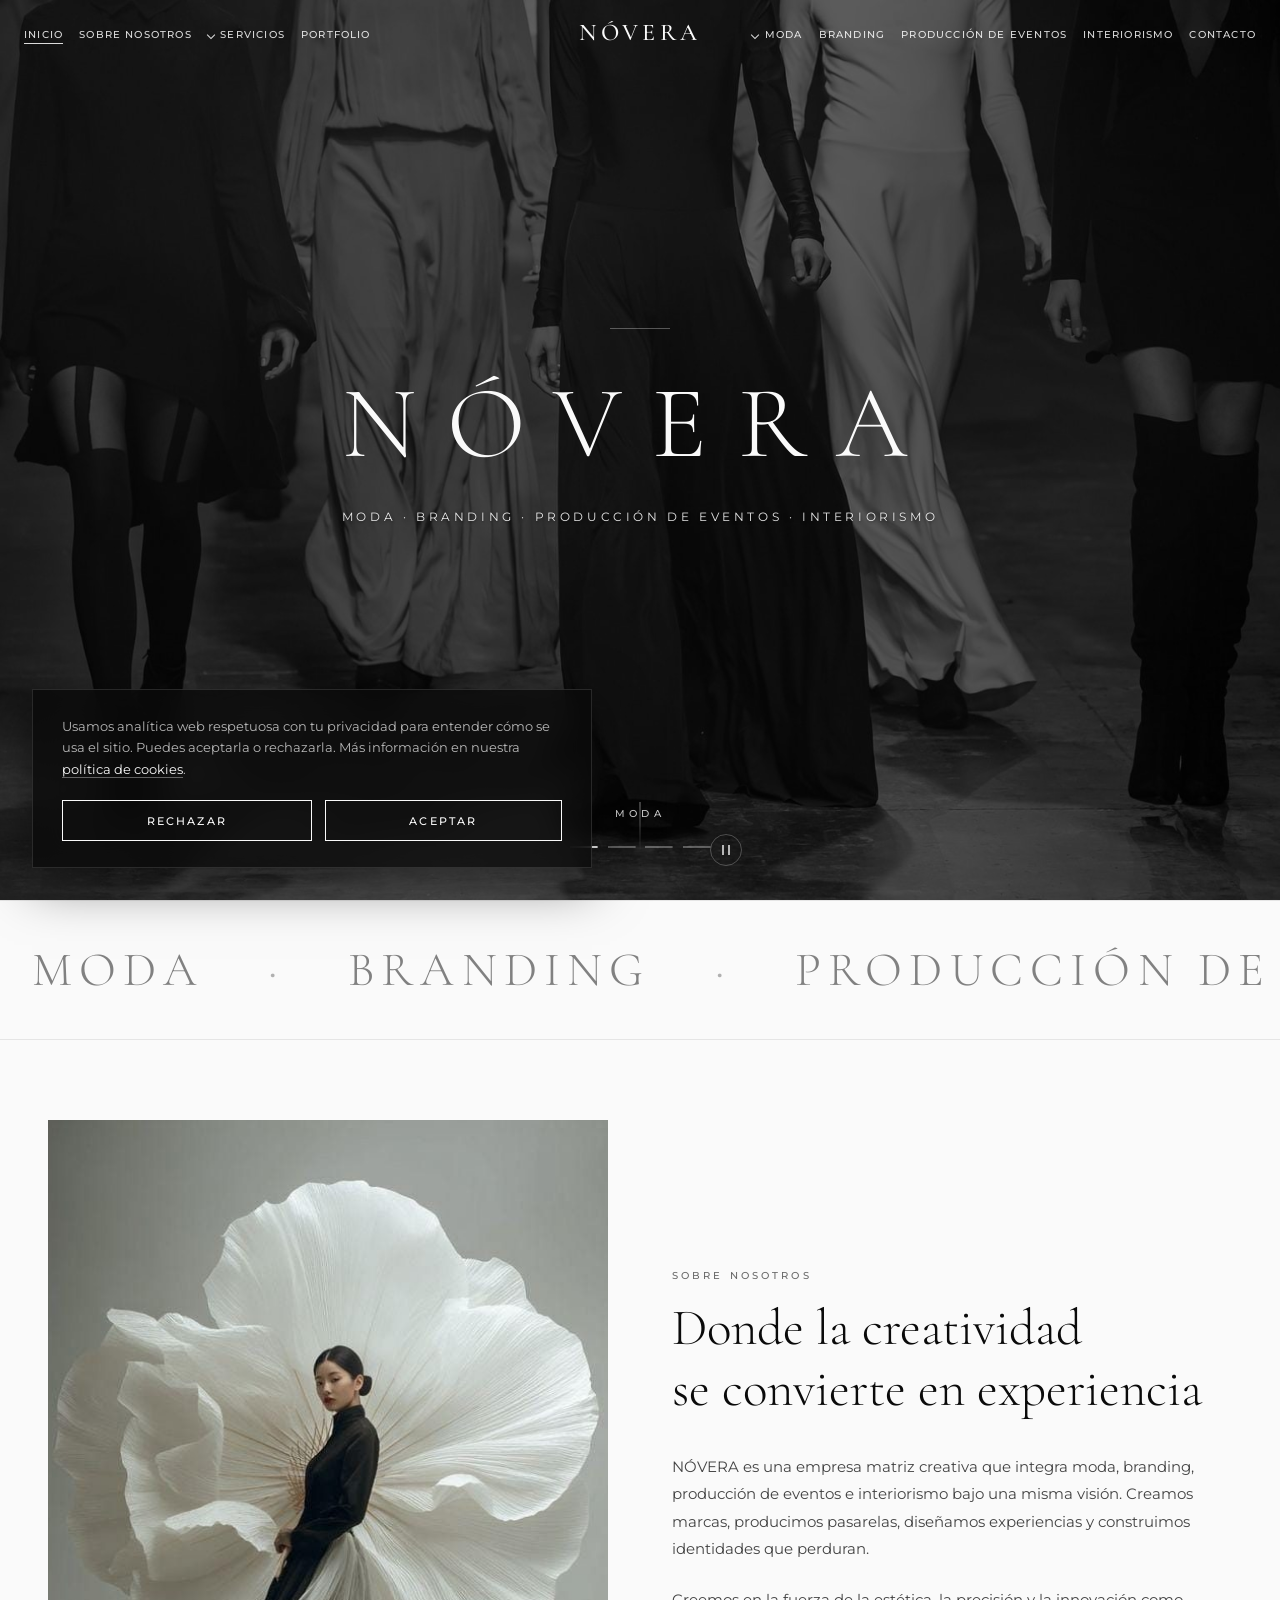
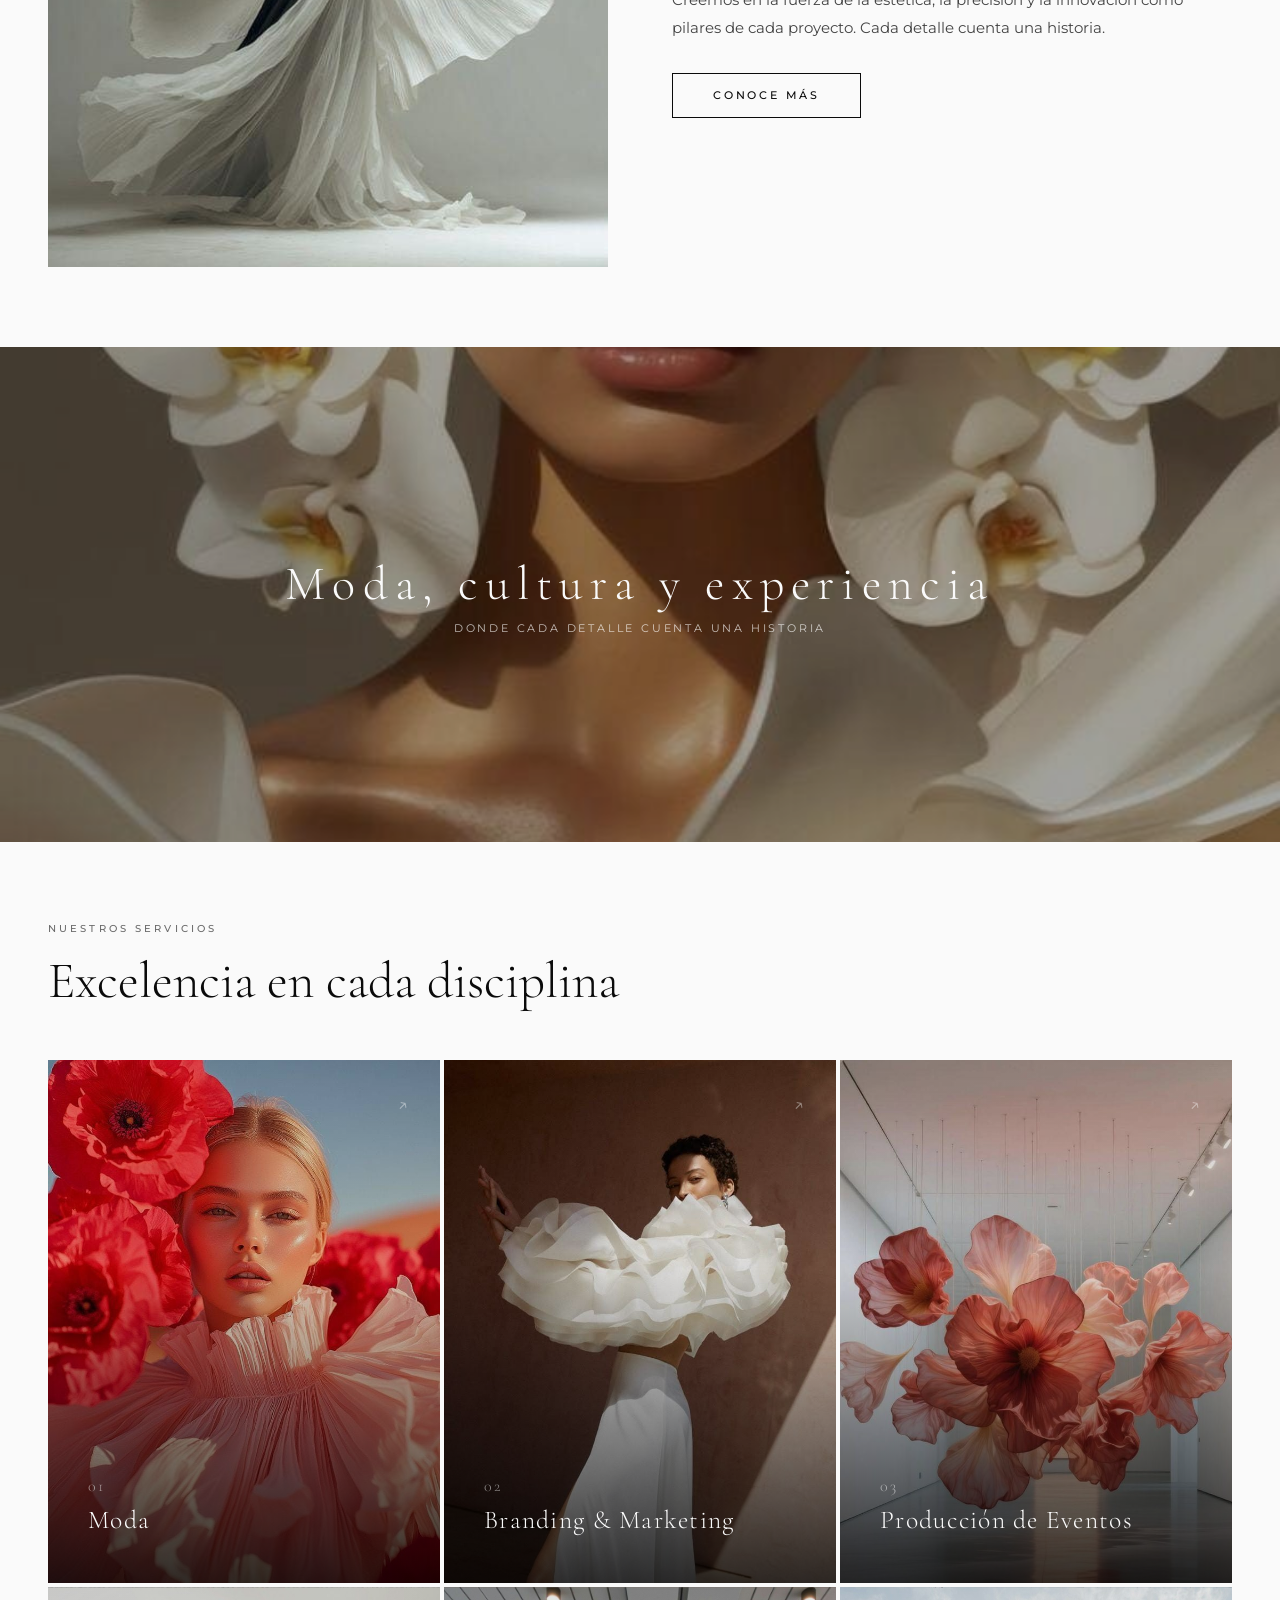
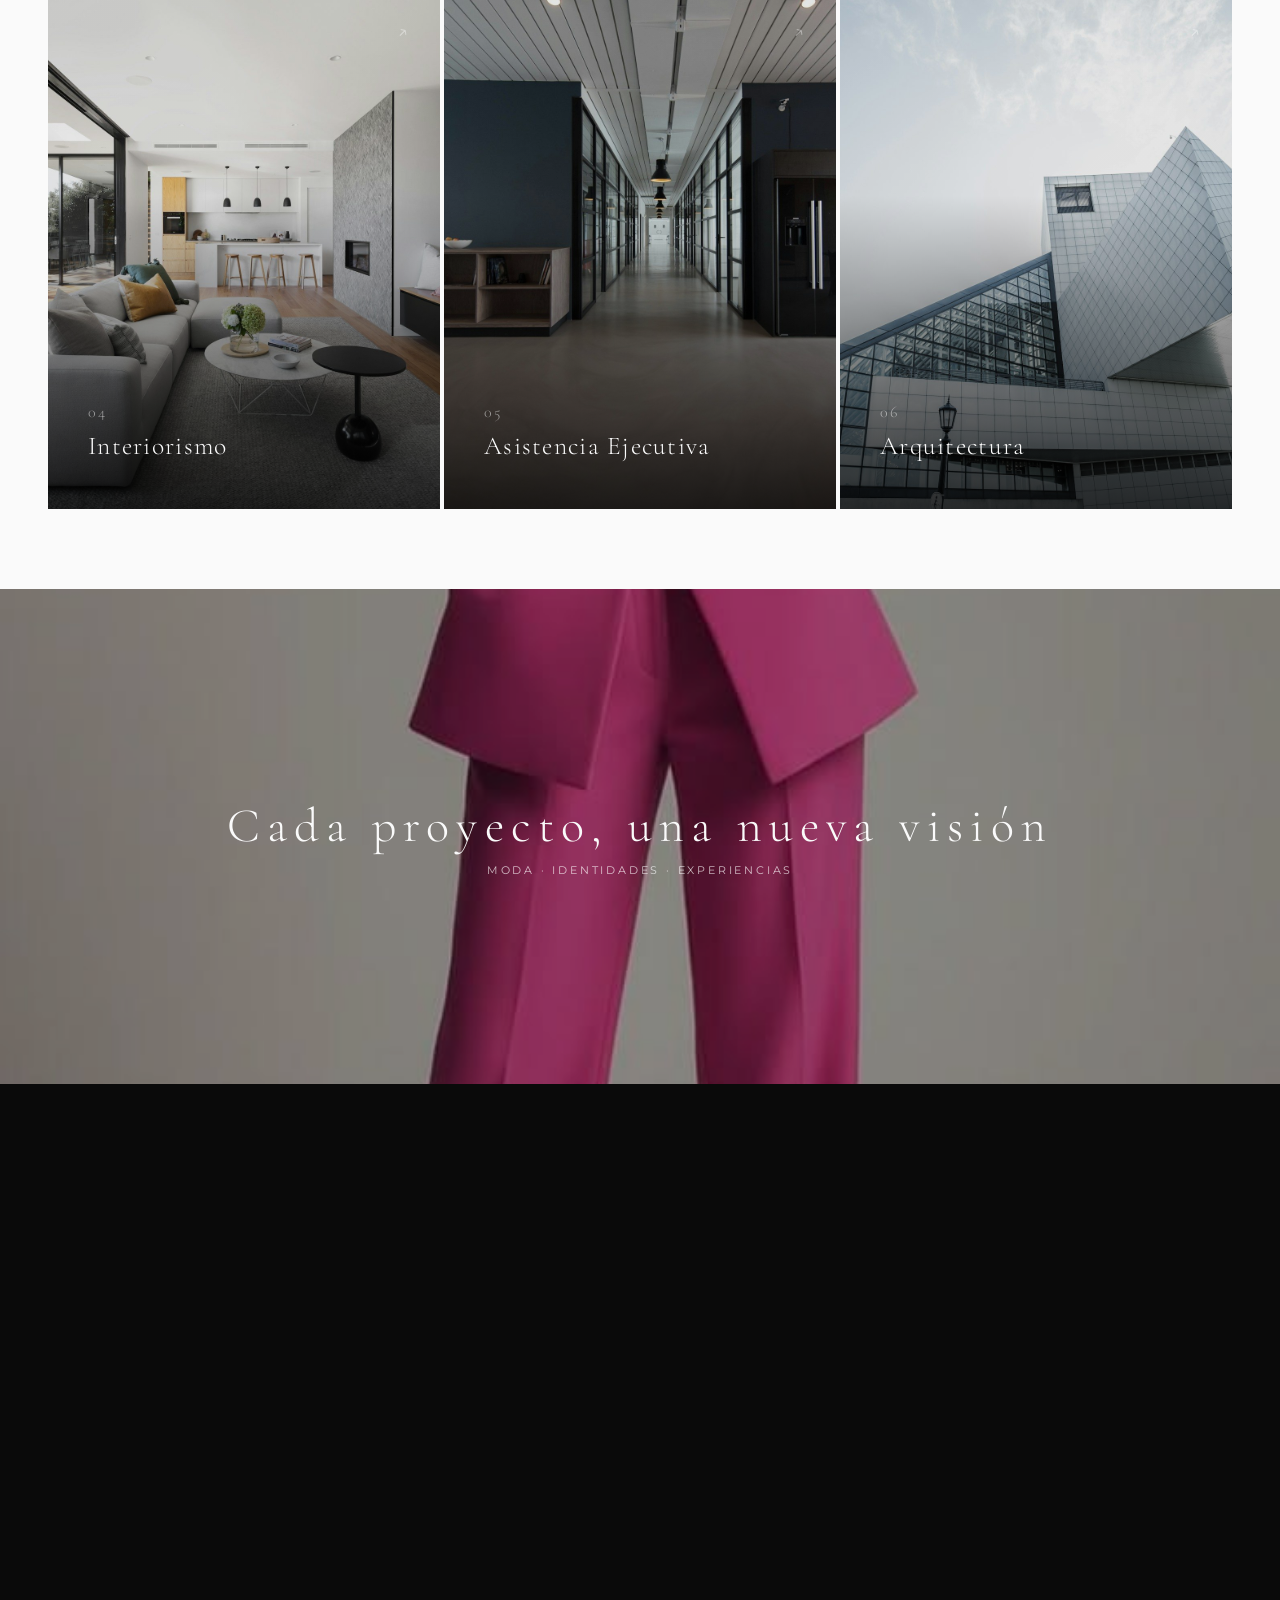
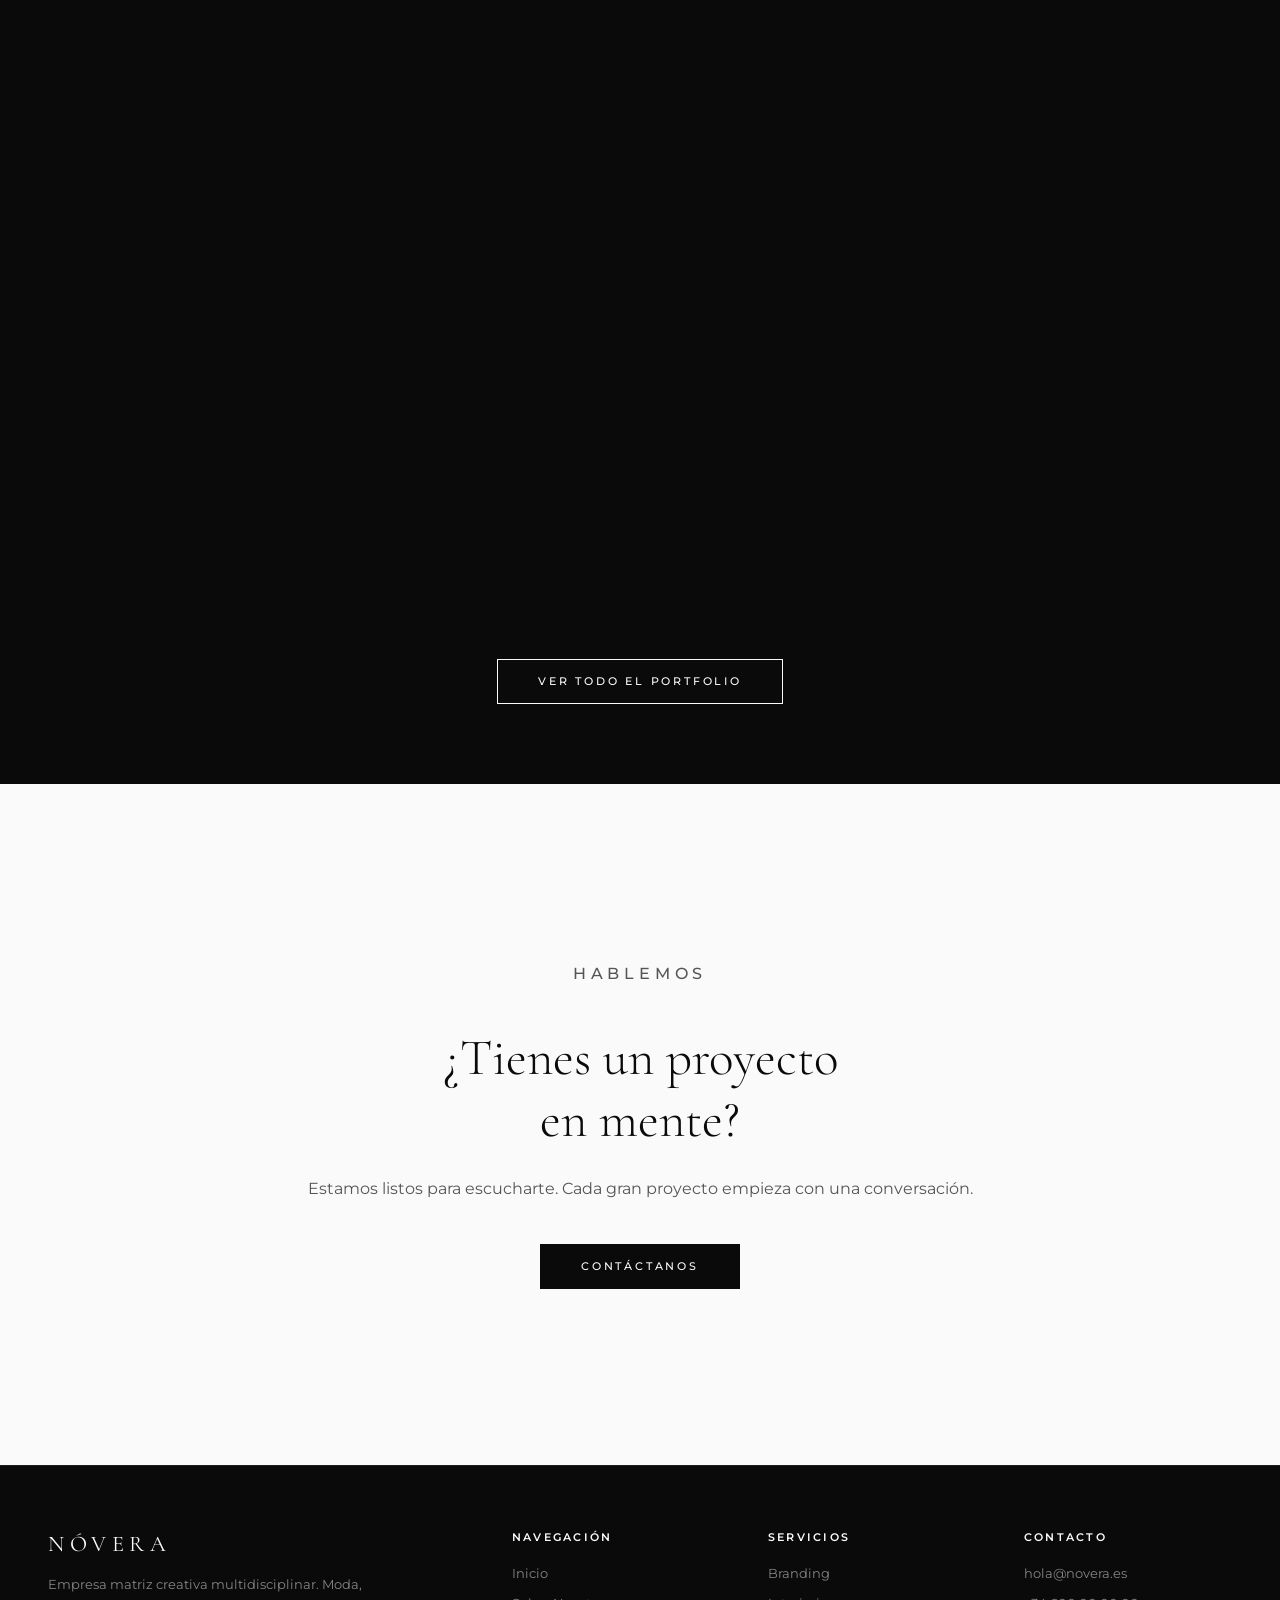
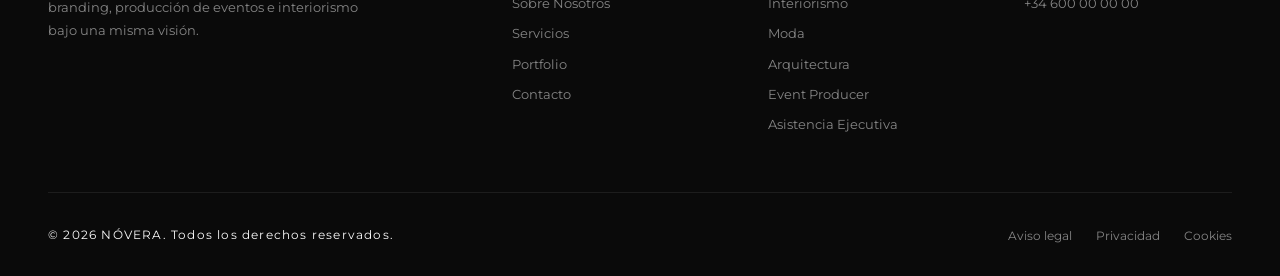
==== index.html @ dea7a931 "Mejoras integrales: legales+cookies (RGPD/AEPD), accesibilidad AA, SEO, imágenes optimizadas y prelo" ====
<!DOCTYPE html>
<html lang="es">
<head>
  <meta charset="UTF-8" />
  <meta name="viewport" content="width=device-width, initial-scale=1.0" />
  <meta name="description" content="NÓVERA — Interiorismo, Branding, Moda, Arquitectura y Asistencia Ejecutiva. Empresa matriz creativa multidisciplinar." />
  <meta property="og:type" content="website" />
  <meta property="og:site_name" content="NÓVERA" />
  <meta property="og:locale" content="es_ES" />
  <meta property="og:title" content="NÓVERA — Creatividad multidisciplinar" />
  <meta property="og:description" content="NÓVERA — Interiorismo, Branding, Moda, Arquitectura y Asistencia Ejecutiva. Empresa matriz creativa multidisciplinar." />
  <meta property="og:url" content="https://ejemplo.danimefle.com/" />
  <meta property="og:image" content="https://ejemplo.danimefle.com/assets/img/og-novera.jpg" />
  <meta property="og:image:width" content="1200" />
  <meta property="og:image:height" content="630" />
  <meta property="og:image:alt" content="NÓVERA — estudio creativo multidisciplinar" />
  <meta name="twitter:card" content="summary_large_image" />
  <meta name="twitter:title" content="NÓVERA — Creatividad multidisciplinar" />
  <meta name="twitter:description" content="NÓVERA — Interiorismo, Branding, Moda, Arquitectura y Asistencia Ejecutiva. Empresa matriz creativa multidisciplinar." />
  <meta name="twitter:image" content="https://ejemplo.danimefle.com/assets/img/og-novera.jpg" />
  <link rel="canonical" href="https://ejemplo.danimefle.com/" />
  <script type="application/ld+json">
  {
    "@context": "https://schema.org",
    "@type": "Organization",
    "name": "NÓVERA",
    "url": "https://ejemplo.danimefle.com",
    "logo": "https://ejemplo.danimefle.com/assets/favicon.svg",
    "description": "Empresa matriz creativa multidisciplinar. Moda, Branding, Producción de Eventos, Interiorismo, Asistencia Ejecutiva y Arquitectura.",
    "email": "hola@novera.es",
    "address": {
      "@type": "PostalAddress",
      "addressLocality": "Madrid",
      "addressCountry": "ES"
    }
  }
  </script>
  <script type="application/ld+json">
  {
    "@context": "https://schema.org",
    "@type": "WebSite",
    "name": "NÓVERA",
    "url": "https://ejemplo.danimefle.com"
  }
  </script>
  <title>NÓVERA — Creatividad multidisciplinar</title>
  <link rel="icon" type="image/svg+xml" href="assets/favicon.svg" />
  <link rel="preconnect" href="https://fonts.googleapis.com" />
  <link rel="preconnect" href="https://fonts.gstatic.com" crossorigin />
  <link href="https://fonts.googleapis.com/css2?family=Cormorant+Garamond:ital,wght@0,300;0,400;0,500;0,600;1,300;1,400&family=Montserrat:wght@300;400;500;600&display=swap" rel="stylesheet" />
  <link rel="stylesheet" href="assets/style.css" />
  <!-- Metadatos SEO adicionales: autor y color de tema del navegador -->
  <meta name="author" content="NÓVERA" />
  <meta name="theme-color" content="#0a0a0a" />
  <meta name="robots" content="index, follow" />
  <link rel="apple-touch-icon" href="assets/apple-touch-icon.png" />
  <link rel="icon" type="image/png" sizes="32x32" href="assets/favicon-32.png" />
  <link rel="manifest" href="site.webmanifest" />
</head>
<body class="is-home">

  <!-- Enlace de salto: permite ir directo al contenido saltando la navegacion (accesibilidad teclado/lector) -->
  <a href="#main" class="skip-link">Saltar al contenido</a>

  <!-- Loader (decorativo: se oculta a lectores de pantalla) -->
  <div id="loader" aria-hidden="true"><span>NÓVERA</span></div>

  <!-- Nav -->
  <header>
            <nav id="mainNav" data-transparent="true" aria-label="Navegación principal">
    <ul class="nav-links nav-links-left">
      <li><a href="index.html">Inicio</a></li>
      <li><a href="sobre-nosotros.html">Sobre Nosotros</a></li>
      <li class="has-dropdown">
        <a href="servicios.html" class="dropdown-toggle">Servicios</a>
        <ul class="dropdown">
          <li><a href="servicios.html">Ver todos</a></li>
          <li><a href="moda.html">Moda</a></li>
          <li><a href="branding.html">Branding</a></li>
          <li><a href="event-producer.html">Producci&oacute;n de Eventos</a></li>
          <li><a href="interiorismo.html">Interiorismo</a></li>
          <li><a href="asistencia-ejecutiva.html">Asistencia Ejecutiva</a></li>
          <li><a href="arquitectura.html">Arquitectura</a></li>
        </ul>
      </li>
      <li><a href="portfolio.html">Portfolio</a></li>
    </ul>
    <a href="index.html" class="logo">NÓVERA</a>
    <ul class="nav-links nav-links-right">
      <li class="has-dropdown">
        <a href="moda.html" class="dropdown-toggle">Moda</a>
        <ul class="dropdown">
          <li><a href="moda.html#marcas-propias">Marcas propias</a></li>
          <li><a href="moda.html#colaboraciones">Colaboraciones</a></li>
          <li><a href="moda.html#talento">Talento</a></li>
          <li><a href="moda.html#identidad">Identidad de marcas</a></li>
        </ul>
      </li>
      <li><a href="branding.html">Branding</a></li>
      <li><a href="event-producer.html">Producci&oacute;n de Eventos</a></li>
      <li><a href="interiorismo.html">Interiorismo</a></li>
      <li><a href="contacto.html">Contacto</a></li>
    </ul>
    <button class="hamburger" id="hamburger" type="button" aria-label="Abrir menú" aria-expanded="false" aria-controls="mobileMenu"><span></span><span></span><span></span></button>
  </nav>
  </header>

  <!-- Mobile Menu -->
        <div class="mobile-menu" id="mobileMenu" aria-label="Menú móvil">
    <a href="index.html">Inicio</a>
    <a href="sobre-nosotros.html">Sobre Nosotros</a>
    <a href="servicios.html">Servicios</a>
    <a href="portfolio.html">Portfolio</a>
    <a href="moda.html">Moda</a>
    <a href="branding.html">Branding</a>
    <a href="event-producer.html">Producci&oacute;n de Eventos</a>
    <a href="interiorismo.html">Interiorismo</a>
    <a href="asistencia-ejecutiva.html">Asistencia Ejecutiva</a>
    <a href="arquitectura.html">Arquitectura</a>
    <a href="contacto.html">Contacto</a>
  </div>

  <!-- Contenido principal (landmark main para accesibilidad) -->
  <main id="main">

  <!-- Hero Slider -->
  <section class="hero">
    <div class="hero-slider">
      <div class="hero-slide active" data-label="Moda" role="img" aria-label="Moda" style="background-image:url('assets/img/moda/moda-06.jpg')"></div>
      <div class="hero-slide" data-label="Producci&oacute;n de Eventos" role="img" aria-label="Producción de Eventos" style="background-image:url('assets/img/extra/extra-21-flores-coral.jpg')"></div>
      <div class="hero-slide" data-label="Branding" role="img" aria-label="Branding" style="background-image:url('assets/img/branding/branding-05.jpg')"></div>
      <div class="hero-slide" data-label="Interiorismo" role="img" aria-label="Interiorismo" style="background-image:url('assets/img/ext/photo-1600607687939-ce8a6c25118c.jpg')"></div>
    </div>
    <div class="hero-content">
      <div class="hero-line" aria-hidden="true"></div>
      <h1>NÓVERA</h1>
      <p>Moda &middot; Branding &middot; Producci&oacute;n de Eventos &middot; Interiorismo</p>
    </div>
    <div class="hero-slide-label">Moda</div>
    <div class="hero-slider-dots">
      <button class="hero-slider-dot active" aria-label="Ver imagen: Moda"></button>
      <button class="hero-slider-dot" aria-label="Ver imagen: Producción de Eventos"></button>
      <button class="hero-slider-dot" aria-label="Ver imagen: Branding"></button>
      <button class="hero-slider-dot" aria-label="Ver imagen: Interiorismo"></button>
    </div>
    <button class="hero-slider-pause" aria-label="Pausar presentación automática" aria-pressed="false"></button>
    <div class="hero-scroll" aria-hidden="true"><span></span></div>
  </section>

  <!-- Marquee (decorativo: texto en movimiento, oculto a lectores de pantalla) -->
  <div class="marquee-container" aria-hidden="true">
    <div class="marquee">
      <span>MODA</span><span class="filled">&middot;</span>
      <span>BRANDING</span><span class="filled">&middot;</span>
      <span>PRODUCCI&Oacute;N DE EVENTOS</span><span class="filled">&middot;</span>
      <span>INTERIORISMO</span><span class="filled">&middot;</span>
      <span>PASARELAS</span><span class="filled">&middot;</span>
      <span>IDENTIDAD DE MARCAS</span><span class="filled">&middot;</span>
      <span>MODA</span><span class="filled">&middot;</span>
      <span>BRANDING</span><span class="filled">&middot;</span>
      <span>PRODUCCI&Oacute;N DE EVENTOS</span><span class="filled">&middot;</span>
      <span>INTERIORISMO</span><span class="filled">&middot;</span>
      <span>PASARELAS</span><span class="filled">&middot;</span>
      <span>IDENTIDAD DE MARCAS</span><span class="filled">&middot;</span>
    </div>
  </div>

  <!-- Intro -->
  <section>
    <div class="two-col">
      <div class="two-col-image reveal" role="img" aria-label="Equipo creativo de NÓVERA en su estudio" style="background-image:url('assets/img/extra/extra-07.jpg')"></div>
      <div class="reveal">
        <p class="section-label">Sobre Nosotros</p>
        <h2 class="section-title">Donde la creatividad<br>se convierte en experiencia</h2>
        <p class="section-text">
          NÓVERA es una empresa matriz creativa que integra moda, branding, producci&oacute;n de eventos e interiorismo bajo una misma visi&oacute;n. Creamos marcas, producimos pasarelas, dise&ntilde;amos experiencias y construimos identidades que perduran.
        </p>
        <p class="section-text">
          Creemos en la fuerza de la est&eacute;tica, la precisi&oacute;n y la innovaci&oacute;n como pilares de cada proyecto. Cada detalle cuenta una historia.
        </p>
        <div style="margin-top: 2rem;">
          <a href="sobre-nosotros.html" class="btn">Conoce m&aacute;s</a>
        </div>
      </div>
    </div>
  </section>

  <!-- Image break 1 -->
  <div class="image-break" role="img" aria-label="Imagen editorial de moda" style="background-image:url('assets/img/extra/extra-13.jpg')">
    <div class="image-break-text">
      <h3>Moda, cultura y experiencia</h3>
      <p>Donde cada detalle cuenta una historia</p>
    </div>
  </div>

  <!-- Services -->
  <section>
    <div class="container">
      <p class="section-label reveal">Nuestros Servicios</p>
      <h2 class="section-title reveal">Excelencia en cada disciplina</h2>
    </div>
    <div class="services-visual-grid reveal">
      <a href="moda.html" class="service-visual-card" aria-label="Ver servicio de Moda" style="background-image:url('assets/img/extra/extra-10.jpg')">
        <span class="card-arrow">&nearr;</span>
        <div class="card-content">
          <div class="card-number">01</div>
          <h3>Moda</h3>
          <p>Marcas propias, colaboraciones, talento e identidad de marcas de moda.</p>
        </div>
      </a>
      <a href="branding.html" class="service-visual-card" aria-label="Ver servicio de Branding y Marketing" style="background-image:url('assets/img/extra/extra-11.jpg')">
        <span class="card-arrow">&nearr;</span>
        <div class="card-content">
          <div class="card-number">02</div>
          <h3>Branding &amp; Marketing</h3>
          <p>Identidad, narrativa y posicionamiento que transforman marcas en s&iacute;mbolos.</p>
        </div>
      </a>
      <a href="event-producer.html" class="service-visual-card" aria-label="Ver servicio de Producción de Eventos" style="background-image:url('assets/img/extra/extra-eventos-flores.jpg')">
        <span class="card-arrow">&nearr;</span>
        <div class="card-content">
          <div class="card-number">03</div>
          <h3>Producci&oacute;n de Eventos</h3>
          <p>Galas, pasarelas, lanzamientos y activaciones que se viven antes de contarse.</p>
        </div>
      </a>
      <a href="interiorismo.html" class="service-visual-card" aria-label="Ver servicio de Interiorismo" style="background-image:url('assets/img/ext/photo-1600607687939-ce8a6c25118c.jpg')">
        <span class="card-arrow">&nearr;</span>
        <div class="card-content">
          <div class="card-number">04</div>
          <h3>Interiorismo</h3>
          <p>Espacios &iacute;ntimos y hoteleros que se habitan como si fueran propios.</p>
        </div>
      </a>
      <a href="asistencia-ejecutiva.html" class="service-visual-card" aria-label="Ver servicio de Asistencia Ejecutiva" style="background-image:url('assets/img/ext/photo-1497366216548-37526070297c.jpg')">
        <span class="card-arrow">&nearr;</span>
        <div class="card-content">
          <div class="card-number">05</div>
          <h3>Asistencia Ejecutiva</h3>
          <p>Concierge silencioso y exigente para quien no tiene tiempo que perder.</p>
        </div>
      </a>
      <a href="arquitectura.html" class="service-visual-card" aria-label="Ver servicio de Arquitectura" style="background-image:url('assets/img/ext/photo-1487958449943-2429e8be8625.jpg')">
        <span class="card-arrow">&nearr;</span>
        <div class="card-content">
          <div class="card-number">06</div>
          <h3>Arquitectura</h3>
          <p>Arquitectura conceptual, neuronal y ef&iacute;mera con vocaci&oacute;n de permanecer.</p>
        </div>
      </a>
    </div>
  </section>

  <!-- Image break 2 -->
  <div class="image-break" role="img" aria-label="Producción de un evento de NÓVERA" style="background-image:url('assets/img/eventos/eventos-09.jpg')">
    <div class="image-break-text">
      <h3>Cada proyecto, una nueva visi&oacute;n</h3>
      <p>Moda &middot; Identidades &middot; Experiencias</p>
    </div>
  </div>

  <!-- Portfolio teaser -->
  <section class="bg-dark">
    <div class="container">
      <p class="section-label reveal">Portfolio</p>
      <h2 class="section-title reveal">Proyectos seleccionados</h2>
    </div>
    <div class="portfolio-grid reveal">
      <a href="portfolio.html" class="portfolio-item tall" aria-label="Proyecto: Pasarela La Florecilla (Moda)" style="background-image:url('assets/img/extra/extra-01.jpg')">
        <div class="portfolio-info"><h4>Pasarela La Florecilla</h4><span>Moda</span></div>
      </a>
      <a href="portfolio.html" class="portfolio-item wide" aria-label="Proyecto: Pasarela Internacional (Producción de Eventos)" style="background-image:url('assets/img/moda/moda-16.jpg')">
        <div class="portfolio-info"><h4>Pasarela Internacional</h4><span>Producci&oacute;n de Eventos</span></div>
      </a>
      <a href="portfolio.html" class="portfolio-item wide" aria-label="Proyecto: Producción de desfiles (Producción de Eventos)" style="background-image:url('assets/img/moda/moda-08.jpg')">
        <div class="portfolio-info"><h4>Producci&oacute;n de desfiles</h4><span>Producci&oacute;n de Eventos</span></div>
      </a>
      <a href="portfolio.html" class="portfolio-item" aria-label="Proyecto: Campaña Editorial (Moda)" style="background-image:url('assets/img/branding/branding-07.jpg')">
        <div class="portfolio-info"><h4>Campa&ntilde;a Editorial</h4><span>Moda</span></div>
      </a>
      <a href="portfolio.html" class="portfolio-item" aria-label="Proyecto: Manual de Marca Solenne (Branding)" style="background-image:url('assets/img/extra/extra-04.jpg')">
        <div class="portfolio-info"><h4>Manual de Marca Solenne</h4><span>Branding</span></div>
      </a>
      <a href="portfolio.html" class="portfolio-item" aria-label="Proyecto: Residencial villas Luxury (Interiorismo)" style="background-image:url('assets/img/ext/photo-1600607687939-ce8a6c25118c.jpg')">
        <div class="portfolio-info"><h4>Residencial villas Luxury</h4><span>Interiorismo</span></div>
      </a>
    </div>
    <div style="text-align:center; margin-top: 3rem;">
      <a href="portfolio.html" class="btn btn-light">Ver todo el portfolio</a>
    </div>
  </section>

  <!-- CTA -->
  <section>
    <div class="cta-block">
      <p class="section-label">Hablemos</p>
      <h2 class="section-title">&iquest;Tienes un proyecto<br>en mente?</h2>
      <p>Estamos listos para escucharte. Cada gran proyecto empieza con una conversaci&oacute;n.</p>
      <a href="contacto.html" class="btn btn-dark">Cont&aacute;ctanos</a>
    </div>
  </section>

  </main>
  <!-- Fin del contenido principal -->

  <!-- Footer -->
  <footer>
    <div class="footer-top">
      <div class="footer-brand">
        <span class="footer-logo">NÓVERA</span>
        <p>Empresa matriz creativa multidisciplinar. Moda, branding, producci&oacute;n de eventos e interiorismo bajo una misma visi&oacute;n.</p>
      </div>
      <div class="footer-col">
        <h5>Navegaci&oacute;n</h5>
        <ul>
          <li><a href="index.html">Inicio</a></li>
          <li><a href="sobre-nosotros.html">Sobre Nosotros</a></li>
          <li><a href="servicios.html">Servicios</a></li>
          <li><a href="portfolio.html">Portfolio</a></li>
          <li><a href="contacto.html">Contacto</a></li>
        </ul>
      </div>
      <div class="footer-col">
        <h5>Servicios</h5>
        <ul>
          <li><a href="branding.html">Branding</a></li>
          <li><a href="interiorismo.html">Interiorismo</a></li>
          <li><a href="moda.html">Moda</a></li>
          <li><a href="arquitectura.html">Arquitectura</a></li>
          <li><a href="event-producer.html">Event Producer</a></li>
          <li><a href="asistencia-ejecutiva.html">Asistencia Ejecutiva</a></li>
        </ul>
      </div>
      <div class="footer-col">
        <h5>Contacto</h5>
        <ul>
          <li><a href="mailto:hola@novera.es">hola@novera.es</a></li>
          <li><a href="tel:+34600000000">+34 600 00 00 00</a></li>
        </ul>
      </div>
    </div>
    <div class="footer-bottom">
      <p>&copy; 2026 NÓVERA. Todos los derechos reservados.</p>
      <ul class="footer-links"><li><a href="aviso-legal.html">Aviso legal</a></li><li><a href="politica-privacidad.html">Privacidad</a></li><li><a href="politica-cookies.html">Cookies</a></li></ul>
    </div>
  </footer>

  <!-- Cookie Banner -->

  <!-- Banner de consentimiento de cookies/analítica (conforme guía AEPD) -->
  <div id="cookieBanner" class="cookie-banner" role="dialog" aria-live="polite" aria-label="Aviso de cookies" hidden>
    <div class="cookie-banner-inner">
      <p class="cookie-text">Usamos analítica web respetuosa con tu privacidad para entender cómo se usa el sitio. Puedes aceptarla o rechazarla. Más información en nuestra <a href="politica-cookies.html">política de cookies</a>.</p>
      <div class="cookie-actions">
        <button type="button" class="btn-cookie btn-cookie-reject" data-cookie-action="rejected">Rechazar</button>
        <button type="button" class="btn-cookie btn-cookie-accept" data-cookie-action="accepted">Aceptar</button>
      </div>
    </div>
  </div>
  <script src="assets/script.js"></script>
</body>
</html>
---- assets/style.css ----
/* ═══════════════════════════════════════════════════════
   NÓVERA — Stylesheet principal
═══════════════════════════════════════════════════════ */

*, *::before, *::after { margin: 0; padding: 0; box-sizing: border-box; }

:root {
  --black: #0a0a0a;
  --white: #fafafa;
  --gray: #6a6a6a; /* contraste AA: 4.5:1 sobre #fafafa (antes #888) */
  --light-gray: #e5e5e5;
  --cream: #f7f5f2;
  --serif: 'Cormorant Garamond', Georgia, serif;
  --sans: 'Montserrat', Helvetica, Arial, sans-serif;
}

html { scroll-behavior: smooth; font-size: 16px; }

body {
  font-family: var(--sans);
  background: var(--white);
  color: var(--black);
  overflow-x: hidden;
  -webkit-font-smoothing: antialiased;
}

img { max-width: 100%; display: block; }
a { color: inherit; }


/* ── LOADER / PRECARGA ── */
/* Precarga elegante: el wordmark NÓVERA aparece con un revelado suave (fade + blur
   que se disipa + ligera subida) y una línea fina dorada se dibuja debajo. Al
   terminar, la lógica de script.js añade .hide para el fundido de salida. */
#loader {
  position: fixed; inset: 0; z-index: 9999;
  background: var(--black);
  display: flex; align-items: center; justify-content: center;
  transition: opacity .9s ease, visibility .9s ease;
}
#loader.hide { opacity: 0; visibility: hidden; pointer-events: none; }
/* Contenedor del wordmark: posiciona la línea inferior (::after). */
#loader span {
  position: relative;
  font-family: var(--serif);
  font-weight: 300;
  font-size: clamp(2rem, 5vw, 4rem);
  color: var(--white);
  letter-spacing: .35em;
  /* Sangría para compensar el letter-spacing y centrar ópticamente el texto. */
  text-indent: .35em;
  padding-bottom: 1.2rem;
  /* Revelado del nombre: de borroso/desplazado a nítido. */
  animation: loaderReveal 1.6s cubic-bezier(.22, 1, .36, 1) both;
}
/* Línea fina dorada que se "dibuja" bajo el nombre tras aparecer este. */
#loader span::after {
  content: '';
  position: absolute; left: 50%; bottom: 0;
  width: 0; height: 1px;
  background: linear-gradient(90deg, transparent, #b8a07a, transparent);
  transform: translateX(-50%);
  animation: loaderLine 1.2s ease .9s forwards; /* arranca cuando el texto ya es visible */
}
/* Revelado del wordmark. */
@keyframes loaderReveal {
  0%   { opacity: 0; filter: blur(12px); transform: translateY(12px); letter-spacing: .6em; }
  100% { opacity: 1; filter: blur(0);    transform: translateY(0);    letter-spacing: .35em; }
}
/* Trazado de la línea inferior (de 0 a su anchura final). */
@keyframes loaderLine {
  0%   { width: 0; opacity: 0; }
  100% { width: 140%; opacity: 1; }
}
/* Accesibilidad: sin animación intensa para quien prefiere menos movimiento.
   Mostramos el nombre y la línea ya en su estado final, sin transiciones bruscas. */
@media (prefers-reduced-motion: reduce) {
  #loader span { animation: none; opacity: 1; filter: none; transform: none; }
  #loader span::after { animation: none; width: 140%; opacity: 1; }
}

/* ── NAV ── */
nav#mainNav {
  position: fixed; top: 0; left: 0; width: 100%; z-index: 100;
  padding: 1.5rem 3rem;
  display: grid;
  grid-template-columns: 1fr auto 1fr;
  align-items: center;
  transition: background .4s, backdrop-filter .4s, padding .4s;
}
nav.scrolled,
nav.solid {
  background: rgba(250,250,250,.85);
  backdrop-filter: blur(12px);
  padding: 1rem 3rem;
  border-bottom: 1px solid var(--light-gray);
}
nav .logo {
  grid-column: 2;
  font-family: var(--serif);
  font-size: 2.4rem;
  font-weight: 500;
  letter-spacing: .25em;
  color: var(--white);
  text-decoration: none;
  transition: color .4s, font-size .4s;
  text-align: center;
  line-height: 1;
  white-space: nowrap;
}
/* En el inicio el logo se mantiene más discreto */
body.is-home nav .logo { font-size: 2rem; letter-spacing: .22em; }
nav.scrolled .logo,
nav.solid .logo { font-size: 1.7rem; letter-spacing: .2em; }
body.is-home nav.scrolled .logo { font-size: 1.6rem; }
@media (max-width: 900px) {
  nav .logo { font-size: 1.8rem; }
  body.is-home nav .logo { font-size: 1.5rem; }
}
nav.scrolled .logo,
nav.solid .logo { color: var(--black); }

.nav-links { display: flex; gap: 1.4rem; list-style: none; flex-wrap: nowrap; }
.nav-links-left { grid-column: 1; justify-self: start; }
.nav-links-right { grid-column: 3; justify-self: end; }
.nav-links a {
  font-size: .68rem;
  white-space: nowrap;
  font-weight: 500;
  letter-spacing: .15em;
  text-transform: uppercase;
  color: rgba(255,255,255,.85);
  text-decoration: none;
  position: relative;
  transition: color .3s;
}
nav.scrolled .nav-links a,
nav.solid .nav-links a { color: var(--black); }
.nav-links a::after {
  content: ''; position: absolute; bottom: -4px; left: 0;
  width: 0; height: 1px; background: currentColor;
  transition: width .3s;
}
.nav-links a:hover::after,
.nav-links a.active::after { width: 100%; }

/* Dropdown */
.nav-links li.has-dropdown { position: relative; }
.nav-links .dropdown {
  position: absolute; top: calc(100% + 1rem); left: 50%; transform: translateX(-50%) translateY(-10px);
  background: rgba(10,10,10,.96); backdrop-filter: blur(14px);
  min-width: 240px; padding: 1.2rem 0;
  list-style: none; opacity: 0; visibility: hidden;
  transition: opacity .25s ease, visibility .25s ease, transform .25s ease;
  border: 1px solid rgba(255,255,255,.08);
  box-shadow: 0 20px 50px rgba(0,0,0,.35);
}
nav.scrolled .nav-links .dropdown,
nav.solid .nav-links .dropdown {
  background: rgba(255,255,255,.97);
  border-color: var(--light-gray);
}
.nav-links .dropdown li { display: block; }
.nav-links .dropdown a {
  display: block; padding: .7rem 1.8rem; font-size: .7rem;
  color: rgba(255,255,255,.85); white-space: nowrap; letter-spacing: .12em;
}
nav.scrolled .nav-links .dropdown a,
nav.solid .nav-links .dropdown a { color: var(--black); }
.nav-links .dropdown a::after { display: none; }
.nav-links .dropdown a:hover { background: rgba(255,255,255,.06); color: var(--white); }
nav.scrolled .nav-links .dropdown a:hover,
nav.solid .nav-links .dropdown a:hover { background: #f1f1f1; color: var(--black); }
.nav-links li.has-dropdown:hover .dropdown,
.nav-links li.has-dropdown:focus-within .dropdown {
  opacity: 1; visibility: visible; transform: translateX(-50%) translateY(0);
}
.nav-links .dropdown-toggle::before {
  content: ''; display: inline-block; width: 6px; height: 6px;
  border-right: 1px solid currentColor; border-bottom: 1px solid currentColor;
  transform: rotate(45deg); margin-right: .4rem;
  transition: transform .25s;
}
.nav-links li.has-dropdown:hover .dropdown-toggle::before,
.nav-links li.has-dropdown:focus-within .dropdown-toggle::before {
  transform: rotate(225deg);
}

/* hamburger */
.hamburger { display: none; flex-direction: column; gap: 5px; cursor: pointer; z-index: 200; grid-column: 3; justify-self: end; }
.hamburger span { width: 24px; height: 1.5px; background: var(--white); transition: all .3s; }
nav.scrolled .hamburger span,
nav.solid .hamburger span { background: var(--black); }
.hamburger.open span:nth-child(1) { transform: rotate(45deg) translate(5px,5px); }
.hamburger.open span:nth-child(2) { opacity: 0; }
.hamburger.open span:nth-child(3) { transform: rotate(-45deg) translate(4px,-4px); }

/* mobile menu */
.mobile-menu {
  position: fixed; inset: 0; z-index: 150;
  background: var(--black);
  display: flex; flex-direction: column; align-items: center; justify-content: center; gap: 1.5rem;
  opacity: 0; visibility: hidden; transition: all .4s;
}
.mobile-menu.open { opacity: 1; visibility: visible; }
.mobile-menu a {
  font-family: var(--serif); font-size: 1.5rem; color: var(--white);
  text-decoration: none; letter-spacing: .1em;
  opacity: 0; transform: translateY(20px); transition: opacity .4s, transform .4s;
}
.mobile-menu.open a { opacity: 1; transform: translateY(0); }
.mobile-menu-close {
  position: absolute; top: 1.5rem; right: 1.5rem;
  background: none; border: none; cursor: pointer;
  color: var(--white); font-size: 1.5rem; line-height: 1;
  padding: .5rem; opacity: .7; transition: opacity .2s;
}
.mobile-menu-close:hover { opacity: 1; }

/* ── HERO SLIDER ── */
.hero-slider { position: absolute; inset: 0; overflow: hidden; }
.hero-slide {
  position: absolute; inset: 0;
  background-size: cover; background-position: center;
  opacity: 0; transition: opacity .5s ease;
}
.hero-slide.active { opacity: 1; }
.hero-slide::before {
  content: ''; position: absolute; inset: 0;
  background: rgba(0,0,0,.6); /* capa más oscura para legibilidad del texto (antes .5) */
}
.hero-slider-dots {
  position: absolute; bottom: 2.5rem; left: 50%; transform: translateX(-50%);
  display: flex; gap: .6rem; z-index: 3;
}
.hero-slider-dot {
  width: 28px; height: 2px; background: rgba(255,255,255,.3);
  cursor: pointer; transition: background .3s;
  border: none;
  /* Área pulsable >=24px alto (12+2+12) manteniendo la línea fina visible:
     el padding crea zona táctil y background-clip pinta solo el content-box. */
  padding: 12px 0;
  background-clip: content-box;
  box-sizing: content-box;
}
.hero-slider-dot.active { background: var(--white); background-clip: content-box; }
.hero-slide-label {
  position: absolute; bottom: 5rem; left: 50%; transform: translateX(-50%);
  font-size: .65rem; font-weight: 500; letter-spacing: .4em;
  text-transform: uppercase; color: rgba(255,255,255,.8);
  z-index: 3; transition: opacity .6s;
}

/* Botón pausa/play del slider: discreto, junto a los dots, target >=24px. */
.hero-slider-pause {
  position: absolute; bottom: 2.1rem; left: calc(50% + 70px);
  z-index: 4;
  width: 32px; height: 32px;
  display: flex; align-items: center; justify-content: center;
  background: transparent; border: 1px solid rgba(255,255,255,.35);
  border-radius: 50%; cursor: pointer; padding: 0;
  transition: background .3s, border-color .3s, opacity .3s;
  opacity: .7;
}
.hero-slider-pause:hover { opacity: 1; background: rgba(255,255,255,.12); border-color: var(--white); }
/* Icono de pausa (dos barras) por defecto. */
.hero-slider-pause::before {
  content: ''; width: 8px; height: 10px;
  border-left: 2px solid var(--white); border-right: 2px solid var(--white);
}
/* Cuando está pausado (aria-pressed="true") mostramos el icono de play (triángulo). */
.hero-slider-pause[aria-pressed="true"]::before {
  width: 0; height: 0;
  border: none;
  border-top: 6px solid transparent;
  border-bottom: 6px solid transparent;
  border-left: 9px solid var(--white);
  margin-left: 2px; /* centrado óptico del triángulo */
}

/* ── LIGHTBOX ── */
#lightbox {
  position: fixed; inset: 0; z-index: 9500;
  background: rgba(0,0,0,.93);
  display: none; align-items: center; justify-content: center;
  opacity: 0; transition: opacity .3s;
}
#lightbox.open { display: flex; opacity: 1; }
#lightbox img {
  max-width: 90vw; max-height: 85vh;
  object-fit: contain;
  box-shadow: 0 20px 60px rgba(0,0,0,.5);
}
.lightbox-close, .lightbox-prev, .lightbox-next {
  position: absolute; z-index: 1;
  background: transparent; border: 1px solid rgba(255,255,255,.3);
  color: var(--white); width: 48px; height: 48px;
  display: flex; align-items: center; justify-content: center;
  cursor: pointer; font-size: 1.1rem; transition: all .3s;
}
.lightbox-close:hover, .lightbox-prev:hover, .lightbox-next:hover {
  background: rgba(255,255,255,.1); border-color: var(--white);
}
.lightbox-close { top: 2rem; right: 2rem; }
.lightbox-prev { left: 2rem; top: 50%; transform: translateY(-50%); }
.lightbox-next { right: 2rem; top: 50%; transform: translateY(-50%); }
.lightbox-caption {
  position: absolute; bottom: 2rem; left: 50%; transform: translateX(-50%);
  color: rgba(255,255,255,.7); font-size: .75rem; letter-spacing: .2em;
  text-transform: uppercase; text-align: center;
}
.masonry-item, .portfolio-item { cursor: zoom-in; }

/* ── HERO (home) ── */
.hero {
  position: relative; height: 100vh; width: 100%;
  display: flex; align-items: center; justify-content: center;
  background: var(--black); overflow: hidden;
}
.hero-bg {
  position: absolute; inset: 0;
  background-size: cover; background-position: center; background-repeat: no-repeat;
}
.hero-bg::before {
  content: ''; position: absolute; inset: 0;
  background: rgba(0,0,0,.6); /* capa más oscura para legibilidad del texto (antes .5) */
}
.hero-content {
  position: relative; z-index: 3; text-align: center;
  animation: heroFadeIn 1.5s ease .5s both;
  padding: 0 1.5rem;
}
@keyframes heroFadeIn { from{opacity:0;transform:translateY(30px)} to{opacity:1;transform:translateY(0)} }
.hero h1 {
  font-family: var(--serif); font-size: clamp(3rem, 8vw, 7rem); font-weight: 300;
  color: var(--white); letter-spacing: .3em; margin-bottom: 1.5rem;
}
.hero p {
  font-size: .75rem; font-weight: 400; letter-spacing: .3em; text-transform: uppercase;
  color: rgba(255,255,255,.9); margin-bottom: 3rem; /* más opaco para legibilidad (antes .6) */
  text-shadow: 0 1px 3px rgba(0,0,0,.5); /* sombra sutil sobre la foto */
}
.hero-line { width: 60px; height: 1px; background: rgba(255,255,255,.3); margin: 0 auto 2rem; }
.hero-scroll { position: absolute; bottom: 3rem; left: 50%; transform: translateX(-50%); z-index: 2; }
.hero-scroll span {
  display: block; width: 1px; height: 50px;
  background: linear-gradient(to bottom, rgba(255,255,255,.5), transparent);
  animation: scrollLine 2s ease-in-out infinite;
}
@keyframes scrollLine { 0%{transform:scaleY(0);transform-origin:top} 50%{transform:scaleY(1);transform-origin:top} 51%{transform-origin:bottom} 100%{transform:scaleY(0);transform-origin:bottom} }

/* ── ABOUT HERO con fondo neutro + logo ── */
.about-hero .about-hero-bg {
  position: absolute; inset: 0;
  background: linear-gradient(135deg, #1a1a1a 0%, #0a0a0a 40%, #141414 100%);
}
.about-hero .about-hero-bg::before {
  content: ''; position: absolute; inset: 0;
  background-image:
    radial-gradient(circle at 20% 20%, rgba(255,255,255,.04) 0, transparent 40%),
    radial-gradient(circle at 80% 80%, rgba(255,255,255,.03) 0, transparent 40%);
}
.about-brand {
  font-family: var(--serif);
  font-size: clamp(3.5rem, 9vw, 7rem);
  font-weight: 300;
  color: var(--white);
  letter-spacing: .25em;
  margin: 1.5rem 0;
  text-align: center;
}

/* ── EQUIPO con emoticonos/iniciales ── */
.team-card .team-photo.avatar-style {
  background: linear-gradient(135deg, #f5f1ea, #e8dfd1);
  display: flex; align-items: center; justify-content: center;
  font-family: var(--serif); font-size: 4.5rem; font-weight: 300;
  color: rgba(0,0,0,.5);
}
.team-card .team-emoji {
  font-size: 4rem; opacity: .6;
}

/* ── PARTNER SECTION ── */
.partner-section {
  background: var(--black);
  padding: 6rem 3rem;
}
.partner-card {
  max-width: 900px; margin: 0 auto; text-align: center;
  padding: 4rem 2rem; border: 1px solid rgba(255,255,255,.1);
}
.partner-desc {
  color: rgba(255,255,255,.7); line-height: 1.85; font-size: .95rem;
  max-width: 620px; margin: 0 auto 2.5rem;
}
.partner-desc strong { color: var(--white); font-weight: 500; }

/* ── LA FLORECILLA MODAL ── */
.cs-btn {
  display: inline-block;
  background: var(--white); color: var(--black);
  border: 1px solid var(--white);
  padding: 1rem 2.5rem;
  font-family: var(--sans); font-size: .72rem; font-weight: 500;
  letter-spacing: .3em; text-transform: uppercase;
  cursor: pointer; margin-top: 1.5rem;
  transition: all .3s;
}
.cs-btn:hover { background: transparent; color: var(--white); }

.fl-modal {
  position: fixed; inset: 0; z-index: 9600;
  display: none; align-items: center; justify-content: center;
  background: rgba(0,0,0,.92); backdrop-filter: blur(8px);
  opacity: 0; transition: opacity .4s ease;
  padding: 0;
}
.fl-modal.open { display: flex; opacity: 1; }
.fl-modal-inner {
  position: relative; width: 100vw; height: 100vh;
  overflow: hidden;
}
.fl-modal-bg {
  position: absolute; inset: 0;
  background-size: cover; background-position: center;
  animation: flZoom 8s ease-out infinite alternate;
}
@keyframes flZoom { from { transform: scale(1); } to { transform: scale(1.08); } }
.fl-modal-bg::after {
  content: ''; position: absolute; inset: 0;
  background: linear-gradient(to bottom, rgba(0,0,0,.2) 0%, rgba(0,0,0,.55) 70%, rgba(0,0,0,.8) 100%);
}
.fl-modal-content {
  position: absolute; inset: 0; z-index: 2;
  display: flex; flex-direction: column; align-items: center; justify-content: center;
  text-align: center; color: var(--white); padding: 2rem;
}
.fl-brand {
  font-family: var(--serif); font-size: clamp(1.4rem, 3vw, 2.2rem);
  font-weight: 300; letter-spacing: .15em;
  margin-bottom: 2rem;
  opacity: .9;
}
.fl-title {
  font-family: var(--serif);
  font-size: clamp(4rem, 12vw, 9rem);
  font-weight: 300; letter-spacing: .2em;
  line-height: .95;
  margin-bottom: 2.5rem;
}
.fl-sub {
  font-size: .95rem; letter-spacing: .1em; line-height: 1.8;
  color: rgba(255,255,255,.8); max-width: 480px;
}
.fl-close {
  position: absolute; top: 2rem; right: 2rem; z-index: 9602;
  background: transparent; border: 1px solid rgba(255,255,255,.3);
  color: var(--white); width: 48px; height: 48px;
  font-size: 1.5rem; cursor: pointer; line-height: 1;
  display: flex; align-items: center; justify-content: center;
  transition: all .3s;
}
.fl-close:hover { background: rgba(255,255,255,.1); border-color: var(--white); }
@media (max-width: 700px) {
  .fl-close { top: 1rem; right: 1rem; }
}

/* ── MODA: Coming Soon cards ── */
.coming-soon-card {
  position: relative; padding: 4rem 2rem;
  background: var(--black); color: var(--white);
  text-align: center; border: 1px solid rgba(255,255,255,.08);
}
.coming-soon-card .cs-logo {
  font-family: var(--serif); font-size: 2.5rem; font-weight: 300;
  letter-spacing: .1em; margin-bottom: 1.5rem;
}
.coming-soon-card .cs-badge {
  display: inline-block; padding: .4rem 1.2rem;
  border: 1px solid rgba(255,255,255,.3);
  font-size: .65rem; letter-spacing: .25em; text-transform: uppercase;
  color: rgba(255,255,255,.6); margin-top: 1rem;
}
.coming-soon-card .cs-desc {
  color: rgba(255,255,255,.6); margin-top: 1rem;
  max-width: 500px; margin-left: auto; margin-right: auto;
  line-height: 1.7; font-size: .9rem;
}

/* ── PAGE HERO (subpáginas) ── */
.page-hero {
  position: relative; min-height: 75vh; width: 100%;
  display: flex; align-items: flex-end; justify-content: center;
  background: var(--black); overflow: hidden;
  padding: 14rem 2rem 5rem;
}
.page-hero .hero-bg::before { background: rgba(0,0,0,.55); }
.page-hero-content { position: relative; z-index: 2; text-align: center; max-width: 800px; }
.page-hero .kicker {
  font-size: .7rem; font-weight: 500; letter-spacing: .3em;
  text-transform: uppercase; color: rgba(255,255,255,.5); margin-bottom: 1rem;
}
.page-hero h1 {
  font-family: var(--serif); font-size: clamp(2.5rem, 6vw, 5rem);
  font-weight: 300; color: var(--white); letter-spacing: .15em;
  margin-bottom: 1.5rem; line-height: 1.1;
}
.page-hero .subtitle {
  font-size: 1rem; font-weight: 300; color: rgba(255,255,255,.9); /* más opaco (antes .7) */
  max-width: 600px; margin: 0 auto; line-height: 1.7;
  text-shadow: 0 1px 3px rgba(0,0,0,.5); /* sombra sutil sobre la foto */
}

/* ── BREADCRUMB ── */
.breadcrumb {
  padding: 2rem 3rem 0;
  font-size: .7rem; letter-spacing: .15em; text-transform: uppercase;
  color: var(--gray);
}
.breadcrumb a { color: var(--gray); text-decoration: none; transition: color .3s; }
.breadcrumb a:hover { color: var(--black); }
.breadcrumb span { margin: 0 .5rem; opacity: .5; }

/* ── SECTIONS BASE ── */
section { padding: 5rem 3rem; }
.container { max-width: 1200px; margin: 0 auto; }
.container-wide { max-width: 1400px; margin: 0 auto; }
.section-label {
  font-size: .65rem; font-weight: 500; letter-spacing: .3em;
  text-transform: uppercase; color: var(--gray); margin-bottom: 1rem;
}
.section-title {
  font-family: var(--serif); font-size: clamp(2rem, 4vw, 3.5rem);
  font-weight: 300; line-height: 1.2; margin-bottom: 2rem;
}
.section-text { font-size: .95rem; line-height: 1.8; color: #444; max-width: 650px; }
.section-text + .section-text { margin-top: 1.5rem; }

/* reveal */
.reveal { opacity: 0; transform: translateY(40px); transition: opacity .8s ease, transform .8s ease; }
.reveal.visible { opacity: 1; transform: translateY(0); }

/* ── BUTTONS ── */
.btn {
  display: inline-block;
  background: transparent;
  border: 1px solid var(--black);
  color: var(--black);
  padding: .9rem 2.5rem;
  font-family: var(--sans);
  font-size: .7rem;
  font-weight: 500;
  letter-spacing: .25em;
  text-transform: uppercase;
  cursor: pointer;
  text-decoration: none;
  transition: all .3s;
}
.btn:hover { background: var(--black); color: var(--white); }
.btn-dark { background: var(--black); color: var(--white); border-color: var(--black); }
.btn-dark:hover { background: transparent; color: var(--black); }
.btn-light {
  border-color: var(--white); color: var(--white);
}
.btn-light:hover { background: var(--white); color: var(--black); }

/* ── MARQUEE ── */
.marquee-container {
  overflow: hidden; padding: 2.5rem 0;
  border-top: 1px solid var(--light-gray); border-bottom: 1px solid var(--light-gray);
}
.marquee { display: flex; width: max-content; animation: marquee 25s linear infinite; }
@keyframes marquee { 0%{transform:translateX(0)} 100%{transform:translateX(-50%)} }
.marquee span {
  font-family: var(--serif); font-size: clamp(1.5rem, 4vw, 3rem); font-weight: 300;
  letter-spacing: .15em; white-space: nowrap; padding: 0 2rem; color: var(--black); opacity: .5;
}
.marquee span.filled { opacity: .3; }

/* ── TWO-COL ── */
.two-col {
  display: grid; grid-template-columns: 1fr 1fr; gap: 4rem;
  align-items: center; max-width: 1200px; margin: 0 auto;
}
.two-col.reverse > :first-child { order: 2; }
.two-col-image {
  aspect-ratio: 3/4;
  background-size: cover; background-position: center;
  position: relative; overflow: hidden;
}
.two-col-image.wide { aspect-ratio: 4/3; }
.two-col-image.tall { aspect-ratio: 3/5; }

/* ── IMAGE BREAK ── */
.image-break {
  width: 100%; height: 55vh; min-height: 400px;
  background-size: cover; background-position: center;
  position: relative;
  will-change: transform;
}
.image-break::after {
  content: ''; position: absolute; inset: 0;
  background: rgba(0,0,0,.35);
}
.image-break-text {
  position: absolute; inset: 0; z-index: 2;
  display: flex; flex-direction: column; align-items: center; justify-content: center;
  color: var(--white); text-align: center; padding: 0 2rem;
}
.image-break-text h3 {
  font-family: var(--serif); font-size: clamp(1.8rem, 4vw, 3rem);
  font-weight: 300; letter-spacing: .15em; margin-bottom: .5rem;
}
.image-break-text p {
  font-size: .7rem; letter-spacing: .25em; text-transform: uppercase;
  color: rgba(255,255,255,.7);
}

/* ── SERVICES VISUAL GRID ── */
.services-visual-grid {
  display: grid; grid-template-columns: repeat(3, 1fr);
  max-width: 1400px; margin: 3rem auto 0; gap: 4px;
}
.service-visual-card {
  position: relative; aspect-ratio: 3/4; overflow: hidden; cursor: pointer;
  background-size: cover; background-position: center;
  text-decoration: none;
  transition: transform .6s ease;
}
.service-visual-card:hover { transform: scale(1.01); }
.service-visual-card::before {
  content: ''; position: absolute; inset: 0;
  background: linear-gradient(to top, rgba(0,0,0,.8) 0%, rgba(0,0,0,.1) 60%);
  transition: background .4s;
}
.service-visual-card:hover::before {
  background: linear-gradient(to top, rgba(0,0,0,.9) 0%, rgba(0,0,0,.3) 60%);
}
.service-visual-card .card-content {
  position: absolute; bottom: 0; left: 0; right: 0;
  padding: 2.5rem; color: var(--white); z-index: 2;
}
.service-visual-card .card-number {
  font-family: var(--serif); font-size: 1rem; font-weight: 300;
  color: rgba(255,255,255,.5); margin-bottom: .5rem; letter-spacing: .1em;
}
.service-visual-card h3 {
  font-family: var(--serif); font-size: 1.6rem; font-weight: 300;
  letter-spacing: .05em; margin-bottom: .5rem;
}
.service-visual-card p {
  font-size: .72rem; line-height: 1.6; color: rgba(255,255,255,.7);
  max-height: 0; overflow: hidden; transition: max-height .4s ease, margin .4s;
}
.service-visual-card:hover p { max-height: 100px; margin-top: .5rem; }
.service-visual-card .card-arrow {
  position: absolute; top: 2rem; right: 2rem;
  font-size: 1.2rem; color: rgba(255,255,255,.4);
  transition: color .3s, transform .3s;
  z-index: 2;
}
.service-visual-card:hover .card-arrow { color: var(--white); transform: translate(3px,-3px); }

/* ── PORTFOLIO ── */
.portfolio-grid {
  display: grid; grid-template-columns: repeat(4, 1fr); grid-template-rows: auto auto;
  gap: 4px; max-width: 100%; margin: 3rem -3rem 0;
}
.portfolio-item {
  position: relative; overflow: hidden; cursor: pointer;
  background-size: cover; background-position: center;
  min-height: 300px;
  text-decoration: none;
}
.portfolio-item.tall { grid-row: span 2; min-height: 604px; }
.portfolio-item.wide { grid-column: span 2; }
.portfolio-item::before {
  content: ''; position: absolute; inset: 0;
  background: rgba(0,0,0,0); transition: background .4s;
}
.portfolio-item:hover::before { background: rgba(0,0,0,.55); }
.portfolio-item .portfolio-info {
  position: absolute; bottom: 0; left: 0; right: 0;
  padding: 2rem; color: var(--white); z-index: 2;
  transform: translateY(20px); opacity: 0; transition: all .4s;
}
.portfolio-item:hover .portfolio-info { transform: translateY(0); opacity: 1; }
.portfolio-info h4 {
  font-family: var(--serif); font-size: 1.3rem; font-weight: 300;
  letter-spacing: .05em; margin-bottom: .3rem;
}
.portfolio-info span {
  font-size: .65rem; letter-spacing: .15em; text-transform: uppercase;
  color: rgba(255,255,255,.7);
}

/* ── GALLERY (service pages) ── */
.gallery {
  display: grid; grid-template-columns: repeat(3, 1fr); gap: 1rem;
  max-width: 1400px; margin: 0 auto;
}
.gallery-item {
  aspect-ratio: 4/5;
  background-size: cover; background-position: center;
  overflow: hidden; position: relative;
}

/* ── TAGS ── */
.tag-list { display: flex; flex-wrap: wrap; gap: .5rem; margin-top: 1.5rem; }
.tag {
  font-size: .65rem; letter-spacing: .1em; text-transform: uppercase;
  padding: .6rem 1.2rem; border: 1px solid var(--light-gray); transition: all .3s;
  background: transparent;
}
.tag:hover { background: var(--black); color: var(--white); border-color: var(--black); }

/* ── PROCESS STEPS ── */
.process-grid {
  display: grid; grid-template-columns: repeat(4, 1fr); gap: 3rem;
  max-width: 1200px; margin: 3rem auto 0;
}
.process-step {
  padding: 2rem 0; border-top: 1px solid var(--light-gray);
}
.process-step .step-num {
  font-family: var(--serif); font-size: 2rem; font-weight: 300;
  color: var(--gray); display: block; margin-bottom: 1rem;
}
.process-step h4 {
  font-family: var(--serif); font-size: 1.3rem; font-weight: 400;
  margin-bottom: .8rem;
}
.process-step p {
  font-size: .85rem; line-height: 1.7; color: #555;
}

/* ── FEATURE LIST ── */
.features {
  display: grid; grid-template-columns: repeat(3, 1fr); gap: 2rem;
  max-width: 1200px; margin: 3rem auto 0;
}
.features-row { grid-template-columns: repeat(4, 1fr); gap: 1.5rem; }
.feature {
  padding: 1.8rem 1.5rem; background: var(--cream); border-left: 2px solid var(--black);
}
.features-row .feature { padding: 1.5rem 1.2rem; }
.feature h4 {
  font-family: var(--serif); font-size: 1.25rem; font-weight: 400;
  margin-bottom: .7rem;
}
.feature p {
  font-size: .82rem; line-height: 1.6; color: #444;
}

/* alternating bg */
.bg-light { background: var(--cream); }
.bg-dark { background: var(--black); color: var(--white); }
.bg-dark .section-label { color: rgba(255,255,255,.4); }
.bg-dark .section-title { color: var(--white); }
.bg-dark .section-text { color: rgba(255,255,255,.7); }

/* ── CTA BLOCK ── */
.cta-block {
  text-align: center; padding: 6rem 2rem; max-width: 800px; margin: 0 auto;
}
.cta-block .section-title { margin-bottom: 1.5rem; }
.cta-block p { font-size: 1rem; line-height: 1.8; color: #555; margin-bottom: 2.5rem; }

/* ── CONTACT FORM ── */
.contact-grid {
  display: grid; grid-template-columns: 1fr 1.1fr; gap: 5rem;
  max-width: 1200px; margin: 0 auto;
  align-items: start;
}
.contact-info .section-label { color: rgba(255,255,255,.45); margin-bottom: 1.2rem; }
.contact-info .section-title { color: var(--white); margin-bottom: 1.5rem; }
.contact-info > p { font-size: .95rem; line-height: 1.85; color: rgba(255,255,255,.7); margin-bottom: 2.5rem; max-width: 480px; }
.contact-info ul { list-style: none; display: flex; flex-direction: column; gap: 1.5rem; padding: 0; }
.contact-info li {
  display: grid; grid-template-columns: 110px 1fr; gap: 1.5rem;
  align-items: baseline; padding-bottom: 1.3rem;
  border-bottom: 1px solid rgba(255,255,255,.08);
}
.contact-info li:last-child { border-bottom: none; }
.contact-info li strong {
  font-size: .65rem; font-weight: 600; letter-spacing: .25em;
  text-transform: uppercase; color: rgba(255,255,255,.45);
}
.contact-info li a,
.contact-info li span { font-size: .92rem; color: var(--white); text-decoration: none; line-height: 1.5; border: none; }
.contact-info li a:hover { color: rgba(255,255,255,.7); }

.contact-form { display: flex; flex-direction: column; gap: 1.8rem; }
.contact-form label {
  display: flex; flex-direction: column; gap: .5rem;
}
.contact-form label > span {
  font-size: .65rem; font-weight: 600; letter-spacing: .25em;
  text-transform: uppercase; color: rgba(255,255,255,.5);
}
.contact-form input,
.contact-form textarea {
  background: transparent; border: none; border-bottom: 1px solid rgba(255,255,255,.2);
  padding: .8rem 0; color: var(--white); font-family: var(--sans); font-size: .95rem;
  outline: none; transition: border-color .3s;
}
.contact-form input:focus, .contact-form textarea:focus { border-color: var(--white); }
.contact-form input::placeholder, .contact-form textarea::placeholder { color: rgba(255,255,255,.25); }
.contact-form textarea { resize: vertical; min-height: 110px; }
.contact-form button {
  align-self: flex-start; margin-top: 1rem;
  background: transparent; border: 1px solid var(--white);
  color: var(--white); padding: 1rem 3rem; font-family: var(--sans); font-size: .7rem;
  font-weight: 500; letter-spacing: .25em; text-transform: uppercase; cursor: pointer; transition: all .3s;
}
.contact-form button:hover { background: var(--white); color: var(--black); }

/* ── LEGAL PAGES ── */
.legal {
  max-width: 850px; margin: 0 auto; padding: 10rem 2rem 6rem;
  font-size: .95rem; line-height: 1.8; color: #333;
}
.legal h1 {
  font-family: var(--serif); font-size: clamp(2rem, 4vw, 3rem);
  font-weight: 300; margin-bottom: .5rem;
}
.legal .legal-meta {
  font-size: .7rem; letter-spacing: .15em; text-transform: uppercase;
  color: var(--gray); margin-bottom: 3rem;
}
.legal h2 {
  font-family: var(--serif); font-size: 1.6rem; font-weight: 400;
  margin: 2.5rem 0 1rem;
}
.legal p { margin-bottom: 1rem; }
.legal ul { margin: 1rem 0 1rem 1.5rem; }
.legal li { margin-bottom: .5rem; }

/* ── FOOTER ── */
footer {
  background: var(--black); border-top: 1px solid rgba(255,255,255,.08);
  padding: 4rem 3rem 2rem;
}
.footer-top {
  display: grid; grid-template-columns: 2fr 1fr 1fr 1fr; gap: 3rem;
  max-width: 1400px; margin: 0 auto 3rem;
}
.footer-brand .footer-logo {
  font-family: var(--serif); font-size: 1.4rem; font-weight: 400;
  letter-spacing: .25em; color: var(--white); margin-bottom: 1rem;
  display: block;
}
.footer-brand p {
  font-size: .8rem; line-height: 1.8; color: rgba(255,255,255,.5);
  max-width: 320px;
}
.footer-col h5 {
  font-size: .7rem; font-weight: 600; letter-spacing: .2em;
  text-transform: uppercase; color: var(--white); margin-bottom: 1.2rem;
}
.footer-col ul { list-style: none; }
.footer-col li { margin-bottom: .7rem; }
.footer-col a {
  font-size: .8rem; color: rgba(255,255,255,.5); text-decoration: none;
  transition: color .3s;
}
.footer-col a:hover { color: var(--white); }
.footer-bottom {
  padding-top: 2rem; border-top: 1px solid rgba(255,255,255,.08);
  display: flex; justify-content: space-between; align-items: center;
  max-width: 1400px; margin: 0 auto; flex-wrap: wrap; gap: 1rem;
}
.footer-bottom p {
  font-size: .75rem; color: var(--white); letter-spacing: .1em;
}
.footer-bottom .footer-links {
  display: flex; gap: 1.5rem; list-style: none;
}
.footer-bottom .footer-links a {
  font-size: .75rem; color: rgba(255,255,255,.5); text-decoration: none;
  transition: color .3s;
}
.footer-bottom .footer-links a:hover { color: var(--white); }

/* ── COOKIE BANNER ── */
/* Banner fijo abajo, fondo oscuro translúcido con blur, acorde a la estética.
   Oculto con [hidden]; visible con .show (entrada suave deslizante). */
.cookie-banner {
  position: fixed; bottom: 2rem; left: 2rem; right: 2rem;
  max-width: 560px; z-index: 9000;
  background: rgba(10,10,10,.82);
  -webkit-backdrop-filter: blur(14px);
  backdrop-filter: blur(14px);
  color: var(--white);
  padding: 1.6rem 1.8rem;
  border: 1px solid rgba(255,255,255,.12);
  box-shadow: 0 16px 50px rgba(0,0,0,.5);
  /* Estado de partida (oculto a la vista pero presente para la transición). */
  transform: translateY(160%); opacity: 0;
  transition: transform .6s cubic-bezier(.22,1,.36,1), opacity .6s ease;
}
/* [hidden] lo retira por completo del flujo (no animable: es el estado inicial real). */
.cookie-banner[hidden] { display: none; }
/* Estado visible tras quitar [hidden] y añadir .show. */
.cookie-banner.show { transform: translateY(0); opacity: 1; }

.cookie-banner-inner { display: flex; flex-direction: column; gap: 1.2rem; }
.cookie-text {
  font-size: .82rem; line-height: 1.65; color: rgba(255,255,255,.7);
  margin: 0;
}
.cookie-text a {
  color: var(--white); text-decoration: none;
  border-bottom: 1px solid rgba(255,255,255,.35);
  transition: border-color .3s;
}
.cookie-text a:hover { border-color: var(--white); }

/* Acciones: ambos botones con IGUAL peso visual (requisito AEPD). */
.cookie-actions { display: flex; gap: .8rem; flex-wrap: wrap; }
.btn-cookie {
  flex: 1 1 auto; min-width: 130px;
  font-family: var(--sans); font-size: .68rem; font-weight: 500;
  letter-spacing: .2em; text-transform: uppercase;
  padding: .8rem 1.5rem; cursor: pointer;
  border: 1px solid var(--white);
  background: transparent; color: var(--white);
  transition: background .3s, color .3s;
}
/* Mismo tratamiento para Aceptar y Rechazar: misma prominencia, sin botón "estrella". */
.btn-cookie-accept,
.btn-cookie-reject { background: transparent; color: var(--white); }
.btn-cookie:hover { background: var(--white); color: var(--black); }

/* ── RESPONSIVE ── */
@media (max-width: 1440px) {
  /* Nav ajustado para que todos los enlaces sean visibles en laptops comunes */
  nav#mainNav { padding: 1.3rem 1.5rem; }
  nav .logo { font-size: 1.8rem; letter-spacing: .2em; }
  body.is-home nav .logo { font-size: 1.5rem; letter-spacing: .18em; }
  .nav-links { gap: 1rem; }
  .nav-links a { font-size: .62rem; letter-spacing: .12em; }
}

@media (max-width: 1200px) {
  .services-visual-grid { grid-template-columns: repeat(2, 1fr); }
  .portfolio-grid { grid-template-columns: repeat(3, 1fr); }
  .process-grid, .features { grid-template-columns: repeat(2, 1fr); }
  .gallery { grid-template-columns: repeat(2, 1fr); }
  .footer-top { grid-template-columns: 1fr 1fr; }
  /* Nav más compacto */
  nav#mainNav { padding: 1rem 1rem; }
  nav .logo { font-size: 1.5rem; letter-spacing: .15em; }
  body.is-home nav .logo { font-size: 1.3rem; }
  .nav-links { gap: .75rem; }
  .nav-links a { font-size: .55rem; letter-spacing: .1em; }
}

@media (max-width: 900px) {
  .nav-links { display: none !important; }
  .hamburger { display: flex; }
  nav { padding: 1.2rem 1.5rem; grid-template-columns: 1fr auto 1fr; }
  nav .logo { grid-column: 2; }
  section { padding: 3.5rem 1.5rem; }
  .breadcrumb { padding: 1.5rem 1.5rem 0; }
  .features-row { grid-template-columns: 1fr 1fr; gap: 1rem; }
  .two-col, .contact-grid { grid-template-columns: 1fr; gap: 2rem; }
  .two-col.reverse > :first-child { order: 0; }
  .services-visual-grid { grid-template-columns: 1fr; }
  .service-visual-card { aspect-ratio: 16/10; }
  .portfolio-grid { grid-template-columns: 1fr 1fr; margin: 3rem -1.5rem 0; }
  .portfolio-item.tall { grid-row: span 1; min-height: 300px; }
  .portfolio-item.wide { grid-column: span 1; }
  .gallery { grid-template-columns: 1fr; }
  .image-break { background-attachment: scroll; }
  .process-grid, .features { grid-template-columns: 1fr; gap: 1.5rem; }
  .footer-top { grid-template-columns: 1fr; gap: 2rem; }
  .footer-bottom { flex-direction: column; text-align: center; }
  .cookie-banner { left: 1rem; right: 1rem; bottom: 1rem; padding: 1.3rem; max-width: none; }
}

/* ── NUEVAS MAQUETACIONES ── */

/* sobre-nosotros: narrativo */
.pull-quote {
  max-width: 900px;
  margin: 0 auto;
  text-align: center;
  font-family: 'Cormorant Garamond', serif;
  font-style: italic;
  font-weight: 300;
  font-size: clamp(1.8rem, 3.5vw, 3rem);
  line-height: 1.3;
  color: #1a1a1a;
  padding: 2rem 1rem;
}
.pull-quote::before,
.pull-quote::after {
  content: '';
  display: block;
  width: 60px;
  height: 1px;
  background: #b8a07a;
  margin: 2rem auto;
}
.full-image {
  width: 100%;
  aspect-ratio: 21/9;
  background-size: cover;
  background-position: center;
  background-repeat: no-repeat;
}
.stat-block {
  display: grid;
  grid-template-columns: 1fr 1fr;
  gap: 4rem;
  align-items: center;
  max-width: 1200px;
  margin: 0 auto;
}
.stat-block .stat-num {
  font-family: 'Cormorant Garamond', serif;
  font-size: clamp(5rem, 12vw, 10rem);
  font-weight: 300;
  line-height: 1;
  color: #b8a07a;
  letter-spacing: -0.02em;
}
.stat-block .stat-text h3 {
  font-family: 'Cormorant Garamond', serif;
  font-size: 2rem;
  margin-bottom: 1rem;
  font-weight: 400;
}
.stat-block .stat-text p {
  font-size: 1rem;
  line-height: 1.8;
  color: #555;
}
.timeline {
  display: flex;
  justify-content: space-between;
  align-items: flex-start;
  gap: 2rem;
  max-width: 1200px;
  margin: 3rem auto 0;
  position: relative;
}
.timeline::before {
  content: '';
  position: absolute;
  top: 14px;
  left: 5%;
  right: 5%;
  height: 1px;
  background: #d9cdb8;
  z-index: 0;
}
.timeline-item {
  flex: 1;
  text-align: center;
  position: relative;
  z-index: 1;
}
.timeline-dot {
  width: 12px;
  height: 12px;
  background: #b8a07a;
  border: 3px solid #faf7f2;
  border-radius: 50%;
  margin: 0 auto 1.5rem;
  box-shadow: 0 0 0 4px rgba(184,160,122,0.2);
}
.timeline-year {
  font-family: 'Cormorant Garamond', serif;
  font-size: 2rem;
  font-weight: 500;
  color: #1a1a1a;
  margin-bottom: 0.5rem;
}
.timeline-item p {
  font-size: 0.9rem;
  color: #666;
  line-height: 1.6;
}
.team-grid {
  display: grid;
  grid-template-columns: repeat(3, 1fr);
  gap: 3rem;
  max-width: 1200px;
  margin: 3rem auto 0;
}
.team-card { text-align: center; }
.team-photo {
  width: 100%;
  aspect-ratio: 3/4;
  background-size: cover;
  background-position: center;
  margin-bottom: 1.5rem;
  filter: grayscale(30%);
  transition: filter 0.4s ease;
}
.team-card:hover .team-photo { filter: grayscale(0%); }
.team-card h4 {
  font-family: 'Cormorant Garamond', serif;
  font-size: 1.5rem;
  font-weight: 500;
  margin-bottom: 0.3rem;
}
.team-card .role {
  font-size: 0.75rem;
  letter-spacing: 0.2em;
  text-transform: uppercase;
  color: #b8a07a;
}

/* servicios: catálogo vertical */
.service-row {
  display: grid;
  grid-template-columns: 1fr 1fr;
  gap: 4rem;
  align-items: center;
  padding: 5rem 0;
  border-bottom: 1px solid #ece5d7;
  position: relative;
  overflow: hidden;
}
.service-row:last-child { border-bottom: none; }
.service-row.reverse > :first-child { order: 2; }
.service-row-image {
  width: 100%;
  aspect-ratio: 4/3;
  background-size: cover;
  background-position: center;
}
.service-row-content {
  display: flex;
  flex-direction: column;
  gap: 1.5rem;
  position: relative;
}
.service-row-content .big-num {
  font-family: 'Cormorant Garamond', serif;
  font-size: clamp(4rem, 8vw, 6rem);
  font-weight: 300;
  color: #e8ddc7;
  line-height: 1;
  letter-spacing: -0.02em;
}
.service-row-content h3 {
  font-family: 'Cormorant Garamond', serif;
  font-size: clamp(2rem, 4vw, 2.5rem);
  font-weight: 400;
  line-height: 1.1;
  color: #1a1a1a;
  margin: 0;
}
.service-row-content > p {
  font-size: 1rem;
  line-height: 1.8;
  color: #555;
}
.service-row-content ul {
  list-style: disc;
  padding-left: 1.3rem;
  color: #777;
  font-size: 0.95rem;
  line-height: 1.8;
}
.service-row-content ul li { margin-bottom: 0.4rem; }
.service-row-content .btn { align-self: flex-start; }

/* portfolio: masonry */
.portfolio-filters {
  display: flex;
  justify-content: center;
  gap: 0.5rem;
  flex-wrap: wrap;
  margin: 4rem auto 1rem;
  max-width: 1200px;
}
.portfolio-filter {
  background: none;
  border: none;
  border-bottom: 1px solid transparent;
  padding: 0.6rem 1.2rem;
  font-family: 'Montserrat', sans-serif;
  font-size: 0.75rem;
  letter-spacing: 0.2em;
  text-transform: uppercase;
  color: #666;
  cursor: pointer;
  transition: all 0.3s ease;
}
.portfolio-filter:hover,
.portfolio-filter.active {
  color: #1a1a1a;
  border-bottom-color: #b8a07a;
}
.masonry {
  columns: 3;
  column-gap: 4px;
  max-width: 1400px;
  margin: 0 auto;
  padding: 0 0.5rem;
}
.masonry-item {
  break-inside: avoid;
  margin-bottom: 4px;
  position: relative;
  display: block;
  background: #fff;
  overflow: hidden;
  cursor: pointer;
}
.masonry-item .img {
  width: 100%;
  display: block;
  background-size: cover;
  background-position: center;
  transition: transform 0.6s ease;
}
.masonry-item:hover .img { transform: scale(1.04); }
.masonry-item .info {
  padding: 1.2rem 1.4rem;
  background: #faf7f2;
}
.masonry-item .info h4 {
  font-family: 'Cormorant Garamond', serif;
  font-size: 1.3rem;
  font-weight: 500;
  color: #1a1a1a;
  margin: 0 0 0.3rem;
}
.masonry-item .info span {
  font-size: 0.7rem;
  letter-spacing: 0.18em;
  text-transform: uppercase;
  color: #b8a07a;
}

/* contacto: imagen + formulario en dos bloques */
.contact-duo {
  display: grid;
  grid-template-columns: 1fr 1fr;
  gap: 4rem;
  max-width: 1200px;
  margin: 0 auto;
  align-items: stretch;
}
.contact-duo-image {
  background-size: cover;
  background-position: center;
  background-repeat: no-repeat;
  min-height: 520px;
  aspect-ratio: auto;
}
.contact-duo-form {
  display: flex;
  flex-direction: column;
}
.contact-duo-lead {
  font-size: .95rem; line-height: 1.7; color: #555;
  margin-bottom: 2rem; max-width: 460px;
}
.contact-duo .contact-simple-info {
  margin-top: 2rem;
  padding-top: 2rem;
  border-top: 1px solid rgba(0,0,0,.08);
}
@media (max-width: 900px) {
  .contact-duo { grid-template-columns: 1fr; gap: 2rem; }
  .contact-duo-image { min-height: 300px; }
}

/* contacto: simple split imagen + formulario (legacy) */
.contact-simple {
  display: grid;
  grid-template-columns: 1fr 1fr;
  min-height: 100vh;
  padding: 0 !important;
}
.contact-simple-image {
  background-size: cover;
  background-position: center;
  background-repeat: no-repeat;
}
.contact-simple-form {
  padding: 8rem 4rem 4rem;
  background: var(--cream);
  display: flex;
  flex-direction: column;
  justify-content: center;
  max-width: 640px;
}
.contact-simple-form .kicker-dark {
  font-size: .7rem; font-weight: 500; letter-spacing: .3em;
  text-transform: uppercase; color: var(--gray); margin-bottom: 1rem;
}
.contact-simple-form h1 {
  font-family: var(--serif); font-size: clamp(2.2rem, 4vw, 3.2rem);
  font-weight: 300; letter-spacing: .05em; margin-bottom: 1rem; color: var(--black);
}
.contact-simple-form .lead {
  font-size: .95rem; line-height: 1.7; color: #555; margin-bottom: 2.5rem;
  max-width: 440px;
}
.contact-form-simple {
  display: flex; flex-direction: column; gap: 1rem; margin-bottom: 2.5rem;
}
.contact-form-simple input,
.contact-form-simple textarea {
  background: transparent;
  border: none;
  border-bottom: 1px solid rgba(0,0,0,.15);
  padding: .9rem 0;
  font-family: var(--sans); font-size: .9rem;
  color: var(--black); outline: none;
  transition: border-color .3s;
}
.contact-form-simple input:focus,
.contact-form-simple textarea:focus { border-color: var(--black); }
.contact-form-simple input::placeholder,
.contact-form-simple textarea::placeholder { color: rgba(0,0,0,.35); }
.contact-form-simple textarea { resize: vertical; min-height: 90px; }
.contact-form-simple button {
  align-self: flex-start; margin-top: .8rem;
  background: var(--black); border: 1px solid var(--black);
  color: var(--white); padding: .9rem 2.8rem;
  font-family: var(--sans); font-size: .7rem; font-weight: 500;
  letter-spacing: .25em; text-transform: uppercase;
  cursor: pointer; transition: all .3s;
}
.contact-form-simple button:hover { background: transparent; color: var(--black); }
.contact-simple-info {
  display: flex; flex-direction: column; gap: .7rem;
  padding-top: 2rem; border-top: 1px solid rgba(0,0,0,.1);
  font-size: .85rem; color: #555;
}
.contact-simple-info a {
  color: var(--black); text-decoration: none;
  border-bottom: 1px solid rgba(0,0,0,.15);
  padding-bottom: 2px; width: fit-content;
  transition: border-color .3s;
}
.contact-simple-info a:hover { border-color: var(--black); }
@media (max-width: 900px) {
  .contact-simple { grid-template-columns: 1fr; min-height: auto; }
  .contact-simple-image { min-height: 45vh; }
  .contact-simple-form { padding: 4rem 1.5rem; }
}

/* contacto: split asimétrico */
.page-hero.short { min-height: 45vh; height: 45vh; }
.contact-split {
  display: grid;
  grid-template-columns: 1fr 1fr;
  gap: 0;
  min-height: 80vh;
}
.contact-side-image {
  background-size: cover;
  background-position: center;
  min-height: 100%;
}
.contact-side-form {
  padding: 5rem 4rem;
  background: #faf7f2;
  display: flex;
  flex-direction: column;
  justify-content: center;
}
.contact-side-form h2 {
  font-family: 'Cormorant Garamond', serif;
  font-size: 2.2rem;
  font-weight: 400;
  margin-bottom: 0.6rem;
  color: #1a1a1a;
}
.contact-side-form > p {
  color: #666;
  margin-bottom: 2rem;
  font-size: 0.95rem;
}
.contact-quick-info {
  display: grid;
  grid-template-columns: repeat(4, 1fr);
  gap: 0;
  max-width: 1200px;
  margin: 0 auto;
}
.contact-quick-info .item {
  text-align: center;
  padding: 2rem 1.5rem;
  border-left: 1px solid #ece5d7;
}
.contact-quick-info .item:first-child { border-left: none; }
.contact-quick-info .icon-line {
  width: 30px;
  height: 1px;
  background: #b8a07a;
  margin: 0 auto 1.2rem;
}
.contact-quick-info h5 {
  font-size: 0.7rem;
  letter-spacing: 0.25em;
  text-transform: uppercase;
  color: #b8a07a;
  margin-bottom: 0.8rem;
  font-weight: 500;
}
.contact-quick-info p,
.contact-quick-info a {
  font-family: 'Cormorant Garamond', serif;
  font-size: 1.15rem;
  color: #1a1a1a;
  text-decoration: none;
  line-height: 1.4;
}
.contact-quick-info a:hover { color: #b8a07a; }
.faq {
  max-width: 800px;
  margin: 3rem auto 0;
}
.faq details {
  border-top: 1px solid #ece5d7;
  padding: 1.5rem 0;
  cursor: pointer;
}
.faq details:last-of-type { border-bottom: 1px solid #ece5d7; }
.faq summary {
  font-family: 'Cormorant Garamond', serif;
  font-size: 1.3rem;
  font-weight: 500;
  color: #1a1a1a;
  list-style: none;
  display: flex;
  justify-content: space-between;
  align-items: center;
  cursor: pointer;
}
.faq summary::-webkit-details-marker { display: none; }
.faq summary::after {
  content: '+';
  font-family: 'Cormorant Garamond', serif;
  font-size: 1.8rem;
  color: #b8a07a;
  transition: transform 0.3s ease;
  font-weight: 300;
}
.faq details[open] summary::after { content: '\2212'; }
.faq details p {
  margin-top: 1rem;
  color: #666;
  font-size: 0.95rem;
  line-height: 1.8;
}
.contact-map {
  width: 100%;
  aspect-ratio: 16/6;
  background-size: cover;
  background-position: center;
  filter: grayscale(40%) contrast(1.05);
}

/* Responsive new layouts */
@media (max-width: 900px) {
  .stat-block { grid-template-columns: 1fr; gap: 1.5rem; text-align: center; }
  .timeline { flex-direction: column; gap: 2.5rem; }
  .timeline::before {
    top: 5%; bottom: 5%; left: 50%; right: auto;
    width: 1px; height: auto;
  }
  .team-grid { grid-template-columns: 1fr; gap: 2rem; }
  .service-row { grid-template-columns: 1fr; gap: 2rem; padding: 3.5rem 0; }
  .service-row.reverse > :first-child { order: 0; }
  .masonry { columns: 2; }
  .contact-split { grid-template-columns: 1fr; min-height: auto; }
  .contact-side-image { min-height: 300px; }
  .contact-side-form { padding: 3rem 1.5rem; }
  .contact-quick-info { grid-template-columns: 1fr 1fr; }
  .contact-quick-info .item { border-left: none; border-top: 1px solid #ece5d7; }
  .contact-quick-info .item:nth-child(-n+2) { border-top: none; }
  .pull-quote { font-size: 1.6rem; padding: 1.5rem 1rem; }
  .full-image { aspect-ratio: 16/10; }
}
@media (max-width: 600px) {
  .masonry { columns: 1; }
  .contact-quick-info { grid-template-columns: 1fr; }
  .contact-quick-info .item { border-top: 1px solid #ece5d7; }
  .contact-quick-info .item:first-child { border-top: none; }
}


/* ═══════════════════════════════════════════════════════
   ACCESIBILIDAD (a11y) — añadido en la pasada de mejoras
═══════════════════════════════════════════════════════ */

/* Enlace "Saltar al contenido": oculto hasta recibir foco con el teclado */
.skip-link {
  position: absolute; left: 1rem; top: -4rem;
  z-index: 10000;
  background: var(--black); color: var(--white);
  padding: .7rem 1.2rem; border-radius: 4px;
  font-family: var(--sans); font-size: .9rem; letter-spacing: .05em;
  text-decoration: none;
  transition: top .2s ease;
}
.skip-link:focus { top: 1rem; }

/* Foco visible y consistente para navegación por teclado */
:focus-visible {
  outline: 3px solid #4c8bf5;
  outline-offset: 3px;
  border-radius: 2px;
}

/* Texto solo para lectores de pantalla (no visible en pantalla) */
.sr-only {
  position: absolute !important;
  width: 1px; height: 1px;
  padding: 0; margin: -1px;
  overflow: hidden; clip: rect(0,0,0,0);
  white-space: nowrap; border: 0;
}

/* Mensaje de estado de los formularios (envío de demo).
   Aparece solo cuando tiene contenido (.visible lo añade el JS). */
.form-status {
  font-size: .85rem; line-height: 1.6;
  letter-spacing: .02em;
  margin-top: 1rem;
  opacity: 0; max-height: 0; overflow: hidden;
  transition: opacity .4s ease, max-height .4s ease;
}
.form-status.visible {
  opacity: 1; max-height: 6rem;
  color: #2e7d4f; /* verde sobrio para confirmación */
}
/* En bloques de fondo oscuro (contact-form), el verde claro tiene mejor contraste. */
.contact-form .form-status.visible,
.bg-dark .form-status.visible { color: #7fd1a3; }

/* Respetar a quien prefiere menos movimiento/animaciones */
@media (prefers-reduced-motion: reduce) {
  *, *::before, *::after {
    animation-duration: .001ms !important;
    animation-iteration-count: 1 !important;
    transition-duration: .001ms !important;
    scroll-behavior: auto !important;
  }
}

/* La hamburguesa pasó de <div> a <button>: quitamos el aspecto nativo de botón */
.hamburger { background: none; border: 0; padding: 0; -webkit-appearance: none; appearance: none; }
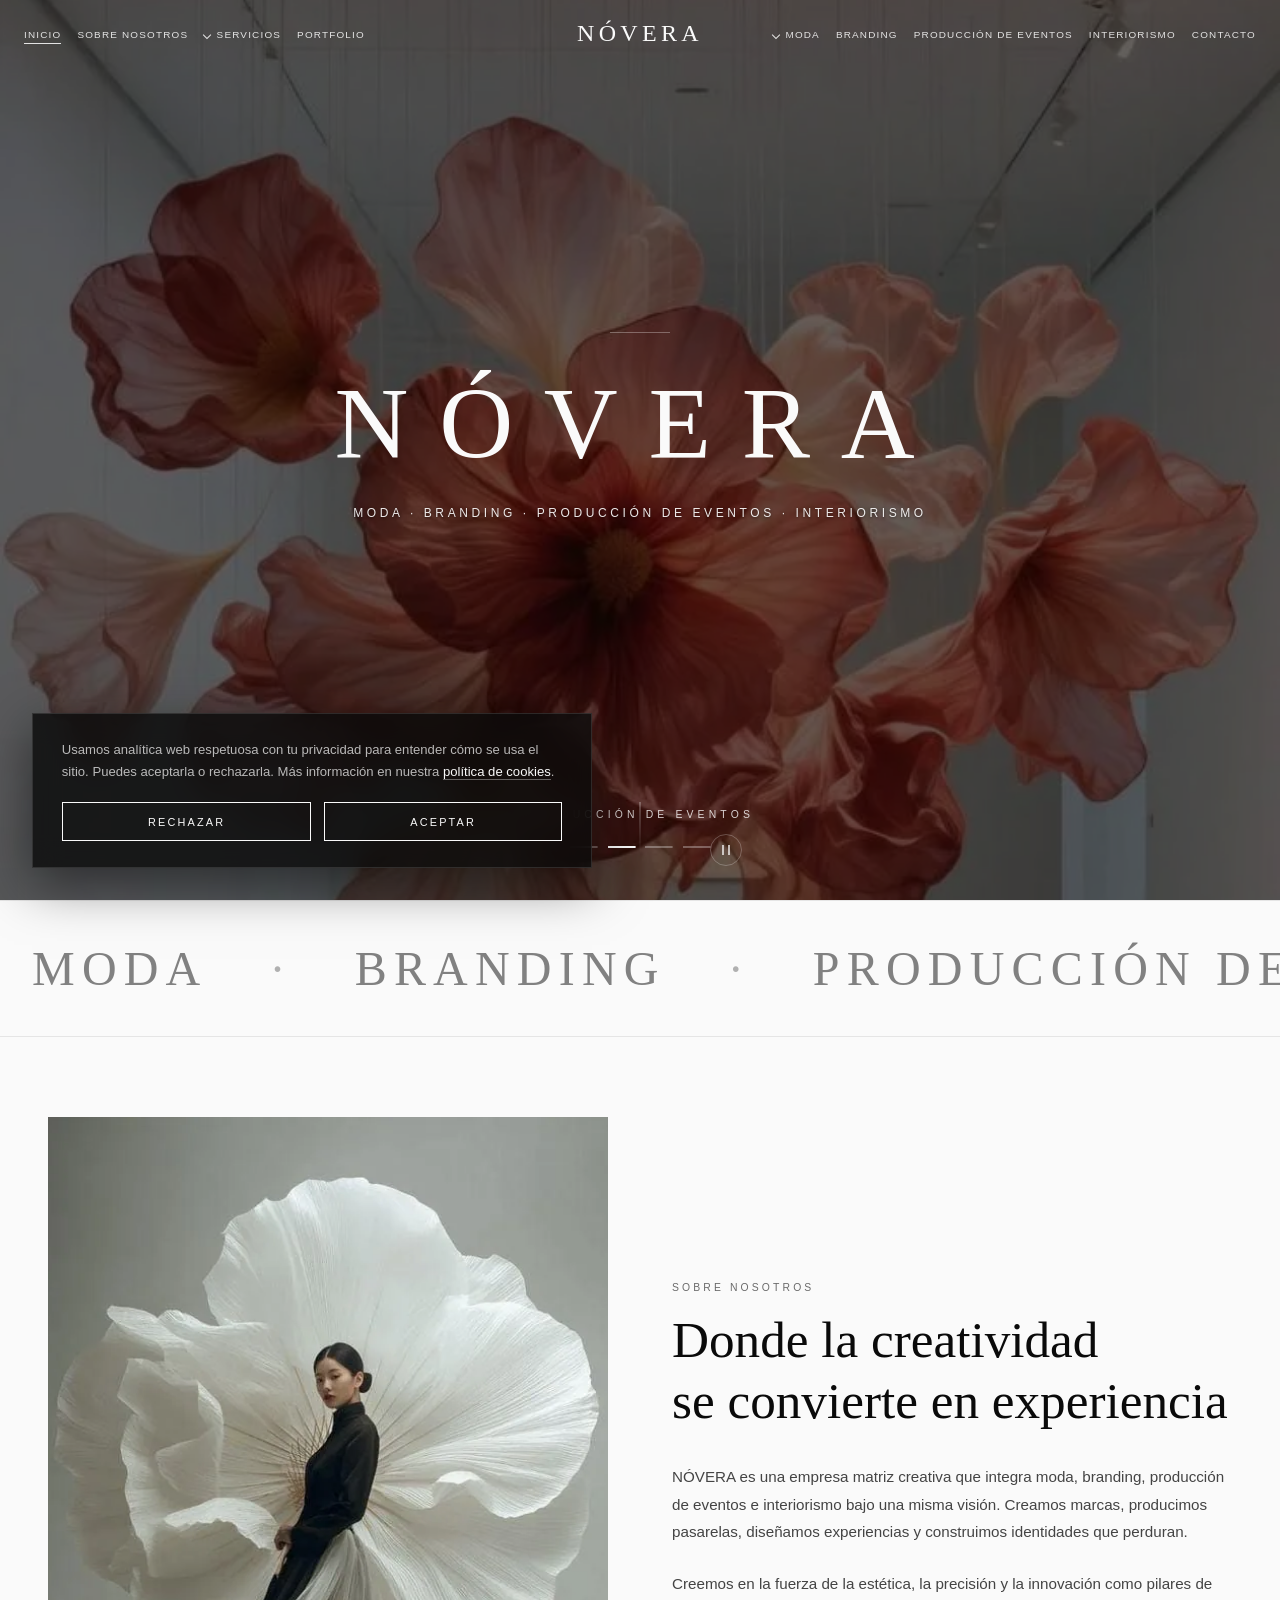
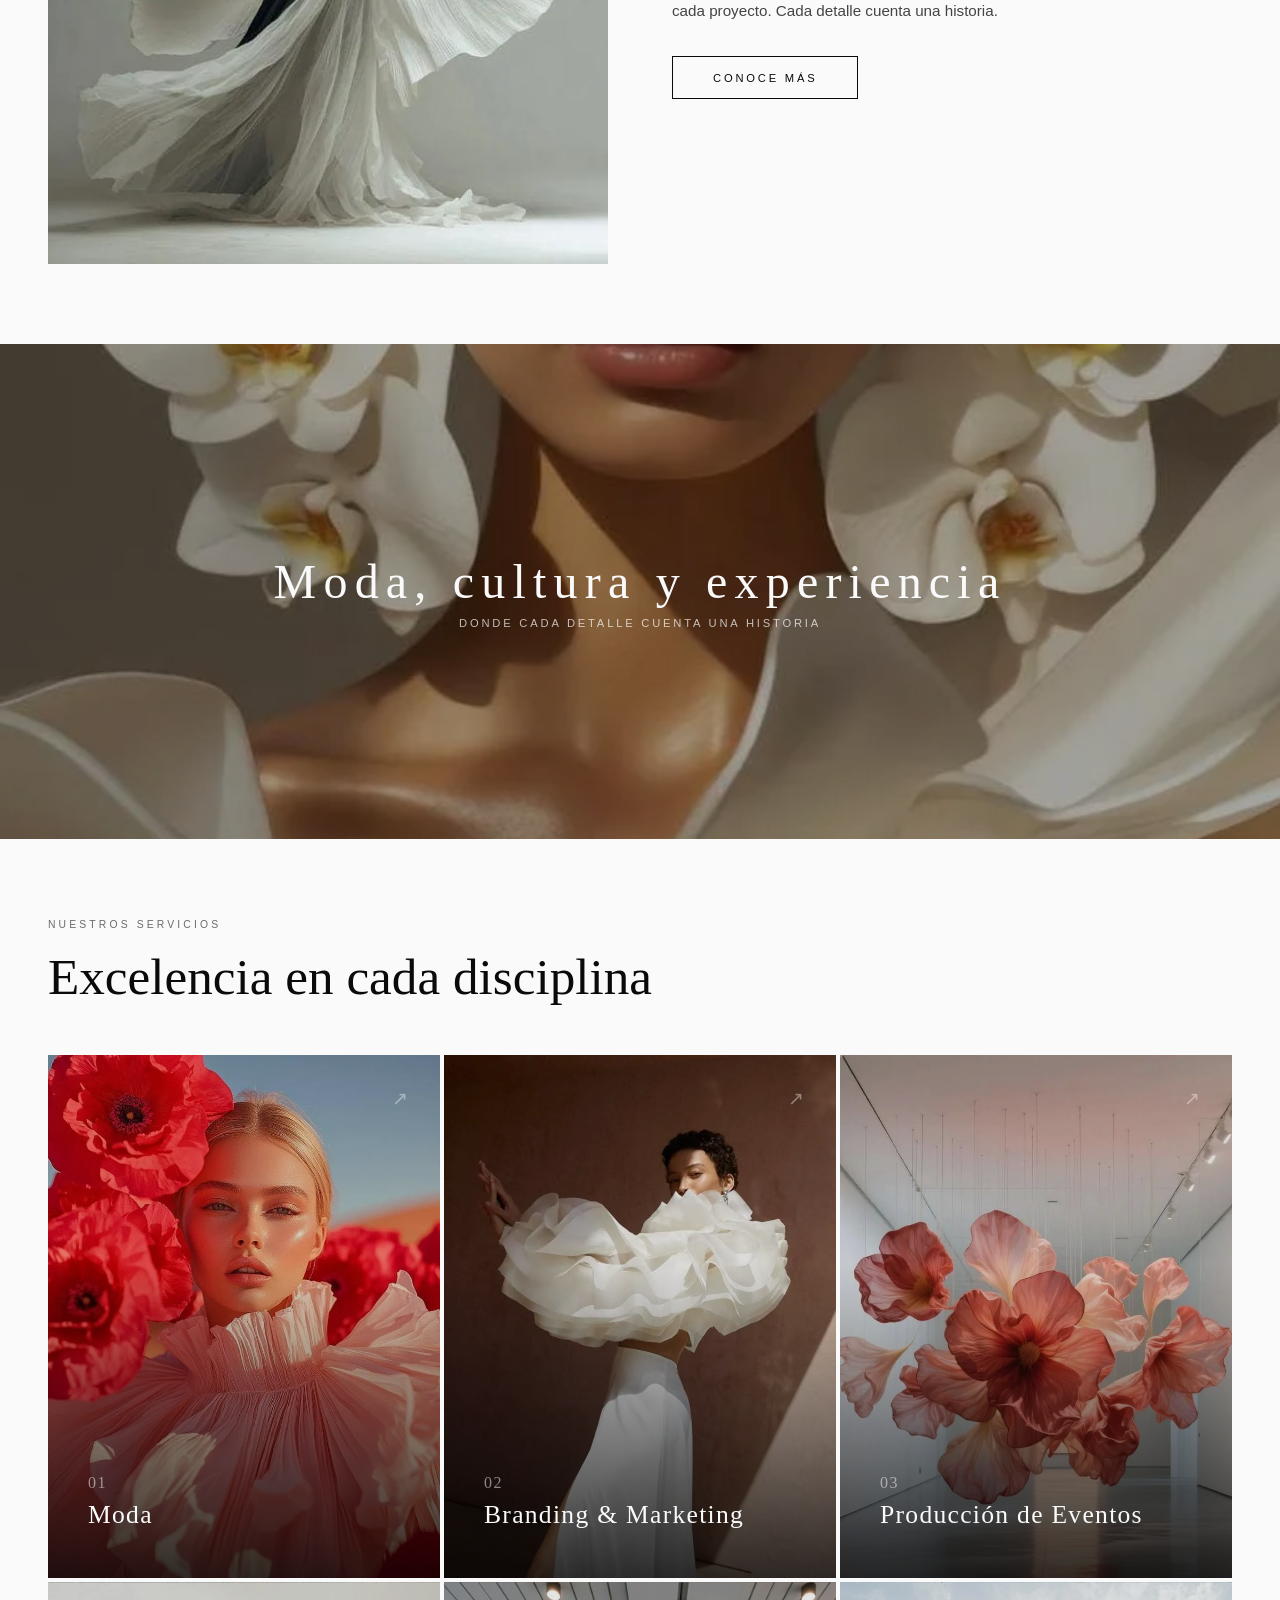
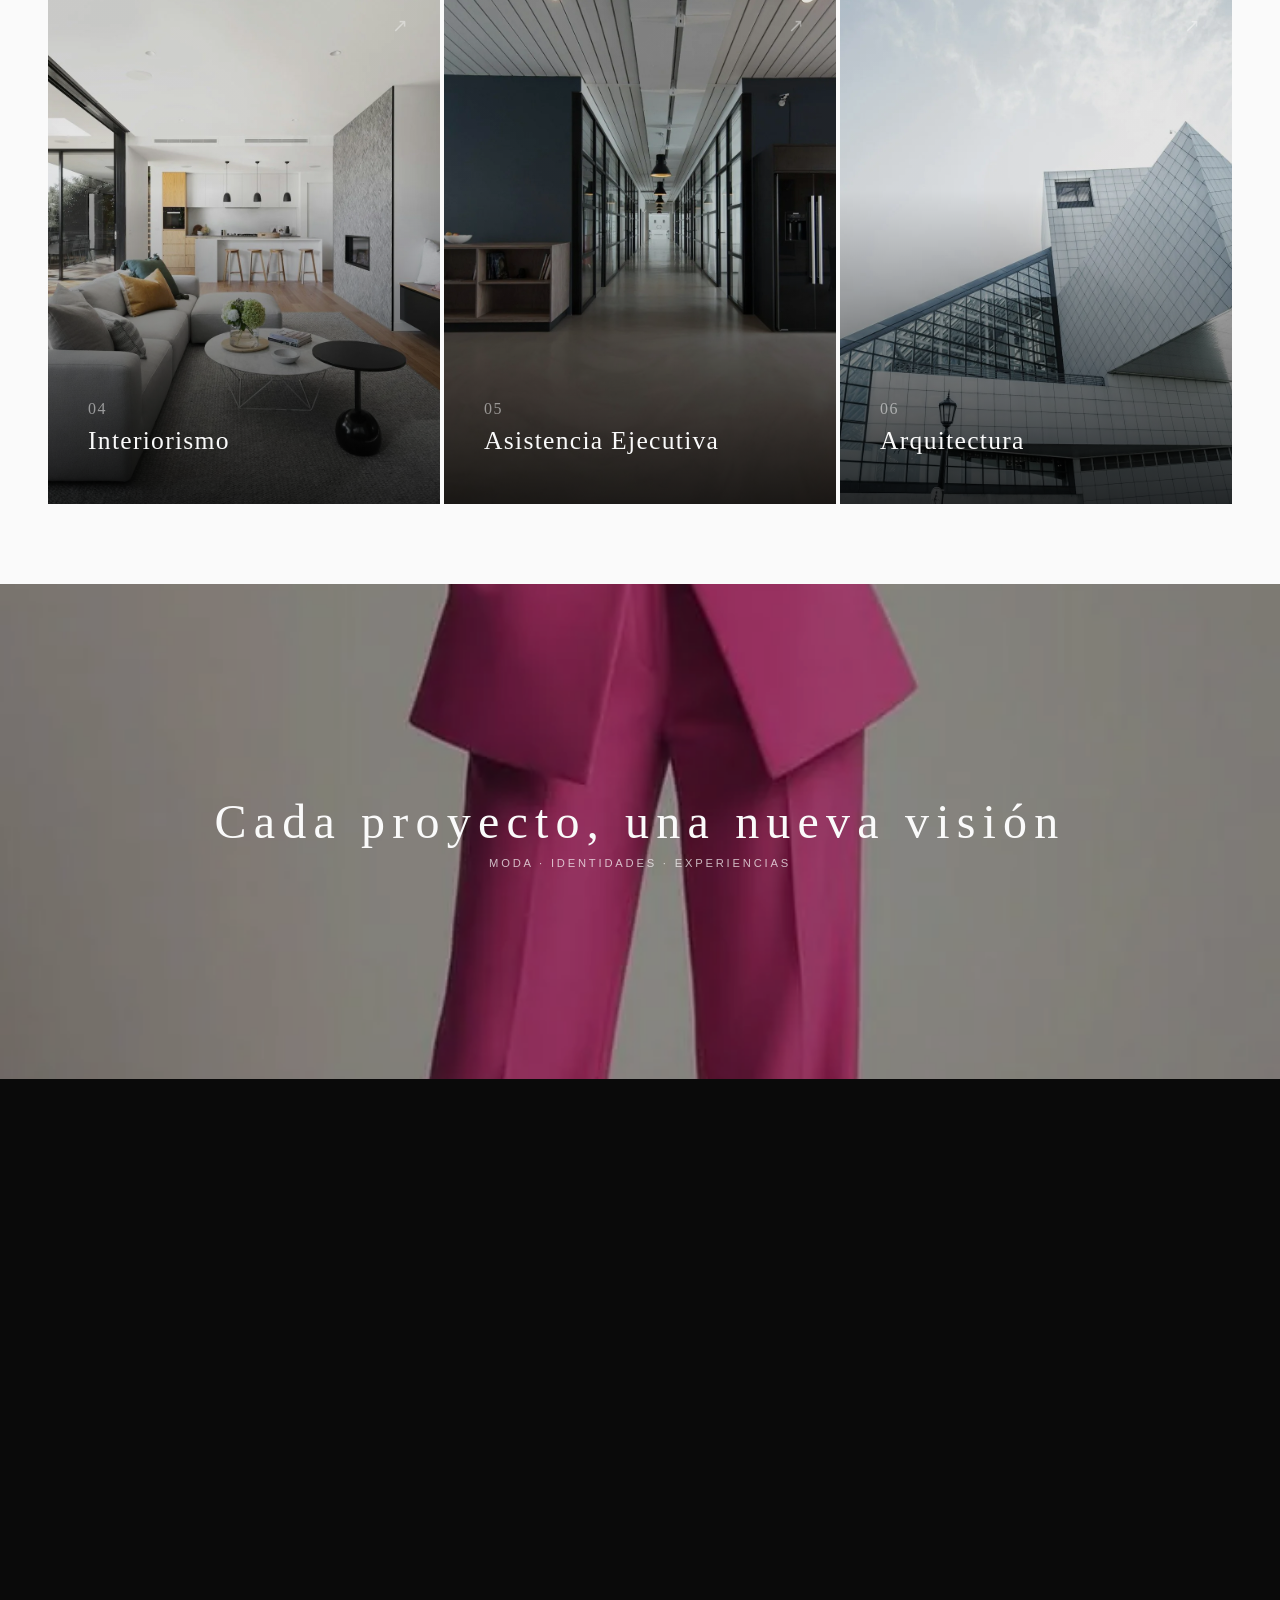
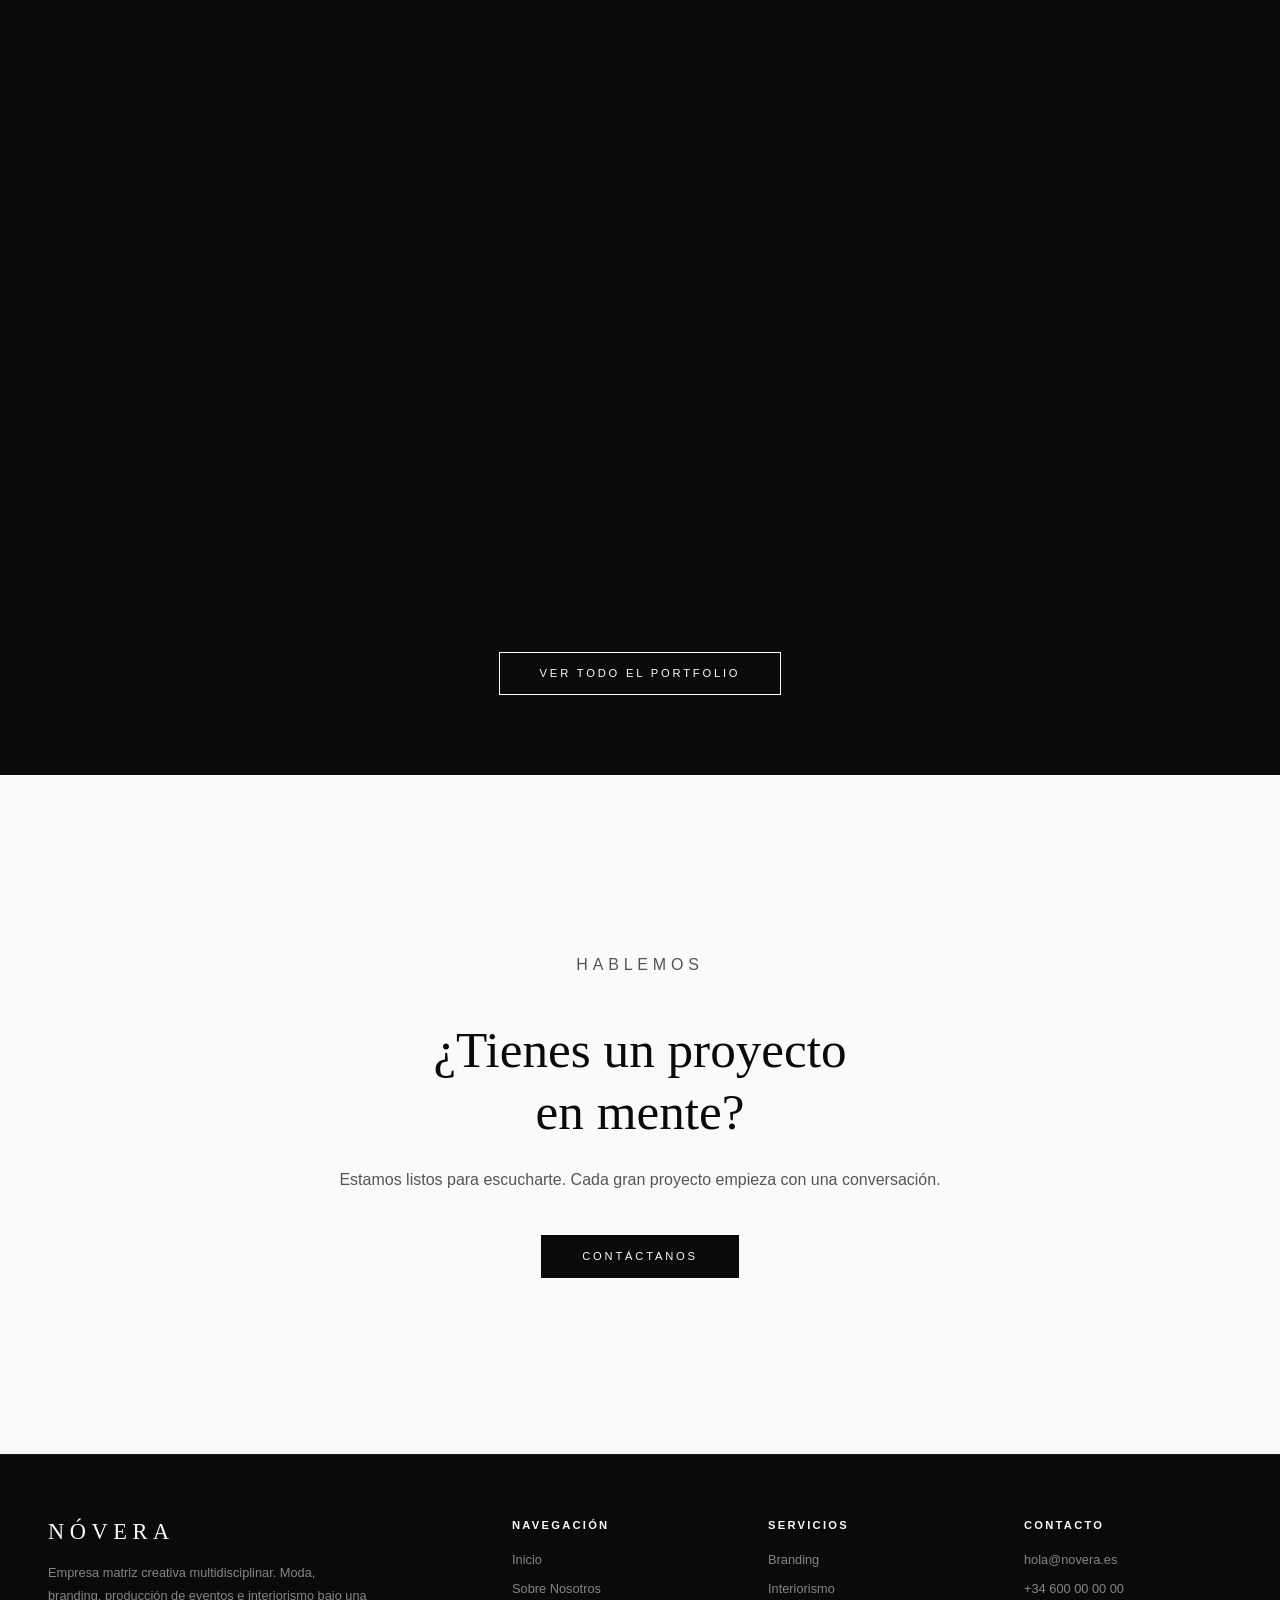
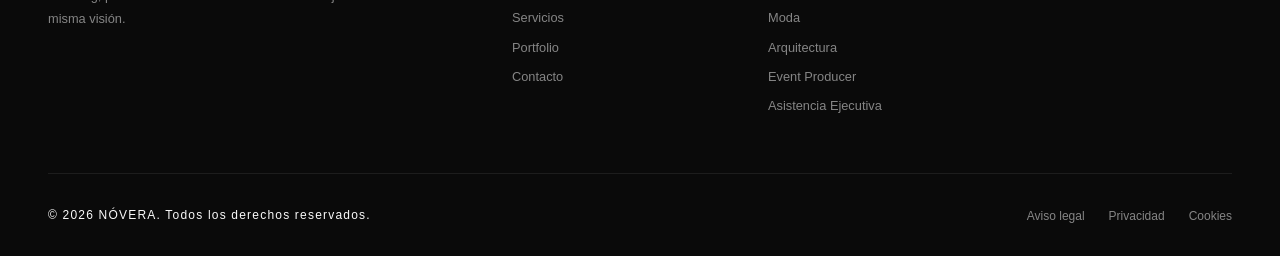
==== commit 7fd5f63d: "Rendimiento y privacidad: imágenes WebP, fuentes autoalojadas (sin Google Fonts), CSP más estricta; " ====
--- a/index.html
+++ b/index.html
@@ -1,24 +1,24 @@
 <!DOCTYPE html>
 <html lang="es">
 <head>
-  <meta charset="UTF-8" />
-  <meta name="viewport" content="width=device-width, initial-scale=1.0" />
-  <meta name="description" content="NÓVERA — Interiorismo, Branding, Moda, Arquitectura y Asistencia Ejecutiva. Empresa matriz creativa multidisciplinar." />
-  <meta property="og:type" content="website" />
-  <meta property="og:site_name" content="NÓVERA" />
-  <meta property="og:locale" content="es_ES" />
-  <meta property="og:title" content="NÓVERA — Creatividad multidisciplinar" />
-  <meta property="og:description" content="NÓVERA — Interiorismo, Branding, Moda, Arquitectura y Asistencia Ejecutiva. Empresa matriz creativa multidisciplinar." />
-  <meta property="og:url" content="https://ejemplo.danimefle.com/" />
-  <meta property="og:image" content="https://ejemplo.danimefle.com/assets/img/og-novera.jpg" />
-  <meta property="og:image:width" content="1200" />
-  <meta property="og:image:height" content="630" />
-  <meta property="og:image:alt" content="NÓVERA — estudio creativo multidisciplinar" />
-  <meta name="twitter:card" content="summary_large_image" />
-  <meta name="twitter:title" content="NÓVERA — Creatividad multidisciplinar" />
-  <meta name="twitter:description" content="NÓVERA — Interiorismo, Branding, Moda, Arquitectura y Asistencia Ejecutiva. Empresa matriz creativa multidisciplinar." />
-  <meta name="twitter:image" content="https://ejemplo.danimefle.com/assets/img/og-novera.jpg" />
-  <link rel="canonical" href="https://ejemplo.danimefle.com/" />
+  <meta charset="UTF-8">
+  <meta name="viewport" content="width=device-width, initial-scale=1.0">
+  <meta name="description" content="NÓVERA — Interiorismo, Branding, Moda, Arquitectura y Asistencia Ejecutiva. Empresa matriz creativa multidisciplinar.">
+  <meta property="og:type" content="website">
+  <meta property="og:site_name" content="NÓVERA">
+  <meta property="og:locale" content="es_ES">
+  <meta property="og:title" content="NÓVERA — Creatividad multidisciplinar">
+  <meta property="og:description" content="NÓVERA — Interiorismo, Branding, Moda, Arquitectura y Asistencia Ejecutiva. Empresa matriz creativa multidisciplinar.">
+  <meta property="og:url" content="https://ejemplo.danimefle.com/">
+  <meta property="og:image" content="https://ejemplo.danimefle.com/assets/img/og-novera.jpg">
+  <meta property="og:image:width" content="1200">
+  <meta property="og:image:height" content="630">
+  <meta property="og:image:alt" content="NÓVERA — estudio creativo multidisciplinar">
+  <meta name="twitter:card" content="summary_large_image">
+  <meta name="twitter:title" content="NÓVERA — Creatividad multidisciplinar">
+  <meta name="twitter:description" content="NÓVERA — Interiorismo, Branding, Moda, Arquitectura y Asistencia Ejecutiva. Empresa matriz creativa multidisciplinar.">
+  <meta name="twitter:image" content="https://ejemplo.danimefle.com/assets/img/og-novera.jpg">
+  <link rel="canonical" href="https://ejemplo.danimefle.com/">
   <script type="application/ld+json">
   {
     "@context": "https://schema.org",
@@ -44,18 +44,15 @@
   }
   </script>
   <title>NÓVERA — Creatividad multidisciplinar</title>
-  <link rel="icon" type="image/svg+xml" href="assets/favicon.svg" />
-  <link rel="preconnect" href="https://fonts.googleapis.com" />
-  <link rel="preconnect" href="https://fonts.gstatic.com" crossorigin />
-  <link href="https://fonts.googleapis.com/css2?family=Cormorant+Garamond:ital,wght@0,300;0,400;0,500;0,600;1,300;1,400&family=Montserrat:wght@300;400;500;600&display=swap" rel="stylesheet" />
-  <link rel="stylesheet" href="assets/style.css" />
+  <link rel="icon" type="image/svg+xml" href="assets/favicon.svg">
+  <link rel="stylesheet" href="assets/style.css">
   <!-- Metadatos SEO adicionales: autor y color de tema del navegador -->
-  <meta name="author" content="NÓVERA" />
-  <meta name="theme-color" content="#0a0a0a" />
-  <meta name="robots" content="index, follow" />
-  <link rel="apple-touch-icon" href="assets/apple-touch-icon.png" />
-  <link rel="icon" type="image/png" sizes="32x32" href="assets/favicon-32.png" />
-  <link rel="manifest" href="site.webmanifest" />
+  <meta name="author" content="NÓVERA">
+  <meta name="theme-color" content="#0a0a0a">
+  <meta name="robots" content="index, follow">
+  <link rel="apple-touch-icon" href="assets/apple-touch-icon.png">
+  <link rel="icon" type="image/png" sizes="32x32" href="assets/favicon-32.png">
+  <link rel="manifest" href="site.webmanifest">
 </head>
 <body class="is-home">
 
@@ -106,7 +103,7 @@
   </header>
 
   <!-- Mobile Menu -->
-        <div class="mobile-menu" id="mobileMenu" aria-label="Menú móvil">
+        <div class="mobile-menu" id="mobileMenu" role="navigation" aria-label="Menú móvil">
     <a href="index.html">Inicio</a>
     <a href="sobre-nosotros.html">Sobre Nosotros</a>
     <a href="servicios.html">Servicios</a>
@@ -126,10 +123,10 @@
   <!-- Hero Slider -->
   <section class="hero">
     <div class="hero-slider">
-      <div class="hero-slide active" data-label="Moda" role="img" aria-label="Moda" style="background-image:url('assets/img/moda/moda-06.jpg')"></div>
-      <div class="hero-slide" data-label="Producci&oacute;n de Eventos" role="img" aria-label="Producción de Eventos" style="background-image:url('assets/img/extra/extra-21-flores-coral.jpg')"></div>
-      <div class="hero-slide" data-label="Branding" role="img" aria-label="Branding" style="background-image:url('assets/img/branding/branding-05.jpg')"></div>
-      <div class="hero-slide" data-label="Interiorismo" role="img" aria-label="Interiorismo" style="background-image:url('assets/img/ext/photo-1600607687939-ce8a6c25118c.jpg')"></div>
+      <div class="hero-slide active" data-label="Moda" role="img" aria-label="Moda" style="background-image:url('assets/img/moda/moda-06.webp')"></div>
+      <div class="hero-slide" data-label="Producci&oacute;n de Eventos" role="img" aria-label="Producción de Eventos" style="background-image:url('assets/img/extra/extra-21-flores-coral.webp')"></div>
+      <div class="hero-slide" data-label="Branding" role="img" aria-label="Branding" style="background-image:url('assets/img/branding/branding-05.webp')"></div>
+      <div class="hero-slide" data-label="Interiorismo" role="img" aria-label="Interiorismo" style="background-image:url('assets/img/ext/photo-1600607687939-ce8a6c25118c.webp')"></div>
     </div>
     <div class="hero-content">
       <div class="hero-line" aria-hidden="true"></div>
@@ -168,7 +165,7 @@
   <!-- Intro -->
   <section>
     <div class="two-col">
-      <div class="two-col-image reveal" role="img" aria-label="Equipo creativo de NÓVERA en su estudio" style="background-image:url('assets/img/extra/extra-07.jpg')"></div>
+      <div class="two-col-image reveal" role="img" aria-label="Equipo creativo de NÓVERA en su estudio" style="background-image:url('assets/img/extra/extra-07.webp')"></div>
       <div class="reveal">
         <p class="section-label">Sobre Nosotros</p>
         <h2 class="section-title">Donde la creatividad<br>se convierte en experiencia</h2>
@@ -186,7 +183,7 @@
   </section>
 
   <!-- Image break 1 -->
-  <div class="image-break" role="img" aria-label="Imagen editorial de moda" style="background-image:url('assets/img/extra/extra-13.jpg')">
+  <div class="image-break" style="background-image:url('assets/img/extra/extra-13.webp')">
     <div class="image-break-text">
       <h3>Moda, cultura y experiencia</h3>
       <p>Donde cada detalle cuenta una historia</p>
@@ -200,7 +197,7 @@
       <h2 class="section-title reveal">Excelencia en cada disciplina</h2>
     </div>
     <div class="services-visual-grid reveal">
-      <a href="moda.html" class="service-visual-card" aria-label="Ver servicio de Moda" style="background-image:url('assets/img/extra/extra-10.jpg')">
+      <a href="moda.html" class="service-visual-card" aria-label="Ver servicio de Moda" style="background-image:url('assets/img/extra/extra-10.webp')">
         <span class="card-arrow">&nearr;</span>
         <div class="card-content">
           <div class="card-number">01</div>
@@ -208,7 +205,7 @@
           <p>Marcas propias, colaboraciones, talento e identidad de marcas de moda.</p>
         </div>
       </a>
-      <a href="branding.html" class="service-visual-card" aria-label="Ver servicio de Branding y Marketing" style="background-image:url('assets/img/extra/extra-11.jpg')">
+      <a href="branding.html" class="service-visual-card" aria-label="Ver servicio de Branding y Marketing" style="background-image:url('assets/img/extra/extra-11.webp')">
         <span class="card-arrow">&nearr;</span>
         <div class="card-content">
           <div class="card-number">02</div>
@@ -216,7 +213,7 @@
           <p>Identidad, narrativa y posicionamiento que transforman marcas en s&iacute;mbolos.</p>
         </div>
       </a>
-      <a href="event-producer.html" class="service-visual-card" aria-label="Ver servicio de Producción de Eventos" style="background-image:url('assets/img/extra/extra-eventos-flores.jpg')">
+      <a href="event-producer.html" class="service-visual-card" aria-label="Ver servicio de Producción de Eventos" style="background-image:url('assets/img/extra/extra-eventos-flores.webp')">
         <span class="card-arrow">&nearr;</span>
         <div class="card-content">
           <div class="card-number">03</div>
@@ -224,7 +221,7 @@
           <p>Galas, pasarelas, lanzamientos y activaciones que se viven antes de contarse.</p>
         </div>
       </a>
-      <a href="interiorismo.html" class="service-visual-card" aria-label="Ver servicio de Interiorismo" style="background-image:url('assets/img/ext/photo-1600607687939-ce8a6c25118c.jpg')">
+      <a href="interiorismo.html" class="service-visual-card" aria-label="Ver servicio de Interiorismo" style="background-image:url('assets/img/ext/photo-1600607687939-ce8a6c25118c.webp')">
         <span class="card-arrow">&nearr;</span>
         <div class="card-content">
           <div class="card-number">04</div>
@@ -232,7 +229,7 @@
           <p>Espacios &iacute;ntimos y hoteleros que se habitan como si fueran propios.</p>
         </div>
       </a>
-      <a href="asistencia-ejecutiva.html" class="service-visual-card" aria-label="Ver servicio de Asistencia Ejecutiva" style="background-image:url('assets/img/ext/photo-1497366216548-37526070297c.jpg')">
+      <a href="asistencia-ejecutiva.html" class="service-visual-card" aria-label="Ver servicio de Asistencia Ejecutiva" style="background-image:url('assets/img/ext/photo-1497366216548-37526070297c.webp')">
         <span class="card-arrow">&nearr;</span>
         <div class="card-content">
           <div class="card-number">05</div>
@@ -240,7 +237,7 @@
           <p>Concierge silencioso y exigente para quien no tiene tiempo que perder.</p>
         </div>
       </a>
-      <a href="arquitectura.html" class="service-visual-card" aria-label="Ver servicio de Arquitectura" style="background-image:url('assets/img/ext/photo-1487958449943-2429e8be8625.jpg')">
+      <a href="arquitectura.html" class="service-visual-card" aria-label="Ver servicio de Arquitectura" style="background-image:url('assets/img/ext/photo-1487958449943-2429e8be8625.webp')">
         <span class="card-arrow">&nearr;</span>
         <div class="card-content">
           <div class="card-number">06</div>
@@ -252,7 +249,7 @@
   </section>
 
   <!-- Image break 2 -->
-  <div class="image-break" role="img" aria-label="Producción de un evento de NÓVERA" style="background-image:url('assets/img/eventos/eventos-09.jpg')">
+  <div class="image-break" style="background-image:url('assets/img/eventos/eventos-09.webp')">
     <div class="image-break-text">
       <h3>Cada proyecto, una nueva visi&oacute;n</h3>
       <p>Moda &middot; Identidades &middot; Experiencias</p>
@@ -266,23 +263,23 @@
       <h2 class="section-title reveal">Proyectos seleccionados</h2>
     </div>
     <div class="portfolio-grid reveal">
-      <a href="portfolio.html" class="portfolio-item tall" aria-label="Proyecto: Pasarela La Florecilla (Moda)" style="background-image:url('assets/img/extra/extra-01.jpg')">
-        <div class="portfolio-info"><h4>Pasarela La Florecilla</h4><span>Moda</span></div>
-      </a>
-      <a href="portfolio.html" class="portfolio-item wide" aria-label="Proyecto: Pasarela Internacional (Producción de Eventos)" style="background-image:url('assets/img/moda/moda-16.jpg')">
-        <div class="portfolio-info"><h4>Pasarela Internacional</h4><span>Producci&oacute;n de Eventos</span></div>
-      </a>
-      <a href="portfolio.html" class="portfolio-item wide" aria-label="Proyecto: Producción de desfiles (Producción de Eventos)" style="background-image:url('assets/img/moda/moda-08.jpg')">
-        <div class="portfolio-info"><h4>Producci&oacute;n de desfiles</h4><span>Producci&oacute;n de Eventos</span></div>
-      </a>
-      <a href="portfolio.html" class="portfolio-item" aria-label="Proyecto: Campaña Editorial (Moda)" style="background-image:url('assets/img/branding/branding-07.jpg')">
-        <div class="portfolio-info"><h4>Campa&ntilde;a Editorial</h4><span>Moda</span></div>
-      </a>
-      <a href="portfolio.html" class="portfolio-item" aria-label="Proyecto: Manual de Marca Solenne (Branding)" style="background-image:url('assets/img/extra/extra-04.jpg')">
-        <div class="portfolio-info"><h4>Manual de Marca Solenne</h4><span>Branding</span></div>
-      </a>
-      <a href="portfolio.html" class="portfolio-item" aria-label="Proyecto: Residencial villas Luxury (Interiorismo)" style="background-image:url('assets/img/ext/photo-1600607687939-ce8a6c25118c.jpg')">
-        <div class="portfolio-info"><h4>Residencial villas Luxury</h4><span>Interiorismo</span></div>
+      <a href="portfolio.html" class="portfolio-item tall" aria-label="Proyecto: Pasarela La Florecilla (Moda)" style="background-image:url('assets/img/extra/extra-01.webp')">
+        <div class="portfolio-info"><h3>Pasarela La Florecilla</h3><span>Moda</span></div>
+      </a>
+      <a href="portfolio.html" class="portfolio-item wide" aria-label="Proyecto: Pasarela Internacional (Producción de Eventos)" style="background-image:url('assets/img/moda/moda-16.webp')">
+        <div class="portfolio-info"><h3>Pasarela Internacional</h3><span>Producci&oacute;n de Eventos</span></div>
+      </a>
+      <a href="portfolio.html" class="portfolio-item wide" aria-label="Proyecto: Producción de desfiles (Producción de Eventos)" style="background-image:url('assets/img/moda/moda-08.webp')">
+        <div class="portfolio-info"><h3>Producci&oacute;n de desfiles</h3><span>Producci&oacute;n de Eventos</span></div>
+      </a>
+      <a href="portfolio.html" class="portfolio-item" aria-label="Proyecto: Campaña Editorial (Moda)" style="background-image:url('assets/img/branding/branding-07.webp')">
+        <div class="portfolio-info"><h3>Campa&ntilde;a Editorial</h3><span>Moda</span></div>
+      </a>
+      <a href="portfolio.html" class="portfolio-item" aria-label="Proyecto: Manual de Marca Solenne (Branding)" style="background-image:url('assets/img/extra/extra-04.webp')">
+        <div class="portfolio-info"><h3>Manual de Marca Solenne</h3><span>Branding</span></div>
+      </a>
+      <a href="portfolio.html" class="portfolio-item" aria-label="Proyecto: Residencial villas Luxury (Interiorismo)" style="background-image:url('assets/img/ext/photo-1600607687939-ce8a6c25118c.webp')">
+        <div class="portfolio-info"><h3>Residencial villas Luxury</h3><span>Interiorismo</span></div>
       </a>
     </div>
     <div style="text-align:center; margin-top: 3rem;">
@@ -311,7 +308,7 @@
         <p>Empresa matriz creativa multidisciplinar. Moda, branding, producci&oacute;n de eventos e interiorismo bajo una misma visi&oacute;n.</p>
       </div>
       <div class="footer-col">
-        <h5>Navegaci&oacute;n</h5>
+        <h2>Navegaci&oacute;n</h2>
         <ul>
           <li><a href="index.html">Inicio</a></li>
           <li><a href="sobre-nosotros.html">Sobre Nosotros</a></li>
@@ -321,7 +318,7 @@
         </ul>
       </div>
       <div class="footer-col">
-        <h5>Servicios</h5>
+        <h2>Servicios</h2>
         <ul>
           <li><a href="branding.html">Branding</a></li>
           <li><a href="interiorismo.html">Interiorismo</a></li>
@@ -332,7 +329,7 @@
         </ul>
       </div>
       <div class="footer-col">
-        <h5>Contacto</h5>
+        <h2>Contacto</h2>
         <ul>
           <li><a href="mailto:hola@novera.es">hola@novera.es</a></li>
           <li><a href="tel:+34600000000">+34 600 00 00 00</a></li>
--- a/assets/style.css
+++ b/assets/style.css
@@ -1,3 +1,165 @@
+/* Fuentes autoalojadas (Cormorant Garamond + Montserrat) — sin depender de Google, mejor RGPD y velocidad */
+@font-face {
+  font-family: 'Cormorant Garamond';
+  font-style: italic;
+  font-weight: 300;
+  font-display: swap;
+  src: url(assets/fonts/co3ZmX5slCNuHLi8bLeY9MK7whWMhyjYrEtGmSq17w.woff2) format('woff2');
+  unicode-range: U+0100-02BA, U+02BD-02C5, U+02C7-02CC, U+02CE-02D7, U+02DD-02FF, U+0304, U+0308, U+0329, U+1D00-1DBF, U+1E00-1E9F, U+1EF2-1EFF, U+2020, U+20A0-20AB, U+20AD-20C0, U+2113, U+2C60-2C7F, U+A720-A7FF;
+}
+@font-face {
+  font-family: 'Cormorant Garamond';
+  font-style: italic;
+  font-weight: 300;
+  font-display: swap;
+  src: url(assets/fonts/co3ZmX5slCNuHLi8bLeY9MK7whWMhyjYrEtImSo.woff2) format('woff2');
+  unicode-range: U+0000-00FF, U+0131, U+0152-0153, U+02BB-02BC, U+02C6, U+02DA, U+02DC, U+0304, U+0308, U+0329, U+2000-206F, U+20AC, U+2122, U+2191, U+2193, U+2212, U+2215, U+FEFF, U+FFFD;
+}
+@font-face {
+  font-family: 'Cormorant Garamond';
+  font-style: italic;
+  font-weight: 400;
+  font-display: swap;
+  src: url(assets/fonts/co3ZmX5slCNuHLi8bLeY9MK7whWMhyjYrEtGmSq17w.woff2) format('woff2');
+  unicode-range: U+0100-02BA, U+02BD-02C5, U+02C7-02CC, U+02CE-02D7, U+02DD-02FF, U+0304, U+0308, U+0329, U+1D00-1DBF, U+1E00-1E9F, U+1EF2-1EFF, U+2020, U+20A0-20AB, U+20AD-20C0, U+2113, U+2C60-2C7F, U+A720-A7FF;
+}
+@font-face {
+  font-family: 'Cormorant Garamond';
+  font-style: italic;
+  font-weight: 400;
+  font-display: swap;
+  src: url(assets/fonts/co3ZmX5slCNuHLi8bLeY9MK7whWMhyjYrEtImSo.woff2) format('woff2');
+  unicode-range: U+0000-00FF, U+0131, U+0152-0153, U+02BB-02BC, U+02C6, U+02DA, U+02DC, U+0304, U+0308, U+0329, U+2000-206F, U+20AC, U+2122, U+2191, U+2193, U+2212, U+2215, U+FEFF, U+FFFD;
+}
+@font-face {
+  font-family: 'Cormorant Garamond';
+  font-style: normal;
+  font-weight: 300;
+  font-display: swap;
+  src: url(assets/fonts/co3bmX5slCNuHLi8bLeY9MK7whWMhyjYp3tKgS4.woff2) format('woff2');
+  unicode-range: U+0100-02BA, U+02BD-02C5, U+02C7-02CC, U+02CE-02D7, U+02DD-02FF, U+0304, U+0308, U+0329, U+1D00-1DBF, U+1E00-1E9F, U+1EF2-1EFF, U+2020, U+20A0-20AB, U+20AD-20C0, U+2113, U+2C60-2C7F, U+A720-A7FF;
+}
+@font-face {
+  font-family: 'Cormorant Garamond';
+  font-style: normal;
+  font-weight: 300;
+  font-display: swap;
+  src: url(assets/fonts/co3bmX5slCNuHLi8bLeY9MK7whWMhyjYqXtK.woff2) format('woff2');
+  unicode-range: U+0000-00FF, U+0131, U+0152-0153, U+02BB-02BC, U+02C6, U+02DA, U+02DC, U+0304, U+0308, U+0329, U+2000-206F, U+20AC, U+2122, U+2191, U+2193, U+2212, U+2215, U+FEFF, U+FFFD;
+}
+@font-face {
+  font-family: 'Cormorant Garamond';
+  font-style: normal;
+  font-weight: 400;
+  font-display: swap;
+  src: url(assets/fonts/co3bmX5slCNuHLi8bLeY9MK7whWMhyjYp3tKgS4.woff2) format('woff2');
+  unicode-range: U+0100-02BA, U+02BD-02C5, U+02C7-02CC, U+02CE-02D7, U+02DD-02FF, U+0304, U+0308, U+0329, U+1D00-1DBF, U+1E00-1E9F, U+1EF2-1EFF, U+2020, U+20A0-20AB, U+20AD-20C0, U+2113, U+2C60-2C7F, U+A720-A7FF;
+}
+@font-face {
+  font-family: 'Cormorant Garamond';
+  font-style: normal;
+  font-weight: 400;
+  font-display: swap;
+  src: url(assets/fonts/co3bmX5slCNuHLi8bLeY9MK7whWMhyjYqXtK.woff2) format('woff2');
+  unicode-range: U+0000-00FF, U+0131, U+0152-0153, U+02BB-02BC, U+02C6, U+02DA, U+02DC, U+0304, U+0308, U+0329, U+2000-206F, U+20AC, U+2122, U+2191, U+2193, U+2212, U+2215, U+FEFF, U+FFFD;
+}
+@font-face {
+  font-family: 'Cormorant Garamond';
+  font-style: normal;
+  font-weight: 500;
+  font-display: swap;
+  src: url(assets/fonts/co3bmX5slCNuHLi8bLeY9MK7whWMhyjYp3tKgS4.woff2) format('woff2');
+  unicode-range: U+0100-02BA, U+02BD-02C5, U+02C7-02CC, U+02CE-02D7, U+02DD-02FF, U+0304, U+0308, U+0329, U+1D00-1DBF, U+1E00-1E9F, U+1EF2-1EFF, U+2020, U+20A0-20AB, U+20AD-20C0, U+2113, U+2C60-2C7F, U+A720-A7FF;
+}
+@font-face {
+  font-family: 'Cormorant Garamond';
+  font-style: normal;
+  font-weight: 500;
+  font-display: swap;
+  src: url(assets/fonts/co3bmX5slCNuHLi8bLeY9MK7whWMhyjYqXtK.woff2) format('woff2');
+  unicode-range: U+0000-00FF, U+0131, U+0152-0153, U+02BB-02BC, U+02C6, U+02DA, U+02DC, U+0304, U+0308, U+0329, U+2000-206F, U+20AC, U+2122, U+2191, U+2193, U+2212, U+2215, U+FEFF, U+FFFD;
+}
+@font-face {
+  font-family: 'Cormorant Garamond';
+  font-style: normal;
+  font-weight: 600;
+  font-display: swap;
+  src: url(assets/fonts/co3bmX5slCNuHLi8bLeY9MK7whWMhyjYp3tKgS4.woff2) format('woff2');
+  unicode-range: U+0100-02BA, U+02BD-02C5, U+02C7-02CC, U+02CE-02D7, U+02DD-02FF, U+0304, U+0308, U+0329, U+1D00-1DBF, U+1E00-1E9F, U+1EF2-1EFF, U+2020, U+20A0-20AB, U+20AD-20C0, U+2113, U+2C60-2C7F, U+A720-A7FF;
+}
+@font-face {
+  font-family: 'Cormorant Garamond';
+  font-style: normal;
+  font-weight: 600;
+  font-display: swap;
+  src: url(assets/fonts/co3bmX5slCNuHLi8bLeY9MK7whWMhyjYqXtK.woff2) format('woff2');
+  unicode-range: U+0000-00FF, U+0131, U+0152-0153, U+02BB-02BC, U+02C6, U+02DA, U+02DC, U+0304, U+0308, U+0329, U+2000-206F, U+20AC, U+2122, U+2191, U+2193, U+2212, U+2215, U+FEFF, U+FFFD;
+}
+@font-face {
+  font-family: 'Montserrat';
+  font-style: normal;
+  font-weight: 300;
+  font-display: swap;
+  src: url(assets/fonts/JTUSjIg1_i6t8kCHKm459Wdhyzbi.woff2) format('woff2');
+  unicode-range: U+0100-02BA, U+02BD-02C5, U+02C7-02CC, U+02CE-02D7, U+02DD-02FF, U+0304, U+0308, U+0329, U+1D00-1DBF, U+1E00-1E9F, U+1EF2-1EFF, U+2020, U+20A0-20AB, U+20AD-20C0, U+2113, U+2C60-2C7F, U+A720-A7FF;
+}
+@font-face {
+  font-family: 'Montserrat';
+  font-style: normal;
+  font-weight: 300;
+  font-display: swap;
+  src: url(assets/fonts/JTUSjIg1_i6t8kCHKm459Wlhyw.woff2) format('woff2');
+  unicode-range: U+0000-00FF, U+0131, U+0152-0153, U+02BB-02BC, U+02C6, U+02DA, U+02DC, U+0304, U+0308, U+0329, U+2000-206F, U+20AC, U+2122, U+2191, U+2193, U+2212, U+2215, U+FEFF, U+FFFD;
+}
+@font-face {
+  font-family: 'Montserrat';
+  font-style: normal;
+  font-weight: 400;
+  font-display: swap;
+  src: url(assets/fonts/JTUSjIg1_i6t8kCHKm459Wdhyzbi.woff2) format('woff2');
+  unicode-range: U+0100-02BA, U+02BD-02C5, U+02C7-02CC, U+02CE-02D7, U+02DD-02FF, U+0304, U+0308, U+0329, U+1D00-1DBF, U+1E00-1E9F, U+1EF2-1EFF, U+2020, U+20A0-20AB, U+20AD-20C0, U+2113, U+2C60-2C7F, U+A720-A7FF;
+}
+@font-face {
+  font-family: 'Montserrat';
+  font-style: normal;
+  font-weight: 400;
+  font-display: swap;
+  src: url(assets/fonts/JTUSjIg1_i6t8kCHKm459Wlhyw.woff2) format('woff2');
+  unicode-range: U+0000-00FF, U+0131, U+0152-0153, U+02BB-02BC, U+02C6, U+02DA, U+02DC, U+0304, U+0308, U+0329, U+2000-206F, U+20AC, U+2122, U+2191, U+2193, U+2212, U+2215, U+FEFF, U+FFFD;
+}
+@font-face {
+  font-family: 'Montserrat';
+  font-style: normal;
+  font-weight: 500;
+  font-display: swap;
+  src: url(assets/fonts/JTUSjIg1_i6t8kCHKm459Wdhyzbi.woff2) format('woff2');
+  unicode-range: U+0100-02BA, U+02BD-02C5, U+02C7-02CC, U+02CE-02D7, U+02DD-02FF, U+0304, U+0308, U+0329, U+1D00-1DBF, U+1E00-1E9F, U+1EF2-1EFF, U+2020, U+20A0-20AB, U+20AD-20C0, U+2113, U+2C60-2C7F, U+A720-A7FF;
+}
+@font-face {
+  font-family: 'Montserrat';
+  font-style: normal;
+  font-weight: 500;
+  font-display: swap;
+  src: url(assets/fonts/JTUSjIg1_i6t8kCHKm459Wlhyw.woff2) format('woff2');
+  unicode-range: U+0000-00FF, U+0131, U+0152-0153, U+02BB-02BC, U+02C6, U+02DA, U+02DC, U+0304, U+0308, U+0329, U+2000-206F, U+20AC, U+2122, U+2191, U+2193, U+2212, U+2215, U+FEFF, U+FFFD;
+}
+@font-face {
+  font-family: 'Montserrat';
+  font-style: normal;
+  font-weight: 600;
+  font-display: swap;
+  src: url(assets/fonts/JTUSjIg1_i6t8kCHKm459Wdhyzbi.woff2) format('woff2');
+  unicode-range: U+0100-02BA, U+02BD-02C5, U+02C7-02CC, U+02CE-02D7, U+02DD-02FF, U+0304, U+0308, U+0329, U+1D00-1DBF, U+1E00-1E9F, U+1EF2-1EFF, U+2020, U+20A0-20AB, U+20AD-20C0, U+2113, U+2C60-2C7F, U+A720-A7FF;
+}
+@font-face {
+  font-family: 'Montserrat';
+  font-style: normal;
+  font-weight: 600;
+  font-display: swap;
+  src: url(assets/fonts/JTUSjIg1_i6t8kCHKm459Wlhyw.woff2) format('woff2');
+  unicode-range: U+0000-00FF, U+0131, U+0152-0153, U+02BB-02BC, U+02C6, U+02DA, U+02DC, U+0304, U+0308, U+0329, U+2000-206F, U+20AC, U+2122, U+2191, U+2193, U+2212, U+2215, U+FEFF, U+FFFD;
+}
+
 /* ═══════════════════════════════════════════════════════
    NÓVERA — Stylesheet principal
 ═══════════════════════════════════════════════════════ */
@@ -686,7 +848,7 @@
   transform: translateY(20px); opacity: 0; transition: all .4s;
 }
 .portfolio-item:hover .portfolio-info { transform: translateY(0); opacity: 1; }
-.portfolio-info h4 {
+.portfolio-info h4, .portfolio-info h3 {
   font-family: var(--serif); font-size: 1.3rem; font-weight: 300;
   letter-spacing: .05em; margin-bottom: .3rem;
 }
@@ -727,7 +889,7 @@
   font-family: var(--serif); font-size: 2rem; font-weight: 300;
   color: var(--gray); display: block; margin-bottom: 1rem;
 }
-.process-step h4 {
+.process-step h4, .process-step h3 {
   font-family: var(--serif); font-size: 1.3rem; font-weight: 400;
   margin-bottom: .8rem;
 }
@@ -745,7 +907,10 @@
   padding: 1.8rem 1.5rem; background: var(--cream); border-left: 2px solid var(--black);
 }
 .features-row .feature { padding: 1.5rem 1.2rem; }
-.feature h4 {
+/* Incluye h3 ademas de h4: en sobre-nosotros (Valores) los encabezados pasaron a h3
+   para respetar la jerarquia (h2 -> h3); el resto de paginas siguen usando h4.
+   Ambos comparten el mismo estilo para mantener identico el aspecto visual. */
+.feature h4, .feature h3 {
   font-family: var(--serif); font-size: 1.25rem; font-weight: 400;
   margin-bottom: .7rem;
 }
@@ -855,7 +1020,7 @@
   font-size: .8rem; line-height: 1.8; color: rgba(255,255,255,.5);
   max-width: 320px;
 }
-.footer-col h5 {
+.footer-col h5, .footer-col h2 {
   font-size: .7rem; font-weight: 600; letter-spacing: .2em;
   text-transform: uppercase; color: var(--white); margin-bottom: 1.2rem;
 }
@@ -1102,7 +1267,9 @@
   transition: filter 0.4s ease;
 }
 .team-card:hover .team-photo { filter: grayscale(0%); }
-.team-card h4 {
+/* Incluye h3 ademas de h4: en sobre-nosotros (Equipo) los nombres pasaron a h3
+   para respetar la jerarquia (h2 -> h3). Mismo estilo para no alterar el aspecto. */
+.team-card h4, .team-card h3 {
   font-family: 'Cormorant Garamond', serif;
   font-size: 1.5rem;
   font-weight: 500;
@@ -1226,7 +1393,7 @@
   padding: 1.2rem 1.4rem;
   background: #faf7f2;
 }
-.masonry-item .info h4 {
+.masonry-item .info h4, .masonry-item .info h3 {
   font-family: 'Cormorant Garamond', serif;
   font-size: 1.3rem;
   font-weight: 500;
@@ -1402,7 +1569,7 @@
   background: #b8a07a;
   margin: 0 auto 1.2rem;
 }
-.contact-quick-info h5 {
+.contact-quick-info h5, .contact-quick-info h2 {
   font-size: 0.7rem;
   letter-spacing: 0.25em;
   text-transform: uppercase;
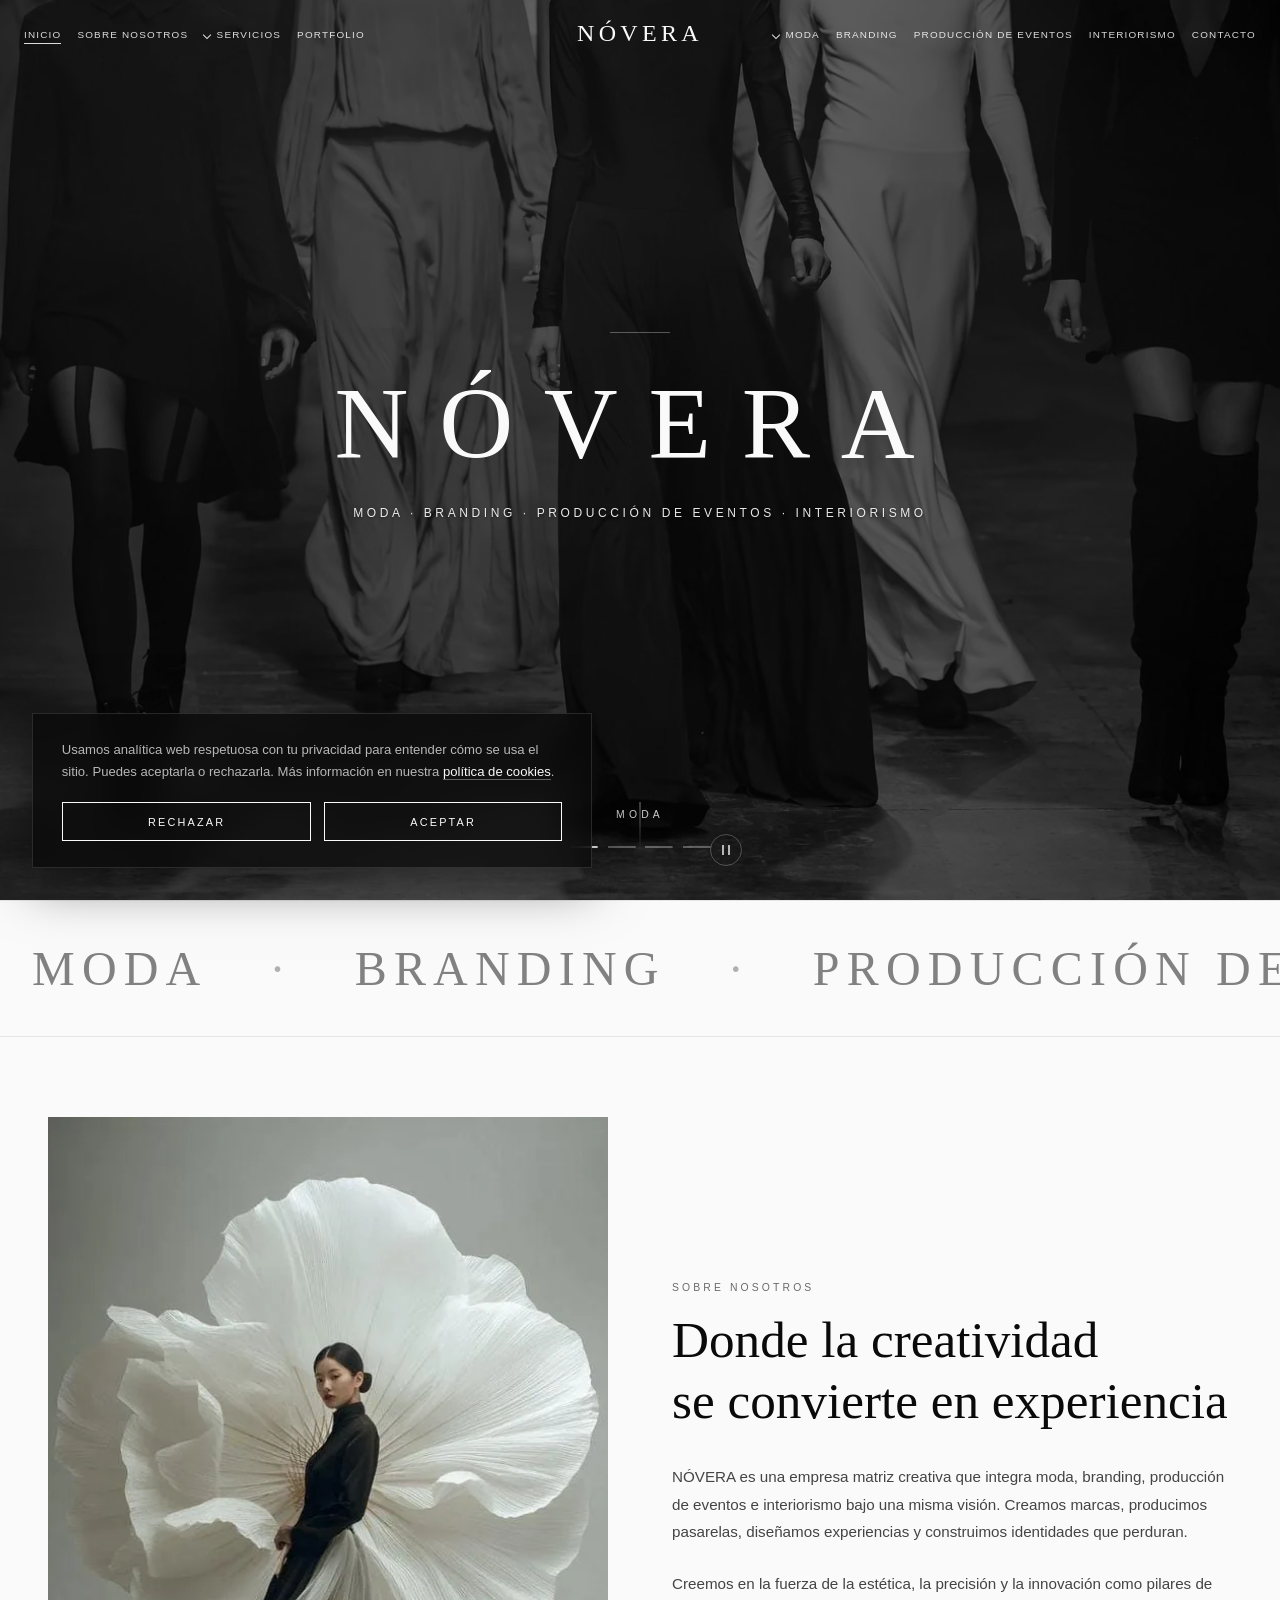
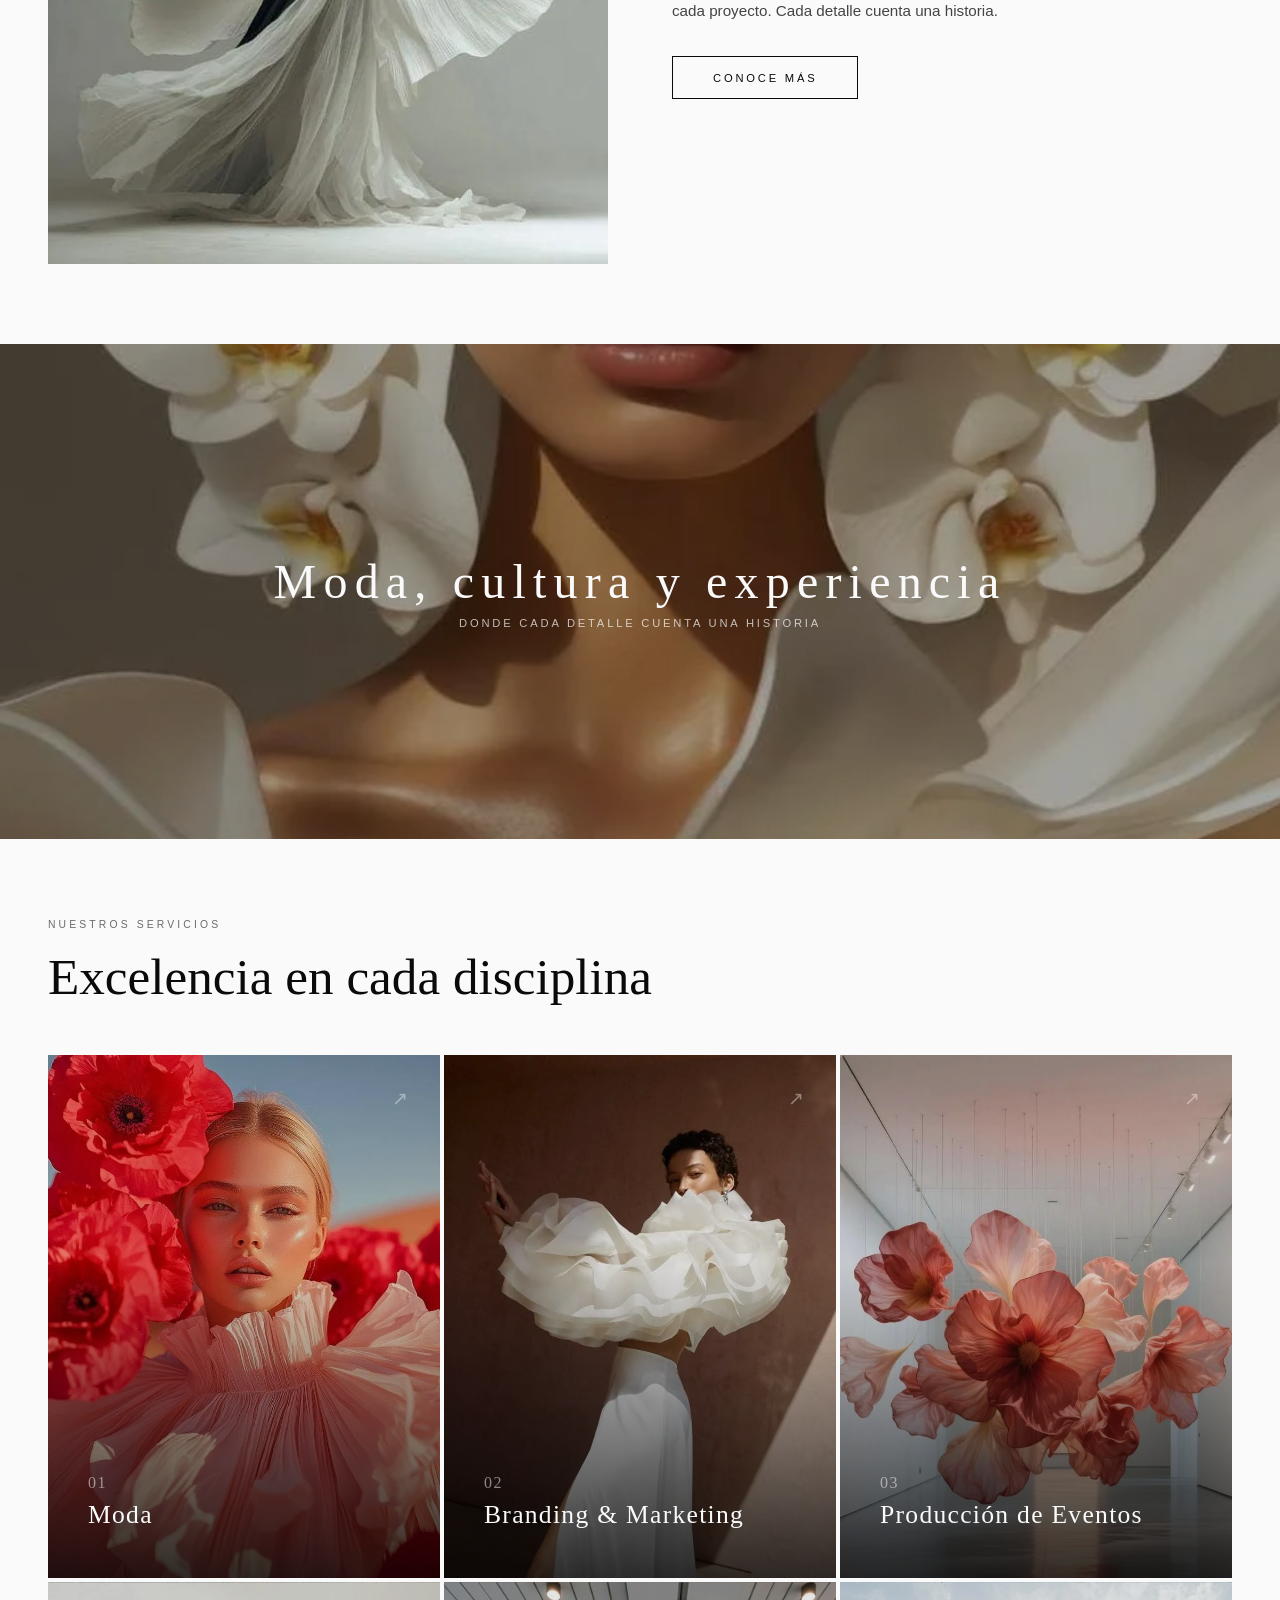
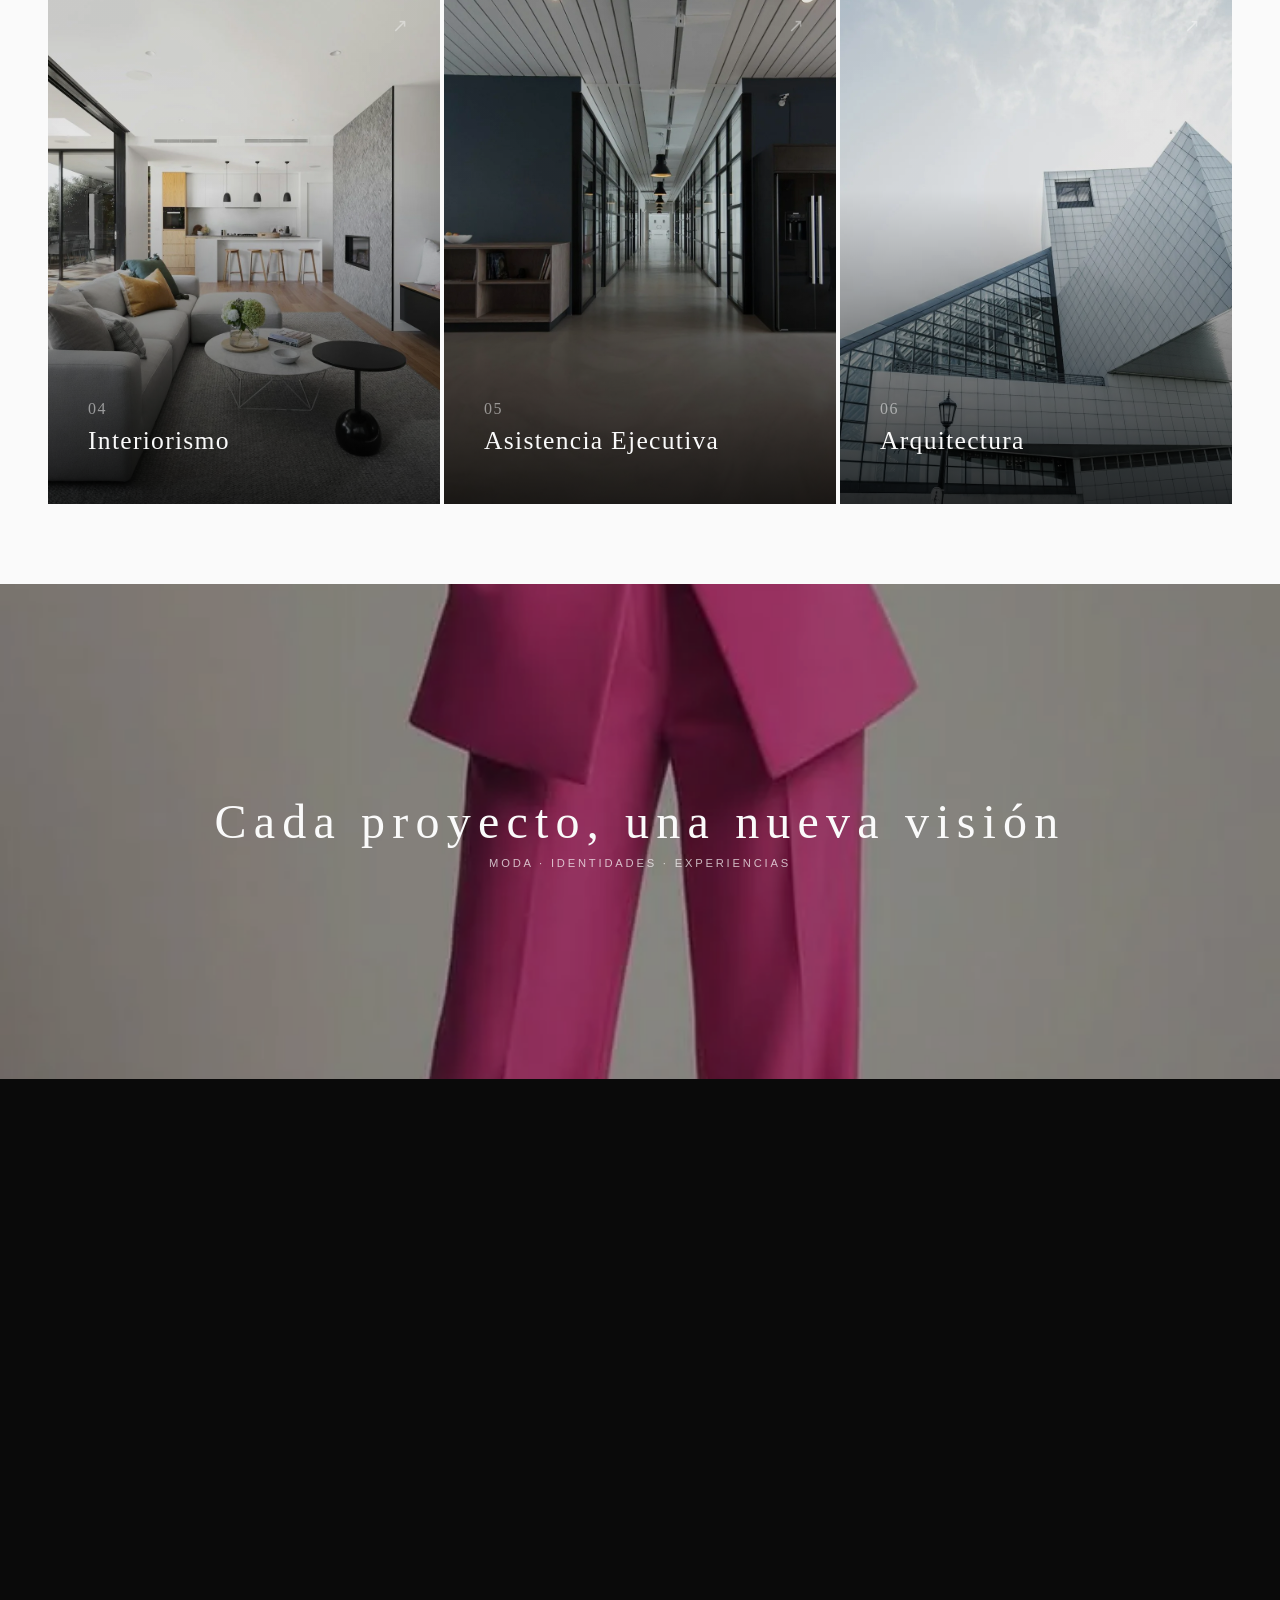
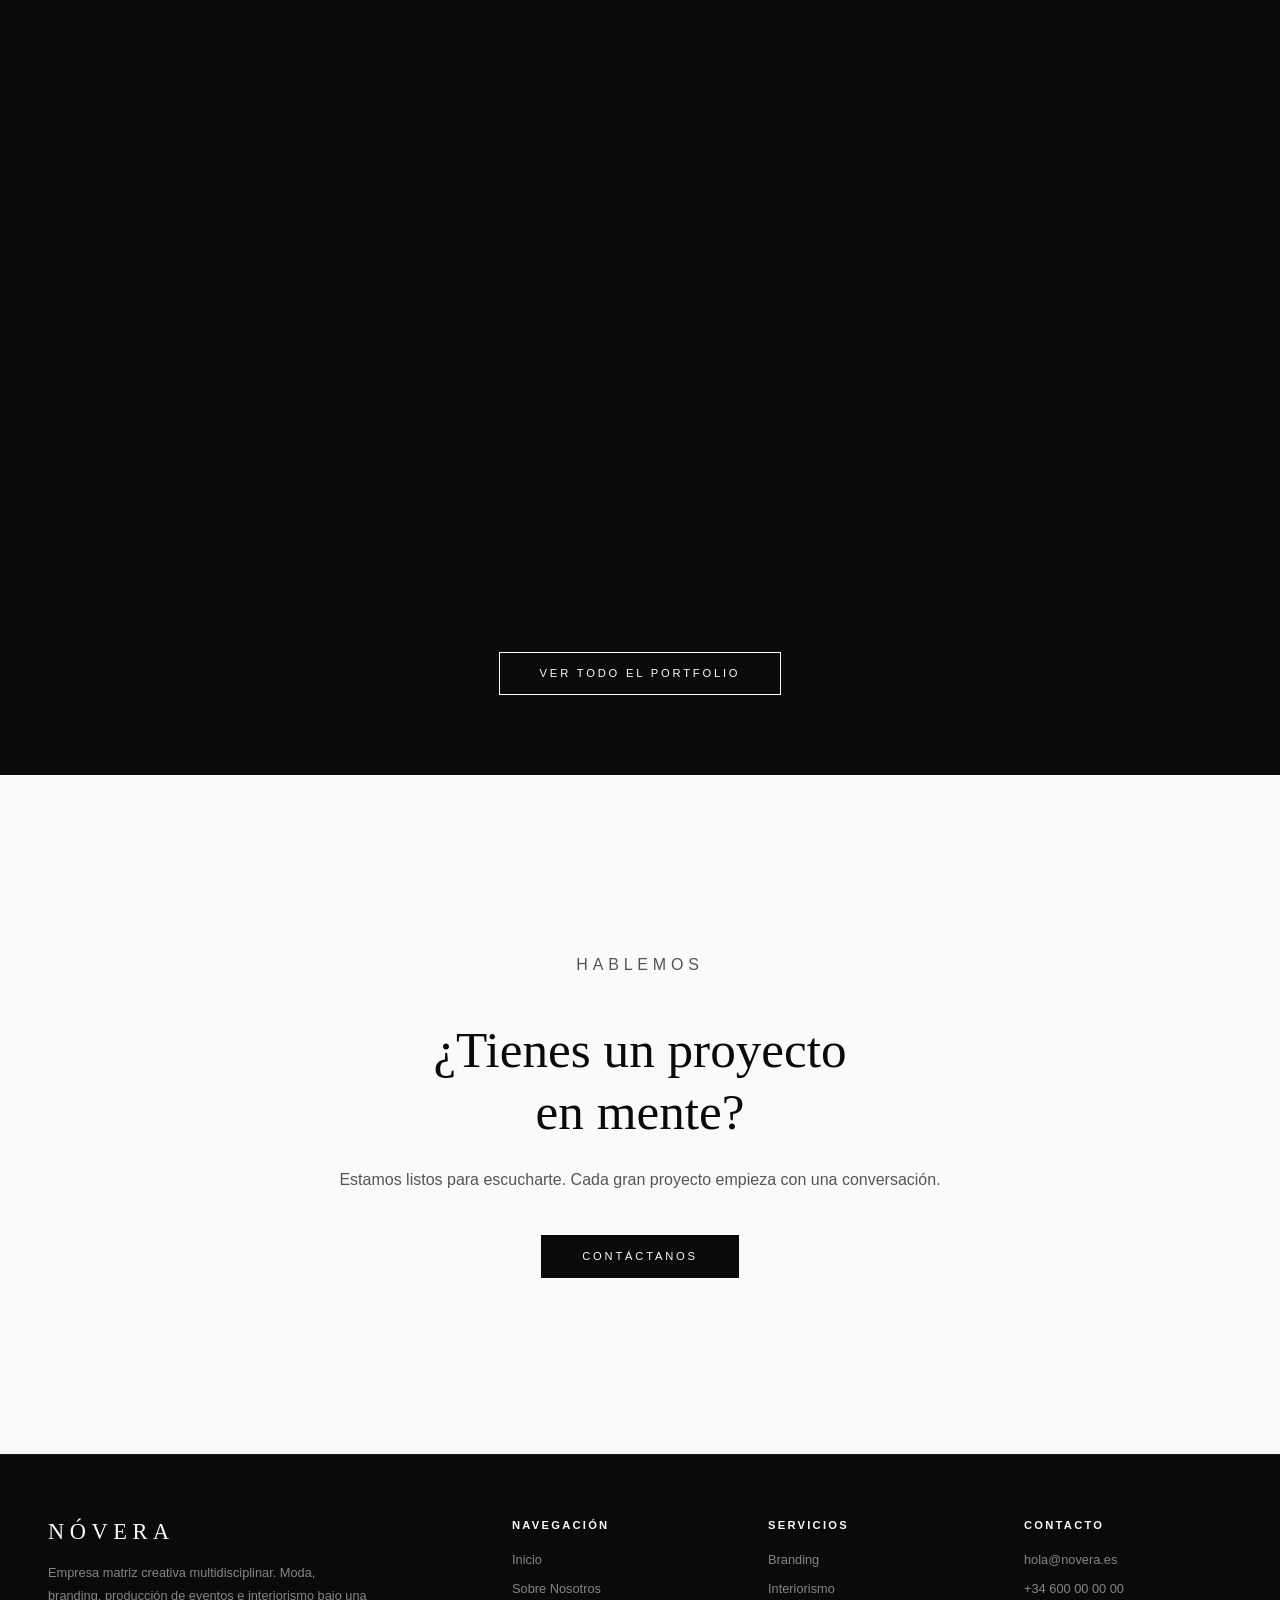
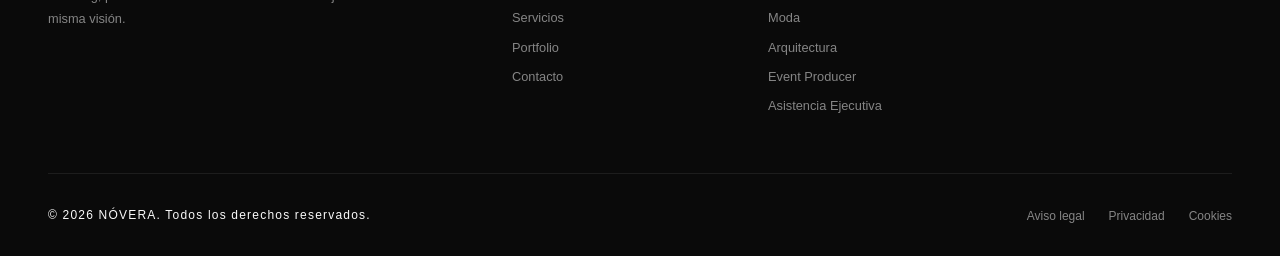
==== commit 0cd97e69: "Comentarios bilingües (ES/EN) en las 14 páginas HTML" ====
--- a/index.html
+++ b/index.html
@@ -1,6 +1,8 @@
 <!DOCTYPE html>
 <html lang="es">
 <head>
+  <!-- Metadatos: codificación, viewport, SEO y tarjetas para redes sociales (Open Graph / Twitter) -->
+  <!-- Metadata: encoding, viewport, SEO and social cards (Open Graph / Twitter) -->
   <meta charset="UTF-8">
   <meta name="viewport" content="width=device-width, initial-scale=1.0">
   <meta name="description" content="NÓVERA — Interiorismo, Branding, Moda, Arquitectura y Asistencia Ejecutiva. Empresa matriz creativa multidisciplinar.">
@@ -19,6 +21,8 @@
   <meta name="twitter:description" content="NÓVERA — Interiorismo, Branding, Moda, Arquitectura y Asistencia Ejecutiva. Empresa matriz creativa multidisciplinar.">
   <meta name="twitter:image" content="https://ejemplo.danimefle.com/assets/img/og-novera.jpg">
   <link rel="canonical" href="https://ejemplo.danimefle.com/">
+  <!-- Datos estructurados JSON-LD (Schema.org, tipo Organization) para buscadores -->
+  <!-- JSON-LD structured data (Schema.org, type Organization) for search engines -->
   <script type="application/ld+json">
   {
     "@context": "https://schema.org",
@@ -35,6 +39,8 @@
     }
   }
   </script>
+  <!-- Datos estructurados JSON-LD (Schema.org, tipo WebSite) para buscadores -->
+  <!-- JSON-LD structured data (Schema.org, type WebSite) for search engines -->
   <script type="application/ld+json">
   {
     "@context": "https://schema.org",
@@ -43,10 +49,13 @@
     "url": "https://ejemplo.danimefle.com"
   }
   </script>
+  <!-- Título de la pestaña, iconos y hoja de estilos -->
+  <!-- Tab title, icons and stylesheet -->
   <title>NÓVERA — Creatividad multidisciplinar</title>
   <link rel="icon" type="image/svg+xml" href="assets/favicon.svg">
   <link rel="stylesheet" href="assets/style.css">
   <!-- Metadatos SEO adicionales: autor y color de tema del navegador -->
+  <!-- Additional SEO metadata: author and browser theme color -->
   <meta name="author" content="NÓVERA">
   <meta name="theme-color" content="#0a0a0a">
   <meta name="robots" content="index, follow">
@@ -56,13 +65,16 @@
 </head>
 <body class="is-home">
 
-  <!-- Enlace de salto: permite ir directo al contenido saltando la navegacion (accesibilidad teclado/lector) -->
+  <!-- Enlace de salto: permite ir directo al contenido saltando la navegación (accesibilidad teclado/lector) -->
+  <!-- Skip link: jumps straight to the content past the navigation (keyboard/screen reader accessibility) -->
   <a href="#main" class="skip-link">Saltar al contenido</a>
 
   <!-- Loader (decorativo: se oculta a lectores de pantalla) -->
+  <!-- Loader (decorative: hidden from screen readers) -->
   <div id="loader" aria-hidden="true"><span>NÓVERA</span></div>
 
-  <!-- Nav -->
+  <!-- Cabecera: navegación principal (enlaces a la izquierda, logo al centro, enlaces a la derecha); el botón hamburguesa abre el menú móvil -->
+  <!-- Header: main navigation (links on the left, logo in the center, links on the right); the hamburger button opens the mobile menu -->
   <header>
             <nav id="mainNav" data-transparent="true" aria-label="Navegación principal">
     <ul class="nav-links nav-links-left">
@@ -102,7 +114,8 @@
   </nav>
   </header>
 
-  <!-- Mobile Menu -->
+        <!-- Menú móvil a pantalla completa (script.js añade el botón de cierre y gestiona el foco) -->
+        <!-- Full-screen mobile menu (script.js adds the close button and manages focus) -->
         <div class="mobile-menu" id="mobileMenu" role="navigation" aria-label="Menú móvil">
     <a href="index.html">Inicio</a>
     <a href="sobre-nosotros.html">Sobre Nosotros</a>
@@ -118,9 +131,11 @@
   </div>
 
   <!-- Contenido principal (landmark main para accesibilidad) -->
+  <!-- Main content (main landmark for accessibility) -->
   <main id="main">
 
-  <!-- Hero Slider -->
+  <!-- Portada: carrusel de imágenes a pantalla completa con dots y botón de pausa (script.js) -->
+  <!-- Hero: full-screen image carousel with dots and a pause button (script.js) -->
   <section class="hero">
     <div class="hero-slider">
       <div class="hero-slide active" data-label="Moda" role="img" aria-label="Moda" style="background-image:url('assets/img/moda/moda-06.webp')"></div>
@@ -145,6 +160,7 @@
   </section>
 
   <!-- Marquee (decorativo: texto en movimiento, oculto a lectores de pantalla) -->
+  <!-- Marquee (decorative: moving text, hidden from screen readers) -->
   <div class="marquee-container" aria-hidden="true">
     <div class="marquee">
       <span>MODA</span><span class="filled">&middot;</span>
@@ -162,7 +178,8 @@
     </div>
   </div>
 
-  <!-- Intro -->
+  <!-- Introducción: imagen del estudio y texto sobre la marca -->
+  <!-- Intro: studio image and text about the brand -->
   <section>
     <div class="two-col">
       <div class="two-col-image reveal" role="img" aria-label="Equipo creativo de NÓVERA en su estudio" style="background-image:url('assets/img/extra/extra-07.webp')"></div>
@@ -182,7 +199,8 @@
     </div>
   </section>
 
-  <!-- Image break 1 -->
+  <!-- Franja de imagen a ancho completo con frase -->
+  <!-- Full-width image strip with a tagline -->
   <div class="image-break" style="background-image:url('assets/img/extra/extra-13.webp')">
     <div class="image-break-text">
       <h3>Moda, cultura y experiencia</h3>
@@ -190,7 +208,8 @@
     </div>
   </div>
 
-  <!-- Services -->
+  <!-- Servicios: rejilla de 6 tarjetas que enlazan a cada página de servicio -->
+  <!-- Services: grid of 6 cards linking to each service page -->
   <section>
     <div class="container">
       <p class="section-label reveal">Nuestros Servicios</p>
@@ -248,7 +267,8 @@
     </div>
   </section>
 
-  <!-- Image break 2 -->
+  <!-- Franja de imagen a ancho completo con frase -->
+  <!-- Full-width image strip with a tagline -->
   <div class="image-break" style="background-image:url('assets/img/eventos/eventos-09.webp')">
     <div class="image-break-text">
       <h3>Cada proyecto, una nueva visi&oacute;n</h3>
@@ -256,7 +276,8 @@
     </div>
   </div>
 
-  <!-- Portfolio teaser -->
+  <!-- Avance del portfolio: proyectos seleccionados (enlazan a portfolio.html) -->
+  <!-- Portfolio teaser: selected projects (they link to portfolio.html) -->
   <section class="bg-dark">
     <div class="container">
       <p class="section-label reveal">Portfolio</p>
@@ -287,7 +308,8 @@
     </div>
   </section>
 
-  <!-- CTA -->
+  <!-- Llamada a la acción: invitación a contactar -->
+  <!-- Call to action: invitation to get in touch -->
   <section>
     <div class="cta-block">
       <p class="section-label">Hablemos</p>
@@ -299,8 +321,10 @@
 
   </main>
   <!-- Fin del contenido principal -->
-
-  <!-- Footer -->
+  <!-- End of main content -->
+
+  <!-- Pie: marca, enlaces de navegación y servicios, contacto y enlaces legales -->
+  <!-- Footer: brand, navigation and service links, contact details and legal links -->
   <footer>
     <div class="footer-top">
       <div class="footer-brand">
@@ -342,9 +366,8 @@
     </div>
   </footer>
 
-  <!-- Cookie Banner -->
-
-  <!-- Banner de consentimiento de cookies/analítica (conforme guía AEPD) -->
+  <!-- Banner de consentimiento de cookies/analítica (conforme a la guía de la AEPD); script.js lo muestra y guarda la decisión -->
+  <!-- Cookie/analytics consent banner (per the AEPD guidelines); script.js shows it and stores the choice -->
   <div id="cookieBanner" class="cookie-banner" role="dialog" aria-live="polite" aria-label="Aviso de cookies" hidden>
     <div class="cookie-banner-inner">
       <p class="cookie-text">Usamos analítica web respetuosa con tu privacidad para entender cómo se usa el sitio. Puedes aceptarla o rechazarla. Más información en nuestra <a href="politica-cookies.html">política de cookies</a>.</p>
@@ -354,6 +377,8 @@
       </div>
     </div>
   </div>
+  <!-- Script principal: loader, menú, slider, lightbox, cookies y formularios de demo -->
+  <!-- Main script: loader, menu, slider, lightbox, cookies and demo forms -->
   <script src="assets/script.js"></script>
 </body>
 </html>
--- a/assets/style.css
+++ b/assets/style.css
@@ -1,4 +1,5 @@
 /* Fuentes autoalojadas (Cormorant Garamond + Montserrat) — sin depender de Google, mejor RGPD y velocidad */
+/* Self-hosted fonts (Cormorant Garamond + Montserrat) — no Google dependency, better GDPR compliance and speed */
 @font-face {
   font-family: 'Cormorant Garamond';
   font-style: italic;
@@ -162,22 +163,33 @@
 
 /* ═══════════════════════════════════════════════════════
    NÓVERA — Stylesheet principal
+   NÓVERA — Main stylesheet
 ═══════════════════════════════════════════════════════ */
 
+/* Reset básico: sin márgenes por defecto y box-sizing border-box en todo. */
+/* Basic reset: no default margins and border-box sizing everywhere. */
 *, *::before, *::after { margin: 0; padding: 0; box-sizing: border-box; }
 
+/* Variables de diseño: paleta de colores y familias tipográficas. Cambia aquí la identidad visual. */
+/* Design tokens: color palette and font families. Change the visual identity here. */
 :root {
   --black: #0a0a0a;
   --white: #fafafa;
-  --gray: #6a6a6a; /* contraste AA: 4.5:1 sobre #fafafa (antes #888) */
+  /* Contraste AA: 4.5:1 sobre #fafafa (antes #888). */
+  /* AA contrast: 4.5:1 on #fafafa (was #888). */
+  --gray: #6a6a6a;
   --light-gray: #e5e5e5;
   --cream: #f7f5f2;
   --serif: 'Cormorant Garamond', Georgia, serif;
   --sans: 'Montserrat', Helvetica, Arial, sans-serif;
 }
 
+/* Base del documento: scroll suave y tamaño de fuente raíz. */
+/* Document base: smooth scrolling and root font size. */
 html { scroll-behavior: smooth; font-size: 16px; }
 
+/* Cuerpo: tipografía y colores base; se oculta el scroll horizontal. */
+/* Body: base typography and colors; horizontal scrolling is hidden. */
 body {
   font-family: var(--sans);
   background: var(--white);
@@ -186,6 +198,8 @@
   -webkit-font-smoothing: antialiased;
 }
 
+/* Imágenes fluidas y enlaces que heredan el color del texto. */
+/* Fluid images and links that inherit the text color. */
 img { max-width: 100%; display: block; }
 a { color: inherit; }
 
@@ -194,14 +208,20 @@
 /* Precarga elegante: el wordmark NÓVERA aparece con un revelado suave (fade + blur
    que se disipa + ligera subida) y una línea fina dorada se dibuja debajo. Al
    terminar, la lógica de script.js añade .hide para el fundido de salida. */
+/* Elegant preloader: the NÓVERA wordmark appears with a soft reveal (fade + fading
+   blur + slight rise) and a thin gold line draws underneath. When done,
+   script.js adds .hide for the fade-out. */
 #loader {
   position: fixed; inset: 0; z-index: 9999;
   background: var(--black);
   display: flex; align-items: center; justify-content: center;
   transition: opacity .9s ease, visibility .9s ease;
 }
+/* Estado oculto que añade script.js al terminar la carga. */
+/* Hidden state added by script.js once loading finishes. */
 #loader.hide { opacity: 0; visibility: hidden; pointer-events: none; }
 /* Contenedor del wordmark: posiciona la línea inferior (::after). */
+/* Wordmark container: positions the bottom line (::after). */
 #loader span {
   position: relative;
   font-family: var(--serif);
@@ -210,38 +230,49 @@
   color: var(--white);
   letter-spacing: .35em;
   /* Sangría para compensar el letter-spacing y centrar ópticamente el texto. */
+  /* Indent that offsets the letter-spacing to optically center the text. */
   text-indent: .35em;
   padding-bottom: 1.2rem;
   /* Revelado del nombre: de borroso/desplazado a nítido. */
+  /* Name reveal: from blurred/offset to sharp. */
   animation: loaderReveal 1.6s cubic-bezier(.22, 1, .36, 1) both;
 }
 /* Línea fina dorada que se "dibuja" bajo el nombre tras aparecer este. */
+/* Thin gold line that "draws" itself under the name once it appears. */
 #loader span::after {
   content: '';
   position: absolute; left: 50%; bottom: 0;
   width: 0; height: 1px;
   background: linear-gradient(90deg, transparent, #b8a07a, transparent);
   transform: translateX(-50%);
-  animation: loaderLine 1.2s ease .9s forwards; /* arranca cuando el texto ya es visible */
+  /* Arranca cuando el texto ya es visible. */
+  /* Starts once the text is already visible. */
+  animation: loaderLine 1.2s ease .9s forwards;
 }
 /* Revelado del wordmark. */
+/* Wordmark reveal. */
 @keyframes loaderReveal {
   0%   { opacity: 0; filter: blur(12px); transform: translateY(12px); letter-spacing: .6em; }
   100% { opacity: 1; filter: blur(0);    transform: translateY(0);    letter-spacing: .35em; }
 }
 /* Trazado de la línea inferior (de 0 a su anchura final). */
+/* Bottom line drawing (from 0 to its final width). */
 @keyframes loaderLine {
   0%   { width: 0; opacity: 0; }
   100% { width: 140%; opacity: 1; }
 }
 /* Accesibilidad: sin animación intensa para quien prefiere menos movimiento.
    Mostramos el nombre y la línea ya en su estado final, sin transiciones bruscas. */
+/* Accessibility: no heavy animation for users who prefer reduced motion.
+   The name and line are shown in their final state, without abrupt transitions. */
 @media (prefers-reduced-motion: reduce) {
   #loader span { animation: none; opacity: 1; filter: none; transform: none; }
   #loader span::after { animation: none; width: 140%; opacity: 1; }
 }
 
 /* ── NAV ── */
+/* Barra fija en rejilla de 3 columnas: enlaces · logo · enlaces. */
+/* Fixed bar laid out as a 3-column grid: links · logo · links. */
 nav#mainNav {
   position: fixed; top: 0; left: 0; width: 100%; z-index: 100;
   padding: 1.5rem 3rem;
@@ -250,6 +281,8 @@
   align-items: center;
   transition: background .4s, backdrop-filter .4s, padding .4s;
 }
+/* Fondo claro translúcido al hacer scroll (.scrolled) o en páginas sin hero (.solid). */
+/* Translucent light background after scrolling (.scrolled) or on pages without a hero (.solid). */
 nav.scrolled,
 nav.solid {
   background: rgba(250,250,250,.85);
@@ -257,6 +290,8 @@
   padding: 1rem 3rem;
   border-bottom: 1px solid var(--light-gray);
 }
+/* Logo centrado (blanco sobre el hero). */
+/* Centered logo (white over the hero). */
 nav .logo {
   grid-column: 2;
   font-family: var(--serif);
@@ -271,20 +306,31 @@
   white-space: nowrap;
 }
 /* En el inicio el logo se mantiene más discreto */
+/* On the home page the logo stays more understated */
 body.is-home nav .logo { font-size: 2rem; letter-spacing: .22em; }
+/* Logo más pequeño cuando la barra es opaca. */
+/* Smaller logo when the bar is solid. */
 nav.scrolled .logo,
 nav.solid .logo { font-size: 1.7rem; letter-spacing: .2em; }
 body.is-home nav.scrolled .logo { font-size: 1.6rem; }
+/* Logo más pequeño en tablet y móvil. */
+/* Smaller logo on tablet and mobile. */
 @media (max-width: 900px) {
   nav .logo { font-size: 1.8rem; }
   body.is-home nav .logo { font-size: 1.5rem; }
 }
+/* Logo en negro sobre la barra clara. */
+/* Black logo on the light bar. */
 nav.scrolled .logo,
 nav.solid .logo { color: var(--black); }
 
+/* Listas de enlaces a izquierda y derecha del logo. */
+/* Link lists on the left and right of the logo. */
 .nav-links { display: flex; gap: 1.4rem; list-style: none; flex-wrap: nowrap; }
 .nav-links-left { grid-column: 1; justify-self: start; }
 .nav-links-right { grid-column: 3; justify-self: end; }
+/* Enlaces del menú: mayúsculas, espaciado amplio y blanco sobre el hero. */
+/* Menu links: uppercase, wide letter spacing and white over the hero. */
 .nav-links a {
   font-size: .68rem;
   white-space: nowrap;
@@ -296,8 +342,12 @@
   position: relative;
   transition: color .3s;
 }
+/* Enlaces en negro cuando la barra es opaca. */
+/* Black links when the bar is solid. */
 nav.scrolled .nav-links a,
 nav.solid .nav-links a { color: var(--black); }
+/* Subrayado que crece al pasar el ratón o en el enlace de la página activa. */
+/* Underline that grows on hover or on the active page link. */
 .nav-links a::after {
   content: ''; position: absolute; bottom: -4px; left: 0;
   width: 0; height: 1px; background: currentColor;
@@ -306,7 +356,8 @@
 .nav-links a:hover::after,
 .nav-links a.active::after { width: 100%; }
 
-/* Dropdown */
+/* Dropdown: submenú oscuro que aparece bajo el enlace */
+/* Dropdown: dark submenu that appears below the link */
 .nav-links li.has-dropdown { position: relative; }
 .nav-links .dropdown {
   position: absolute; top: calc(100% + 1rem); left: 50%; transform: translateX(-50%) translateY(-10px);
@@ -317,11 +368,15 @@
   border: 1px solid rgba(255,255,255,.08);
   box-shadow: 0 20px 50px rgba(0,0,0,.35);
 }
+/* Versión clara del desplegable cuando la barra es opaca. */
+/* Light version of the dropdown when the bar is solid. */
 nav.scrolled .nav-links .dropdown,
 nav.solid .nav-links .dropdown {
   background: rgba(255,255,255,.97);
   border-color: var(--light-gray);
 }
+/* Elementos y enlaces del desplegable (sin subrayado animado). */
+/* Dropdown items and links (no animated underline). */
 .nav-links .dropdown li { display: block; }
 .nav-links .dropdown a {
   display: block; padding: .7rem 1.8rem; font-size: .7rem;
@@ -333,10 +388,14 @@
 .nav-links .dropdown a:hover { background: rgba(255,255,255,.06); color: var(--white); }
 nav.scrolled .nav-links .dropdown a:hover,
 nav.solid .nav-links .dropdown a:hover { background: #f1f1f1; color: var(--black); }
+/* El desplegable se muestra al pasar el ratón o con foco de teclado (focus-within). */
+/* The dropdown opens on hover or on keyboard focus (focus-within). */
 .nav-links li.has-dropdown:hover .dropdown,
 .nav-links li.has-dropdown:focus-within .dropdown {
   opacity: 1; visibility: visible; transform: translateX(-50%) translateY(0);
 }
+/* Flecha (chevron) del disparador; gira al abrir el desplegable. */
+/* Trigger chevron; it rotates when the dropdown opens. */
 .nav-links .dropdown-toggle::before {
   content: ''; display: inline-block; width: 6px; height: 6px;
   border-right: 1px solid currentColor; border-bottom: 1px solid currentColor;
@@ -348,16 +407,20 @@
   transform: rotate(225deg);
 }
 
-/* hamburger */
+/* hamburger: botón del menú móvil (solo visible en pantallas pequeñas) */
+/* hamburger: mobile menu button (only visible on small screens) */
 .hamburger { display: none; flex-direction: column; gap: 5px; cursor: pointer; z-index: 200; grid-column: 3; justify-self: end; }
 .hamburger span { width: 24px; height: 1.5px; background: var(--white); transition: all .3s; }
 nav.scrolled .hamburger span,
 nav.solid .hamburger span { background: var(--black); }
+/* Las tres barras se convierten en una X al abrir el menú. */
+/* The three bars turn into an X when the menu opens. */
 .hamburger.open span:nth-child(1) { transform: rotate(45deg) translate(5px,5px); }
 .hamburger.open span:nth-child(2) { opacity: 0; }
 .hamburger.open span:nth-child(3) { transform: rotate(-45deg) translate(4px,-4px); }
 
-/* mobile menu */
+/* mobile menu: capa a pantalla completa con fundido; los enlaces suben al abrir */
+/* mobile menu: full-screen fading layer; links slide up when it opens */
 .mobile-menu {
   position: fixed; inset: 0; z-index: 150;
   background: var(--black);
@@ -371,6 +434,8 @@
   opacity: 0; transform: translateY(20px); transition: opacity .4s, transform .4s;
 }
 .mobile-menu.open a { opacity: 1; transform: translateY(0); }
+/* Botón de cierre del menú móvil (lo crea script.js). */
+/* Mobile menu close button (created by script.js). */
 .mobile-menu-close {
   position: absolute; top: 1.5rem; right: 1.5rem;
   background: none; border: none; cursor: pointer;
@@ -380,6 +445,8 @@
 .mobile-menu-close:hover { opacity: 1; }
 
 /* ── HERO SLIDER ── */
+/* Diapositivas apiladas: solo la .active es visible (fundido). */
+/* Stacked slides: only the .active one is visible (crossfade). */
 .hero-slider { position: absolute; inset: 0; overflow: hidden; }
 .hero-slide {
   position: absolute; inset: 0;
@@ -387,10 +454,16 @@
   opacity: 0; transition: opacity .5s ease;
 }
 .hero-slide.active { opacity: 1; }
+/* Capa oscura sobre cada diapositiva para que el texto se lea bien. */
+/* Dark overlay on each slide so the text stays readable. */
 .hero-slide::before {
   content: ''; position: absolute; inset: 0;
-  background: rgba(0,0,0,.6); /* capa más oscura para legibilidad del texto (antes .5) */
-}
+  /* Capa más oscura para legibilidad del texto (antes .5). */
+  /* Darker overlay for text legibility (was .5). */
+  background: rgba(0,0,0,.6);
+}
+/* Indicadores (dots) para cambiar de diapositiva. */
+/* Indicator dots to switch slides. */
 .hero-slider-dots {
   position: absolute; bottom: 2.5rem; left: 50%; transform: translateX(-50%);
   display: flex; gap: .6rem; z-index: 3;
@@ -401,11 +474,17 @@
   border: none;
   /* Área pulsable >=24px alto (12+2+12) manteniendo la línea fina visible:
      el padding crea zona táctil y background-clip pinta solo el content-box. */
+  /* Tap target >=24px tall (12+2+12) while keeping the thin line visible:
+     padding adds the touch area and background-clip paints only the content-box. */
   padding: 12px 0;
   background-clip: content-box;
   box-sizing: content-box;
 }
+/* Dot de la diapositiva activa. */
+/* Active slide dot. */
 .hero-slider-dot.active { background: var(--white); background-clip: content-box; }
+/* Etiqueta con el nombre de la diapositiva actual. */
+/* Label with the current slide name. */
 .hero-slide-label {
   position: absolute; bottom: 5rem; left: 50%; transform: translateX(-50%);
   font-size: .65rem; font-weight: 500; letter-spacing: .4em;
@@ -414,6 +493,7 @@
 }
 
 /* Botón pausa/play del slider: discreto, junto a los dots, target >=24px. */
+/* Slider pause/play button: subtle, next to the dots, target >=24px. */
 .hero-slider-pause {
   position: absolute; bottom: 2.1rem; left: calc(50% + 70px);
   z-index: 4;
@@ -426,21 +506,27 @@
 }
 .hero-slider-pause:hover { opacity: 1; background: rgba(255,255,255,.12); border-color: var(--white); }
 /* Icono de pausa (dos barras) por defecto. */
+/* Pause icon (two bars) by default. */
 .hero-slider-pause::before {
   content: ''; width: 8px; height: 10px;
   border-left: 2px solid var(--white); border-right: 2px solid var(--white);
 }
 /* Cuando está pausado (aria-pressed="true") mostramos el icono de play (triángulo). */
+/* When paused (aria-pressed="true") the play icon (triangle) is shown. */
 .hero-slider-pause[aria-pressed="true"]::before {
   width: 0; height: 0;
   border: none;
   border-top: 6px solid transparent;
   border-bottom: 6px solid transparent;
   border-left: 9px solid var(--white);
-  margin-left: 2px; /* centrado óptico del triángulo */
+  /* Centrado óptico del triángulo. */
+  /* Optical centering of the triangle. */
+  margin-left: 2px;
 }
 
 /* ── LIGHTBOX ── */
+/* Capa a pantalla completa, oculta hasta que script.js añade .open. */
+/* Full-screen layer, hidden until script.js adds .open. */
 #lightbox {
   position: fixed; inset: 0; z-index: 9500;
   background: rgba(0,0,0,.93);
@@ -448,11 +534,15 @@
   opacity: 0; transition: opacity .3s;
 }
 #lightbox.open { display: flex; opacity: 1; }
+/* Imagen ampliada, ajustada a la ventana. */
+/* Enlarged image, fitted to the viewport. */
 #lightbox img {
   max-width: 90vw; max-height: 85vh;
   object-fit: contain;
   box-shadow: 0 20px 60px rgba(0,0,0,.5);
 }
+/* Botones de cerrar, anterior y siguiente. */
+/* Close, previous and next buttons. */
 .lightbox-close, .lightbox-prev, .lightbox-next {
   position: absolute; z-index: 1;
   background: transparent; border: 1px solid rgba(255,255,255,.3);
@@ -466,43 +556,65 @@
 .lightbox-close { top: 2rem; right: 2rem; }
 .lightbox-prev { left: 2rem; top: 50%; transform: translateY(-50%); }
 .lightbox-next { right: 2rem; top: 50%; transform: translateY(-50%); }
+/* Pie con el título del proyecto. */
+/* Caption with the project title. */
 .lightbox-caption {
   position: absolute; bottom: 2rem; left: 50%; transform: translateX(-50%);
   color: rgba(255,255,255,.7); font-size: .75rem; letter-spacing: .2em;
   text-transform: uppercase; text-align: center;
 }
+/* Cursor de lupa en los elementos que abren el lightbox. */
+/* Zoom cursor on elements that open the lightbox. */
 .masonry-item, .portfolio-item { cursor: zoom-in; }
 
 /* ── HERO (home) ── */
+/* Portada a pantalla completa con contenido centrado. */
+/* Full-screen hero with centered content. */
 .hero {
   position: relative; height: 100vh; width: 100%;
   display: flex; align-items: center; justify-content: center;
   background: var(--black); overflow: hidden;
 }
+/* Imagen de fondo del hero (también en las cabeceras de subpáginas). */
+/* Hero background image (also used in subpage headers). */
 .hero-bg {
   position: absolute; inset: 0;
   background-size: cover; background-position: center; background-repeat: no-repeat;
 }
 .hero-bg::before {
   content: ''; position: absolute; inset: 0;
-  background: rgba(0,0,0,.6); /* capa más oscura para legibilidad del texto (antes .5) */
-}
+  /* Capa más oscura para legibilidad del texto (antes .5). */
+  /* Darker overlay for text legibility (was .5). */
+  background: rgba(0,0,0,.6);
+}
+/* Contenido del hero con animación de entrada. */
+/* Hero content with an entry animation. */
 .hero-content {
   position: relative; z-index: 3; text-align: center;
   animation: heroFadeIn 1.5s ease .5s both;
   padding: 0 1.5rem;
 }
 @keyframes heroFadeIn { from{opacity:0;transform:translateY(30px)} to{opacity:1;transform:translateY(0)} }
+/* Título y subtítulo del hero. */
+/* Hero title and subtitle. */
 .hero h1 {
   font-family: var(--serif); font-size: clamp(3rem, 8vw, 7rem); font-weight: 300;
   color: var(--white); letter-spacing: .3em; margin-bottom: 1.5rem;
 }
 .hero p {
   font-size: .75rem; font-weight: 400; letter-spacing: .3em; text-transform: uppercase;
-  color: rgba(255,255,255,.9); margin-bottom: 3rem; /* más opaco para legibilidad (antes .6) */
-  text-shadow: 0 1px 3px rgba(0,0,0,.5); /* sombra sutil sobre la foto */
-}
+  /* Más opaco para legibilidad (antes .6). */
+  /* More opaque for legibility (was .6). */
+  color: rgba(255,255,255,.9); margin-bottom: 3rem;
+  /* Sombra sutil sobre la foto. */
+  /* Subtle shadow over the photo. */
+  text-shadow: 0 1px 3px rgba(0,0,0,.5);
+}
+/* Línea decorativa sobre el título. */
+/* Decorative line above the title. */
 .hero-line { width: 60px; height: 1px; background: rgba(255,255,255,.3); margin: 0 auto 2rem; }
+/* Indicador animado de «desliza hacia abajo». */
+/* Animated "scroll down" indicator. */
 .hero-scroll { position: absolute; bottom: 3rem; left: 50%; transform: translateX(-50%); z-index: 2; }
 .hero-scroll span {
   display: block; width: 1px; height: 50px;
@@ -512,6 +624,9 @@
 @keyframes scrollLine { 0%{transform:scaleY(0);transform-origin:top} 50%{transform:scaleY(1);transform-origin:top} 51%{transform-origin:bottom} 100%{transform:scaleY(0);transform-origin:bottom} }
 
 /* ── ABOUT HERO con fondo neutro + logo ── */
+/* ── ABOUT HERO with a neutral background + logo ── */
+/* Fondo degradado oscuro con brillos suaves (cabecera de Sobre nosotros). */
+/* Dark gradient background with soft highlights (About us header). */
 .about-hero .about-hero-bg {
   position: absolute; inset: 0;
   background: linear-gradient(135deg, #1a1a1a 0%, #0a0a0a 40%, #141414 100%);
@@ -522,6 +637,8 @@
     radial-gradient(circle at 20% 20%, rgba(255,255,255,.04) 0, transparent 40%),
     radial-gradient(circle at 80% 80%, rgba(255,255,255,.03) 0, transparent 40%);
 }
+/* Nombre de marca grande en la cabecera de Sobre nosotros. */
+/* Large brand name in the About us header. */
 .about-brand {
   font-family: var(--serif);
   font-size: clamp(3.5rem, 9vw, 7rem);
@@ -533,17 +650,24 @@
 }
 
 /* ── EQUIPO con emoticonos/iniciales ── */
+/* ── TEAM with emoji/initials ── */
+/* Foto de equipo sustituida por iniciales sobre fondo crema. */
+/* Team photo replaced by initials on a cream background. */
 .team-card .team-photo.avatar-style {
   background: linear-gradient(135deg, #f5f1ea, #e8dfd1);
   display: flex; align-items: center; justify-content: center;
   font-family: var(--serif); font-size: 4.5rem; font-weight: 300;
   color: rgba(0,0,0,.5);
 }
+/* Variante con emoji (no se usa en las páginas actuales). */
+/* Emoji variant (not used on the current pages). */
 .team-card .team-emoji {
   font-size: 4rem; opacity: .6;
 }
 
 /* ── PARTNER SECTION ── */
+/* Bloque de socio/colaborador (no se usa en las páginas actuales). */
+/* Partner block (not used on the current pages). */
 .partner-section {
   background: var(--black);
   padding: 6rem 3rem;
@@ -558,7 +682,10 @@
 }
 .partner-desc strong { color: var(--white); font-weight: 500; }
 
-/* ── LA FLORECILLA MODAL ── */
+/* ── LA FLORECILLA MODAL (moda.html) ── */
+/* ── LA FLORECILLA MODAL (moda.html page) ── */
+/* Botón blanco que abre el modal de La Florecilla. */
+/* White button that opens the La Florecilla modal. */
 .cs-btn {
   display: inline-block;
   background: var(--white); color: var(--black);
@@ -571,6 +698,8 @@
 }
 .cs-btn:hover { background: transparent; color: var(--white); }
 
+/* Modal a pantalla completa, oculto hasta que script.js añade .open. */
+/* Full-screen modal, hidden until script.js adds .open. */
 .fl-modal {
   position: fixed; inset: 0; z-index: 9600;
   display: none; align-items: center; justify-content: center;
@@ -583,21 +712,29 @@
   position: relative; width: 100vw; height: 100vh;
   overflow: hidden;
 }
+/* Imagen de fondo con un zoom lento en bucle. */
+/* Background image with a slow looping zoom. */
 .fl-modal-bg {
   position: absolute; inset: 0;
   background-size: cover; background-position: center;
   animation: flZoom 8s ease-out infinite alternate;
 }
 @keyframes flZoom { from { transform: scale(1); } to { transform: scale(1.08); } }
+/* Degradado para que el texto se lea sobre la foto. */
+/* Gradient so the text reads well over the photo. */
 .fl-modal-bg::after {
   content: ''; position: absolute; inset: 0;
   background: linear-gradient(to bottom, rgba(0,0,0,.2) 0%, rgba(0,0,0,.55) 70%, rgba(0,0,0,.8) 100%);
 }
+/* Contenido centrado del modal. */
+/* Centered modal content. */
 .fl-modal-content {
   position: absolute; inset: 0; z-index: 2;
   display: flex; flex-direction: column; align-items: center; justify-content: center;
   text-align: center; color: var(--white); padding: 2rem;
 }
+/* Textos del modal: marca, título y subtítulo. */
+/* Modal text: brand, title and subtitle. */
 .fl-brand {
   font-family: var(--serif); font-size: clamp(1.4rem, 3vw, 2.2rem);
   font-weight: 300; letter-spacing: .15em;
@@ -615,6 +752,8 @@
   font-size: .95rem; letter-spacing: .1em; line-height: 1.8;
   color: rgba(255,255,255,.8); max-width: 480px;
 }
+/* Botón de cierre del modal. */
+/* Modal close button. */
 .fl-close {
   position: absolute; top: 2rem; right: 2rem; z-index: 9602;
   background: transparent; border: 1px solid rgba(255,255,255,.3);
@@ -624,11 +763,16 @@
   transition: all .3s;
 }
 .fl-close:hover { background: rgba(255,255,255,.1); border-color: var(--white); }
+/* En móvil el botón de cierre va más pegado a la esquina. */
+/* On mobile the close button sits closer to the corner. */
 @media (max-width: 700px) {
   .fl-close { top: 1rem; right: 1rem; }
 }
 
 /* ── MODA: Coming Soon cards ── */
+/* ── FASHION: Coming Soon cards ── */
+/* Tarjeta oscura con logo, texto y distintivo «Próximamente». */
+/* Dark card with logo, text and a "Coming soon" badge. */
 .coming-soon-card {
   position: relative; padding: 4rem 2rem;
   background: var(--black); color: var(--white);
@@ -651,14 +795,21 @@
 }
 
 /* ── PAGE HERO (subpáginas) ── */
+/* ── PAGE HERO (subpages) ── */
+/* Cabecera de las subpáginas con imagen de fondo y texto abajo. */
+/* Subpage header with a background image and text at the bottom. */
 .page-hero {
   position: relative; min-height: 75vh; width: 100%;
   display: flex; align-items: flex-end; justify-content: center;
   background: var(--black); overflow: hidden;
   padding: 14rem 2rem 5rem;
 }
+/* Capa oscura algo más suave que la del hero de portada. */
+/* Dark overlay slightly lighter than the home hero one. */
 .page-hero .hero-bg::before { background: rgba(0,0,0,.55); }
 .page-hero-content { position: relative; z-index: 2; text-align: center; max-width: 800px; }
+/* Antetítulo, título y subtítulo de la cabecera. */
+/* Header kicker, title and subtitle. */
 .page-hero .kicker {
   font-size: .7rem; font-weight: 500; letter-spacing: .3em;
   text-transform: uppercase; color: rgba(255,255,255,.5); margin-bottom: 1rem;
@@ -669,12 +820,18 @@
   margin-bottom: 1.5rem; line-height: 1.1;
 }
 .page-hero .subtitle {
-  font-size: 1rem; font-weight: 300; color: rgba(255,255,255,.9); /* más opaco (antes .7) */
+  /* Más opaco (antes .7). */
+  /* More opaque (was .7). */
+  font-size: 1rem; font-weight: 300; color: rgba(255,255,255,.9);
   max-width: 600px; margin: 0 auto; line-height: 1.7;
-  text-shadow: 0 1px 3px rgba(0,0,0,.5); /* sombra sutil sobre la foto */
+  /* Sombra sutil sobre la foto. */
+  /* Subtle shadow over the photo. */
+  text-shadow: 0 1px 3px rgba(0,0,0,.5);
 }
 
 /* ── BREADCRUMB ── */
+/* Ruta de navegación (Inicio / Sección / Página). */
+/* Breadcrumb trail (Home / Section / Page). */
 .breadcrumb {
   padding: 2rem 3rem 0;
   font-size: .7rem; letter-spacing: .15em; text-transform: uppercase;
@@ -685,9 +842,13 @@
 .breadcrumb span { margin: 0 .5rem; opacity: .5; }
 
 /* ── SECTIONS BASE ── */
+/* Espaciado de sección y contenedores de ancho máximo. */
+/* Section spacing and max-width containers. */
 section { padding: 5rem 3rem; }
 .container { max-width: 1200px; margin: 0 auto; }
 .container-wide { max-width: 1400px; margin: 0 auto; }
+/* Etiqueta, título y texto de sección reutilizados en todas las páginas. */
+/* Section label, title and text reused across all pages. */
 .section-label {
   font-size: .65rem; font-weight: 500; letter-spacing: .3em;
   text-transform: uppercase; color: var(--gray); margin-bottom: 1rem;
@@ -699,11 +860,14 @@
 .section-text { font-size: .95rem; line-height: 1.8; color: #444; max-width: 650px; }
 .section-text + .section-text { margin-top: 1.5rem; }
 
-/* reveal */
+/* reveal: estado inicial y final de la animación de entrada (lo activa script.js) */
+/* reveal: start and end states of the entry animation (triggered by script.js) */
 .reveal { opacity: 0; transform: translateY(40px); transition: opacity .8s ease, transform .8s ease; }
 .reveal.visible { opacity: 1; transform: translateY(0); }
 
 /* ── BUTTONS ── */
+/* Botón base: contorno negro que se rellena al pasar el ratón. */
+/* Base button: black outline that fills on hover. */
 .btn {
   display: inline-block;
   background: transparent;
@@ -720,14 +884,20 @@
   transition: all .3s;
 }
 .btn:hover { background: var(--black); color: var(--white); }
+/* Variante oscura (relleno negro). */
+/* Dark variant (black fill). */
 .btn-dark { background: var(--black); color: var(--white); border-color: var(--black); }
 .btn-dark:hover { background: transparent; color: var(--black); }
+/* Variante clara para fondos oscuros. */
+/* Light variant for dark backgrounds. */
 .btn-light {
   border-color: var(--white); color: var(--white);
 }
 .btn-light:hover { background: var(--white); color: var(--black); }
 
 /* ── MARQUEE ── */
+/* Cinta de texto que se desplaza en bucle (el contenido va duplicado en el HTML). */
+/* Looping scrolling text strip (the content is duplicated in the HTML). */
 .marquee-container {
   overflow: hidden; padding: 2.5rem 0;
   border-top: 1px solid var(--light-gray); border-bottom: 1px solid var(--light-gray);
@@ -741,11 +911,15 @@
 .marquee span.filled { opacity: .3; }
 
 /* ── TWO-COL ── */
+/* Dos columnas (imagen + texto); .reverse invierte el orden. */
+/* Two columns (image + text); .reverse swaps the order. */
 .two-col {
   display: grid; grid-template-columns: 1fr 1fr; gap: 4rem;
   align-items: center; max-width: 1200px; margin: 0 auto;
 }
 .two-col.reverse > :first-child { order: 2; }
+/* Imagen de la columna con proporción 3/4 y variantes .wide y .tall. */
+/* Column image with a 3/4 ratio plus .wide and .tall variants. */
 .two-col-image {
   aspect-ratio: 3/4;
   background-size: cover; background-position: center;
@@ -755,16 +929,22 @@
 .two-col-image.tall { aspect-ratio: 3/5; }
 
 /* ── IMAGE BREAK ── */
+/* Franja de imagen a ancho completo con texto centrado encima. */
+/* Full-width image strip with centered text on top. */
 .image-break {
   width: 100%; height: 55vh; min-height: 400px;
   background-size: cover; background-position: center;
   position: relative;
   will-change: transform;
 }
+/* Capa oscura sobre la imagen. */
+/* Dark overlay on the image. */
 .image-break::after {
   content: ''; position: absolute; inset: 0;
   background: rgba(0,0,0,.35);
 }
+/* Texto centrado sobre la franja. */
+/* Text centered on the strip. */
 .image-break-text {
   position: absolute; inset: 0; z-index: 2;
   display: flex; flex-direction: column; align-items: center; justify-content: center;
@@ -780,10 +960,14 @@
 }
 
 /* ── SERVICES VISUAL GRID ── */
+/* Rejilla de tarjetas de servicio de la portada (3 columnas). */
+/* Grid of service cards on the home page (3 columns). */
 .services-visual-grid {
   display: grid; grid-template-columns: repeat(3, 1fr);
   max-width: 1400px; margin: 3rem auto 0; gap: 4px;
 }
+/* Tarjeta con imagen de fondo que se amplía un poco al pasar el ratón. */
+/* Card with a background image that scales up slightly on hover. */
 .service-visual-card {
   position: relative; aspect-ratio: 3/4; overflow: hidden; cursor: pointer;
   background-size: cover; background-position: center;
@@ -791,6 +975,8 @@
   transition: transform .6s ease;
 }
 .service-visual-card:hover { transform: scale(1.01); }
+/* Degradado inferior para leer el texto; se oscurece al pasar el ratón. */
+/* Bottom gradient for text legibility; it darkens on hover. */
 .service-visual-card::before {
   content: ''; position: absolute; inset: 0;
   background: linear-gradient(to top, rgba(0,0,0,.8) 0%, rgba(0,0,0,.1) 60%);
@@ -799,6 +985,8 @@
 .service-visual-card:hover::before {
   background: linear-gradient(to top, rgba(0,0,0,.9) 0%, rgba(0,0,0,.3) 60%);
 }
+/* Número, título y descripción de la tarjeta. */
+/* Card number, title and description. */
 .service-visual-card .card-content {
   position: absolute; bottom: 0; left: 0; right: 0;
   padding: 2.5rem; color: var(--white); z-index: 2;
@@ -811,11 +999,15 @@
   font-family: var(--serif); font-size: 1.6rem; font-weight: 300;
   letter-spacing: .05em; margin-bottom: .5rem;
 }
+/* La descripción se despliega al pasar el ratón. */
+/* The description expands on hover. */
 .service-visual-card p {
   font-size: .72rem; line-height: 1.6; color: rgba(255,255,255,.7);
   max-height: 0; overflow: hidden; transition: max-height .4s ease, margin .4s;
 }
 .service-visual-card:hover p { max-height: 100px; margin-top: .5rem; }
+/* Flecha de la esquina superior. */
+/* Top-corner arrow. */
 .service-visual-card .card-arrow {
   position: absolute; top: 2rem; right: 2rem;
   font-size: 1.2rem; color: rgba(255,255,255,.4);
@@ -825,10 +1017,14 @@
 .service-visual-card:hover .card-arrow { color: var(--white); transform: translate(3px,-3px); }
 
 /* ── PORTFOLIO ── */
+/* Rejilla del avance de portfolio en portada (4 columnas). */
+/* Portfolio teaser grid on the home page (4 columns). */
 .portfolio-grid {
   display: grid; grid-template-columns: repeat(4, 1fr); grid-template-rows: auto auto;
   gap: 4px; max-width: 100%; margin: 3rem -3rem 0;
 }
+/* Proyecto con imagen de fondo; .tall ocupa 2 filas y .wide 2 columnas. */
+/* Project with a background image; .tall spans 2 rows and .wide 2 columns. */
 .portfolio-item {
   position: relative; overflow: hidden; cursor: pointer;
   background-size: cover; background-position: center;
@@ -837,6 +1033,8 @@
 }
 .portfolio-item.tall { grid-row: span 2; min-height: 604px; }
 .portfolio-item.wide { grid-column: span 2; }
+/* Capa oscura y datos del proyecto que aparecen al pasar el ratón. */
+/* Dark overlay and project details that appear on hover. */
 .portfolio-item::before {
   content: ''; position: absolute; inset: 0;
   background: rgba(0,0,0,0); transition: background .4s;
@@ -848,6 +1046,8 @@
   transform: translateY(20px); opacity: 0; transition: all .4s;
 }
 .portfolio-item:hover .portfolio-info { transform: translateY(0); opacity: 1; }
+/* Título y categoría del proyecto. */
+/* Project title and category. */
 .portfolio-info h4, .portfolio-info h3 {
   font-family: var(--serif); font-size: 1.3rem; font-weight: 300;
   letter-spacing: .05em; margin-bottom: .3rem;
@@ -858,6 +1058,8 @@
 }
 
 /* ── GALLERY (service pages) ── */
+/* Galería de 3 columnas de las páginas de servicio. */
+/* 3-column gallery on the service pages. */
 .gallery {
   display: grid; grid-template-columns: repeat(3, 1fr); gap: 1rem;
   max-width: 1400px; margin: 0 auto;
@@ -869,6 +1071,8 @@
 }
 
 /* ── TAGS ── */
+/* Lista de etiquetas (tags) con relleno al pasar el ratón. */
+/* Tag list that fills on hover. */
 .tag-list { display: flex; flex-wrap: wrap; gap: .5rem; margin-top: 1.5rem; }
 .tag {
   font-size: .65rem; letter-spacing: .1em; text-transform: uppercase;
@@ -878,6 +1082,8 @@
 .tag:hover { background: var(--black); color: var(--white); border-color: var(--black); }
 
 /* ── PROCESS STEPS ── */
+/* Pasos del proceso en 4 columnas con número, título y texto. */
+/* Process steps in 4 columns with number, title and text. */
 .process-grid {
   display: grid; grid-template-columns: repeat(4, 1fr); gap: 3rem;
   max-width: 1200px; margin: 3rem auto 0;
@@ -898,11 +1104,15 @@
 }
 
 /* ── FEATURE LIST ── */
+/* Rejilla de características (3 columnas; .features-row usa 4). */
+/* Feature grid (3 columns; .features-row uses 4). */
 .features {
   display: grid; grid-template-columns: repeat(3, 1fr); gap: 2rem;
   max-width: 1200px; margin: 3rem auto 0;
 }
 .features-row { grid-template-columns: repeat(4, 1fr); gap: 1.5rem; }
+/* Tarjeta de característica con fondo crema y borde izquierdo. */
+/* Feature card with a cream background and left border. */
 .feature {
   padding: 1.8rem 1.5rem; background: var(--cream); border-left: 2px solid var(--black);
 }
@@ -910,15 +1120,21 @@
 /* Incluye h3 ademas de h4: en sobre-nosotros (Valores) los encabezados pasaron a h3
    para respetar la jerarquia (h2 -> h3); el resto de paginas siguen usando h4.
    Ambos comparten el mismo estilo para mantener identico el aspecto visual. */
+/* Covers h3 as well as h4: on sobre-nosotros (Values) the headings became h3
+   to keep the heading hierarchy (h2 -> h3); other pages may still use h4.
+   Both share the same style so the look stays identical. */
 .feature h4, .feature h3 {
   font-family: var(--serif); font-size: 1.25rem; font-weight: 400;
   margin-bottom: .7rem;
 }
+/* Texto de la característica. */
+/* Feature text. */
 .feature p {
   font-size: .82rem; line-height: 1.6; color: #444;
 }
 
-/* alternating bg */
+/* alternating bg: fondos alternos crema y negro para las secciones */
+/* alternating bg: alternating cream and black section backgrounds */
 .bg-light { background: var(--cream); }
 .bg-dark { background: var(--black); color: var(--white); }
 .bg-dark .section-label { color: rgba(255,255,255,.4); }
@@ -926,6 +1142,8 @@
 .bg-dark .section-text { color: rgba(255,255,255,.7); }
 
 /* ── CTA BLOCK ── */
+/* Bloque de llamada a la acción centrado. */
+/* Centered call-to-action block. */
 .cta-block {
   text-align: center; padding: 6rem 2rem; max-width: 800px; margin: 0 auto;
 }
@@ -933,6 +1151,8 @@
 .cta-block p { font-size: 1rem; line-height: 1.8; color: #555; margin-bottom: 2.5rem; }
 
 /* ── CONTACT FORM ── */
+/* Formulario oscuro de dos columnas (no se usa en las páginas actuales; contacto usa .contact-form-simple). */
+/* Dark two-column form (not used on the current pages; contact uses .contact-form-simple). */
 .contact-grid {
   display: grid; grid-template-columns: 1fr 1.1fr; gap: 5rem;
   max-width: 1200px; margin: 0 auto;
@@ -956,6 +1176,8 @@
 .contact-info li span { font-size: .92rem; color: var(--white); text-decoration: none; line-height: 1.5; border: none; }
 .contact-info li a:hover { color: rgba(255,255,255,.7); }
 
+/* Campos con línea inferior y botón de contorno blanco. */
+/* Underlined fields and a white outline button. */
 .contact-form { display: flex; flex-direction: column; gap: 1.8rem; }
 .contact-form label {
   display: flex; flex-direction: column; gap: .5rem;
@@ -982,6 +1204,8 @@
 .contact-form button:hover { background: var(--white); color: var(--black); }
 
 /* ── LEGAL PAGES ── */
+/* Maquetación de texto legal (no se usa en las páginas actuales). */
+/* Legal text layout (not used on the current pages). */
 .legal {
   max-width: 850px; margin: 0 auto; padding: 10rem 2rem 6rem;
   font-size: .95rem; line-height: 1.8; color: #333;
@@ -1003,10 +1227,14 @@
 .legal li { margin-bottom: .5rem; }
 
 /* ── FOOTER ── */
+/* Pie oscuro: marca, columnas de enlaces y barra inferior. */
+/* Dark footer: brand, link columns and bottom bar. */
 footer {
   background: var(--black); border-top: 1px solid rgba(255,255,255,.08);
   padding: 4rem 3rem 2rem;
 }
+/* Rejilla superior de 4 columnas. */
+/* 4-column top grid. */
 .footer-top {
   display: grid; grid-template-columns: 2fr 1fr 1fr 1fr; gap: 3rem;
   max-width: 1400px; margin: 0 auto 3rem;
@@ -1020,6 +1248,8 @@
   font-size: .8rem; line-height: 1.8; color: rgba(255,255,255,.5);
   max-width: 320px;
 }
+/* Títulos y enlaces de cada columna. */
+/* Column headings and links. */
 .footer-col h5, .footer-col h2 {
   font-size: .7rem; font-weight: 600; letter-spacing: .2em;
   text-transform: uppercase; color: var(--white); margin-bottom: 1.2rem;
@@ -1031,6 +1261,8 @@
   transition: color .3s;
 }
 .footer-col a:hover { color: var(--white); }
+/* Barra inferior con copyright y enlaces legales. */
+/* Bottom bar with copyright and legal links. */
 .footer-bottom {
   padding-top: 2rem; border-top: 1px solid rgba(255,255,255,.08);
   display: flex; justify-content: space-between; align-items: center;
@@ -1051,6 +1283,8 @@
 /* ── COOKIE BANNER ── */
 /* Banner fijo abajo, fondo oscuro translúcido con blur, acorde a la estética.
    Oculto con [hidden]; visible con .show (entrada suave deslizante). */
+/* Fixed bottom banner with a translucent, blurred dark background matching the look.
+   Hidden with [hidden]; shown with .show (smooth slide-in). */
 .cookie-banner {
   position: fixed; bottom: 2rem; left: 2rem; right: 2rem;
   max-width: 560px; z-index: 9000;
@@ -1062,14 +1296,19 @@
   border: 1px solid rgba(255,255,255,.12);
   box-shadow: 0 16px 50px rgba(0,0,0,.5);
   /* Estado de partida (oculto a la vista pero presente para la transición). */
+  /* Starting state (visually hidden but present for the transition). */
   transform: translateY(160%); opacity: 0;
   transition: transform .6s cubic-bezier(.22,1,.36,1), opacity .6s ease;
 }
 /* [hidden] lo retira por completo del flujo (no animable: es el estado inicial real). */
+/* [hidden] removes it from the flow entirely (not animatable: it is the real initial state). */
 .cookie-banner[hidden] { display: none; }
 /* Estado visible tras quitar [hidden] y añadir .show. */
+/* Visible state after removing [hidden] and adding .show. */
 .cookie-banner.show { transform: translateY(0); opacity: 1; }
 
+/* Texto del banner y enlace a la política de cookies. */
+/* Banner text and link to the cookie policy. */
 .cookie-banner-inner { display: flex; flex-direction: column; gap: 1.2rem; }
 .cookie-text {
   font-size: .82rem; line-height: 1.65; color: rgba(255,255,255,.7);
@@ -1083,6 +1322,7 @@
 .cookie-text a:hover { border-color: var(--white); }
 
 /* Acciones: ambos botones con IGUAL peso visual (requisito AEPD). */
+/* Actions: both buttons carry EQUAL visual weight (AEPD requirement). */
 .cookie-actions { display: flex; gap: .8rem; flex-wrap: wrap; }
 .btn-cookie {
   flex: 1 1 auto; min-width: 130px;
@@ -1094,13 +1334,17 @@
   transition: background .3s, color .3s;
 }
 /* Mismo tratamiento para Aceptar y Rechazar: misma prominencia, sin botón "estrella". */
+/* Same treatment for Accept and Reject: equal prominence, no "hero" button. */
 .btn-cookie-accept,
 .btn-cookie-reject { background: transparent; color: var(--white); }
 .btn-cookie:hover { background: var(--white); color: var(--black); }
 
 /* ── RESPONSIVE ── */
+/* Portátiles (≤ 1440 px). */
+/* Laptops (≤ 1440 px). */
 @media (max-width: 1440px) {
   /* Nav ajustado para que todos los enlaces sean visibles en laptops comunes */
+  /* Tighter nav so every link fits on common laptops */
   nav#mainNav { padding: 1.3rem 1.5rem; }
   nav .logo { font-size: 1.8rem; letter-spacing: .2em; }
   body.is-home nav .logo { font-size: 1.5rem; letter-spacing: .18em; }
@@ -1108,6 +1352,8 @@
   .nav-links a { font-size: .62rem; letter-spacing: .12em; }
 }
 
+/* ≤ 1200 px: rejillas a 2 columnas y navegación más compacta. */
+/* ≤ 1200 px: 2-column grids and a more compact navigation. */
 @media (max-width: 1200px) {
   .services-visual-grid { grid-template-columns: repeat(2, 1fr); }
   .portfolio-grid { grid-template-columns: repeat(3, 1fr); }
@@ -1115,6 +1361,7 @@
   .gallery { grid-template-columns: repeat(2, 1fr); }
   .footer-top { grid-template-columns: 1fr 1fr; }
   /* Nav más compacto */
+  /* More compact nav */
   nav#mainNav { padding: 1rem 1rem; }
   nav .logo { font-size: 1.5rem; letter-spacing: .15em; }
   body.is-home nav .logo { font-size: 1.3rem; }
@@ -1122,6 +1369,8 @@
   .nav-links a { font-size: .55rem; letter-spacing: .1em; }
 }
 
+/* ≤ 900 px (tablet/móvil): menú hamburguesa y todo a una columna. */
+/* ≤ 900 px (tablet/mobile): hamburger menu and single-column layouts. */
 @media (max-width: 900px) {
   .nav-links { display: none !important; }
   .hamburger { display: flex; }
@@ -1146,8 +1395,12 @@
 }
 
 /* ── NUEVAS MAQUETACIONES ── */
+/* ── NEW LAYOUTS ── */
 
 /* sobre-nosotros: narrativo */
+/* sobre-nosotros (about us): narrative layout */
+/* Cita destacada centrada con líneas doradas arriba y abajo. */
+/* Centered pull quote with gold lines above and below. */
 .pull-quote {
   max-width: 900px;
   margin: 0 auto;
@@ -1169,6 +1422,8 @@
   background: #b8a07a;
   margin: 2rem auto;
 }
+/* Imagen a ancho completo en formato panorámico. */
+/* Full-width panoramic image. */
 .full-image {
   width: 100%;
   aspect-ratio: 21/9;
@@ -1176,6 +1431,8 @@
   background-position: center;
   background-repeat: no-repeat;
 }
+/* Bloque de cifra destacada (+50) con texto al lado. */
+/* Highlighted figure block (+50) with text beside it. */
 .stat-block {
   display: grid;
   grid-template-columns: 1fr 1fr;
@@ -1203,6 +1460,8 @@
   line-height: 1.8;
   color: #555;
 }
+/* Línea de tiempo horizontal con puntos dorados. */
+/* Horizontal timeline with gold dots. */
 .timeline {
   display: flex;
   justify-content: space-between;
@@ -1249,6 +1508,8 @@
   color: #666;
   line-height: 1.6;
 }
+/* Rejilla del equipo (3 columnas). */
+/* Team grid (3 columns). */
 .team-grid {
   display: grid;
   grid-template-columns: repeat(3, 1fr);
@@ -1257,6 +1518,8 @@
   margin: 3rem auto 0;
 }
 .team-card { text-align: center; }
+/* Foto en ligero blanco y negro que recupera el color al pasar el ratón. */
+/* Slightly desaturated photo that regains color on hover. */
 .team-photo {
   width: 100%;
   aspect-ratio: 3/4;
@@ -1269,12 +1532,16 @@
 .team-card:hover .team-photo { filter: grayscale(0%); }
 /* Incluye h3 ademas de h4: en sobre-nosotros (Equipo) los nombres pasaron a h3
    para respetar la jerarquia (h2 -> h3). Mismo estilo para no alterar el aspecto. */
+/* Covers h3 as well as h4: on sobre-nosotros (Team) the names became h3
+   to keep the heading hierarchy (h2 -> h3). Same style so the look is unchanged. */
 .team-card h4, .team-card h3 {
   font-family: 'Cormorant Garamond', serif;
   font-size: 1.5rem;
   font-weight: 500;
   margin-bottom: 0.3rem;
 }
+/* Cargo del miembro del equipo en dorado. */
+/* Team member role in gold. */
 .team-card .role {
   font-size: 0.75rem;
   letter-spacing: 0.2em;
@@ -1283,6 +1550,9 @@
 }
 
 /* servicios: catálogo vertical */
+/* servicios (services): vertical catalog */
+/* Fila de servicio: imagen + contenido en dos columnas; .reverse alterna el lado. */
+/* Service row: image + content in two columns; .reverse alternates the side. */
 .service-row {
   display: grid;
   grid-template-columns: 1fr 1fr;
@@ -1301,6 +1571,8 @@
   background-size: cover;
   background-position: center;
 }
+/* Contenido: número grande, título, texto, lista y botón. */
+/* Content: big number, title, text, list and button. */
 .service-row-content {
   display: flex;
   flex-direction: column;
@@ -1339,6 +1611,9 @@
 .service-row-content .btn { align-self: flex-start; }
 
 /* portfolio: masonry */
+/* portfolio: masonry layout */
+/* Botones de filtro por categoría. */
+/* Category filter buttons. */
 .portfolio-filters {
   display: flex;
   justify-content: center;
@@ -1365,6 +1640,8 @@
   color: #1a1a1a;
   border-bottom-color: #b8a07a;
 }
+/* Rejilla masonry con columnas CSS (3 en escritorio). */
+/* Masonry grid using CSS columns (3 on desktop). */
 .masonry {
   columns: 3;
   column-gap: 4px;
@@ -1372,6 +1649,8 @@
   margin: 0 auto;
   padding: 0 0.5rem;
 }
+/* Tarjeta de proyecto: imagen con zoom al pasar el ratón y pie con título y categoría. */
+/* Project card: image that zooms on hover and a caption with title and category. */
 .masonry-item {
   break-inside: avoid;
   margin-bottom: 4px;
@@ -1408,6 +1687,9 @@
 }
 
 /* contacto: imagen + formulario en dos bloques */
+/* contacto (contact): image + form in two blocks */
+/* Rejilla de dos columnas: imagen a un lado y formulario al otro. */
+/* Two-column grid: image on one side and the form on the other. */
 .contact-duo {
   display: grid;
   grid-template-columns: 1fr 1fr;
@@ -1436,12 +1718,17 @@
   padding-top: 2rem;
   border-top: 1px solid rgba(0,0,0,.08);
 }
+/* En móvil, una sola columna. */
+/* On mobile, a single column. */
 @media (max-width: 900px) {
   .contact-duo { grid-template-columns: 1fr; gap: 2rem; }
   .contact-duo-image { min-height: 300px; }
 }
 
 /* contacto: simple split imagen + formulario (legacy) */
+/* contacto (contact): simple image + form split (legacy) */
+/* Contenedor partido a pantalla completa (no se usa en las páginas actuales). */
+/* Full-height split container (not used on the current pages). */
 .contact-simple {
   display: grid;
   grid-template-columns: 1fr 1fr;
@@ -1473,6 +1760,8 @@
   font-size: .95rem; line-height: 1.7; color: #555; margin-bottom: 2.5rem;
   max-width: 440px;
 }
+/* Formulario claro de contacto y candidatura: campos con línea inferior y botón negro. */
+/* Light contact and application form: underlined fields and a black button. */
 .contact-form-simple {
   display: flex; flex-direction: column; gap: 1rem; margin-bottom: 2.5rem;
 }
@@ -1500,6 +1789,8 @@
   cursor: pointer; transition: all .3s;
 }
 .contact-form-simple button:hover { background: transparent; color: var(--black); }
+/* Datos de contacto bajo el formulario. */
+/* Contact details below the form. */
 .contact-simple-info {
   display: flex; flex-direction: column; gap: .7rem;
   padding-top: 2rem; border-top: 1px solid rgba(0,0,0,.1);
@@ -1512,6 +1803,8 @@
   transition: border-color .3s;
 }
 .contact-simple-info a:hover { border-color: var(--black); }
+/* En móvil, una sola columna. */
+/* On mobile, a single column. */
 @media (max-width: 900px) {
   .contact-simple { grid-template-columns: 1fr; min-height: auto; }
   .contact-simple-image { min-height: 45vh; }
@@ -1519,6 +1812,9 @@
 }
 
 /* contacto: split asimétrico */
+/* contacto (contact): asymmetric split */
+/* Variantes de contacto sin uso en las páginas actuales: cabecera corta, split, datos rápidos, FAQ y mapa. */
+/* Contact variants not used on the current pages: short header, split layout, quick info, FAQ and map. */
 .page-hero.short { min-height: 45vh; height: 45vh; }
 .contact-split {
   display: grid;
@@ -1631,7 +1927,8 @@
   filter: grayscale(40%) contrast(1.05);
 }
 
-/* Responsive new layouts */
+/* Responsive new layouts: ≤ 900 px, todo a una columna */
+/* Responsive new layouts: ≤ 900 px, everything in a single column */
 @media (max-width: 900px) {
   .stat-block { grid-template-columns: 1fr; gap: 1.5rem; text-align: center; }
   .timeline { flex-direction: column; gap: 2.5rem; }
@@ -1652,6 +1949,8 @@
   .pull-quote { font-size: 1.6rem; padding: 1.5rem 1rem; }
   .full-image { aspect-ratio: 16/10; }
 }
+/* ≤ 600 px: masonry y datos rápidos a una columna. */
+/* ≤ 600 px: masonry and quick info in a single column. */
 @media (max-width: 600px) {
   .masonry { columns: 1; }
   .contact-quick-info { grid-template-columns: 1fr; }
@@ -1662,9 +1961,11 @@
 
 /* ═══════════════════════════════════════════════════════
    ACCESIBILIDAD (a11y) — añadido en la pasada de mejoras
+   ACCESSIBILITY (a11y) — added in the improvements pass
 ═══════════════════════════════════════════════════════ */
 
 /* Enlace "Saltar al contenido": oculto hasta recibir foco con el teclado */
+/* "Skip to content" link: hidden until it receives keyboard focus */
 .skip-link {
   position: absolute; left: 1rem; top: -4rem;
   z-index: 10000;
@@ -1677,6 +1978,7 @@
 .skip-link:focus { top: 1rem; }
 
 /* Foco visible y consistente para navegación por teclado */
+/* Visible, consistent focus ring for keyboard navigation */
 :focus-visible {
   outline: 3px solid #4c8bf5;
   outline-offset: 3px;
@@ -1684,6 +1986,7 @@
 }
 
 /* Texto solo para lectores de pantalla (no visible en pantalla) */
+/* Screen-reader-only text (not visible on screen) */
 .sr-only {
   position: absolute !important;
   width: 1px; height: 1px;
@@ -1694,6 +1997,8 @@
 
 /* Mensaje de estado de los formularios (envío de demo).
    Aparece solo cuando tiene contenido (.visible lo añade el JS). */
+/* Form status message (demo submission).
+   Only appears once it has content (.visible is added by the JS). */
 .form-status {
   font-size: .85rem; line-height: 1.6;
   letter-spacing: .02em;
@@ -1703,13 +2008,17 @@
 }
 .form-status.visible {
   opacity: 1; max-height: 6rem;
-  color: #2e7d4f; /* verde sobrio para confirmación */
+  /* Verde sobrio para confirmación. */
+  /* Subdued green for confirmation. */
+  color: #2e7d4f;
 }
 /* En bloques de fondo oscuro (contact-form), el verde claro tiene mejor contraste. */
+/* On dark blocks (contact-form), the light green has better contrast. */
 .contact-form .form-status.visible,
 .bg-dark .form-status.visible { color: #7fd1a3; }
 
 /* Respetar a quien prefiere menos movimiento/animaciones */
+/* Respect users who prefer reduced motion/animation */
 @media (prefers-reduced-motion: reduce) {
   *, *::before, *::after {
     animation-duration: .001ms !important;
@@ -1720,4 +2029,5 @@
 }
 
 /* La hamburguesa pasó de <div> a <button>: quitamos el aspecto nativo de botón */
+/* The hamburger went from <div> to <button>: remove the native button styling */
 .hamburger { background: none; border: 0; padding: 0; -webkit-appearance: none; appearance: none; }
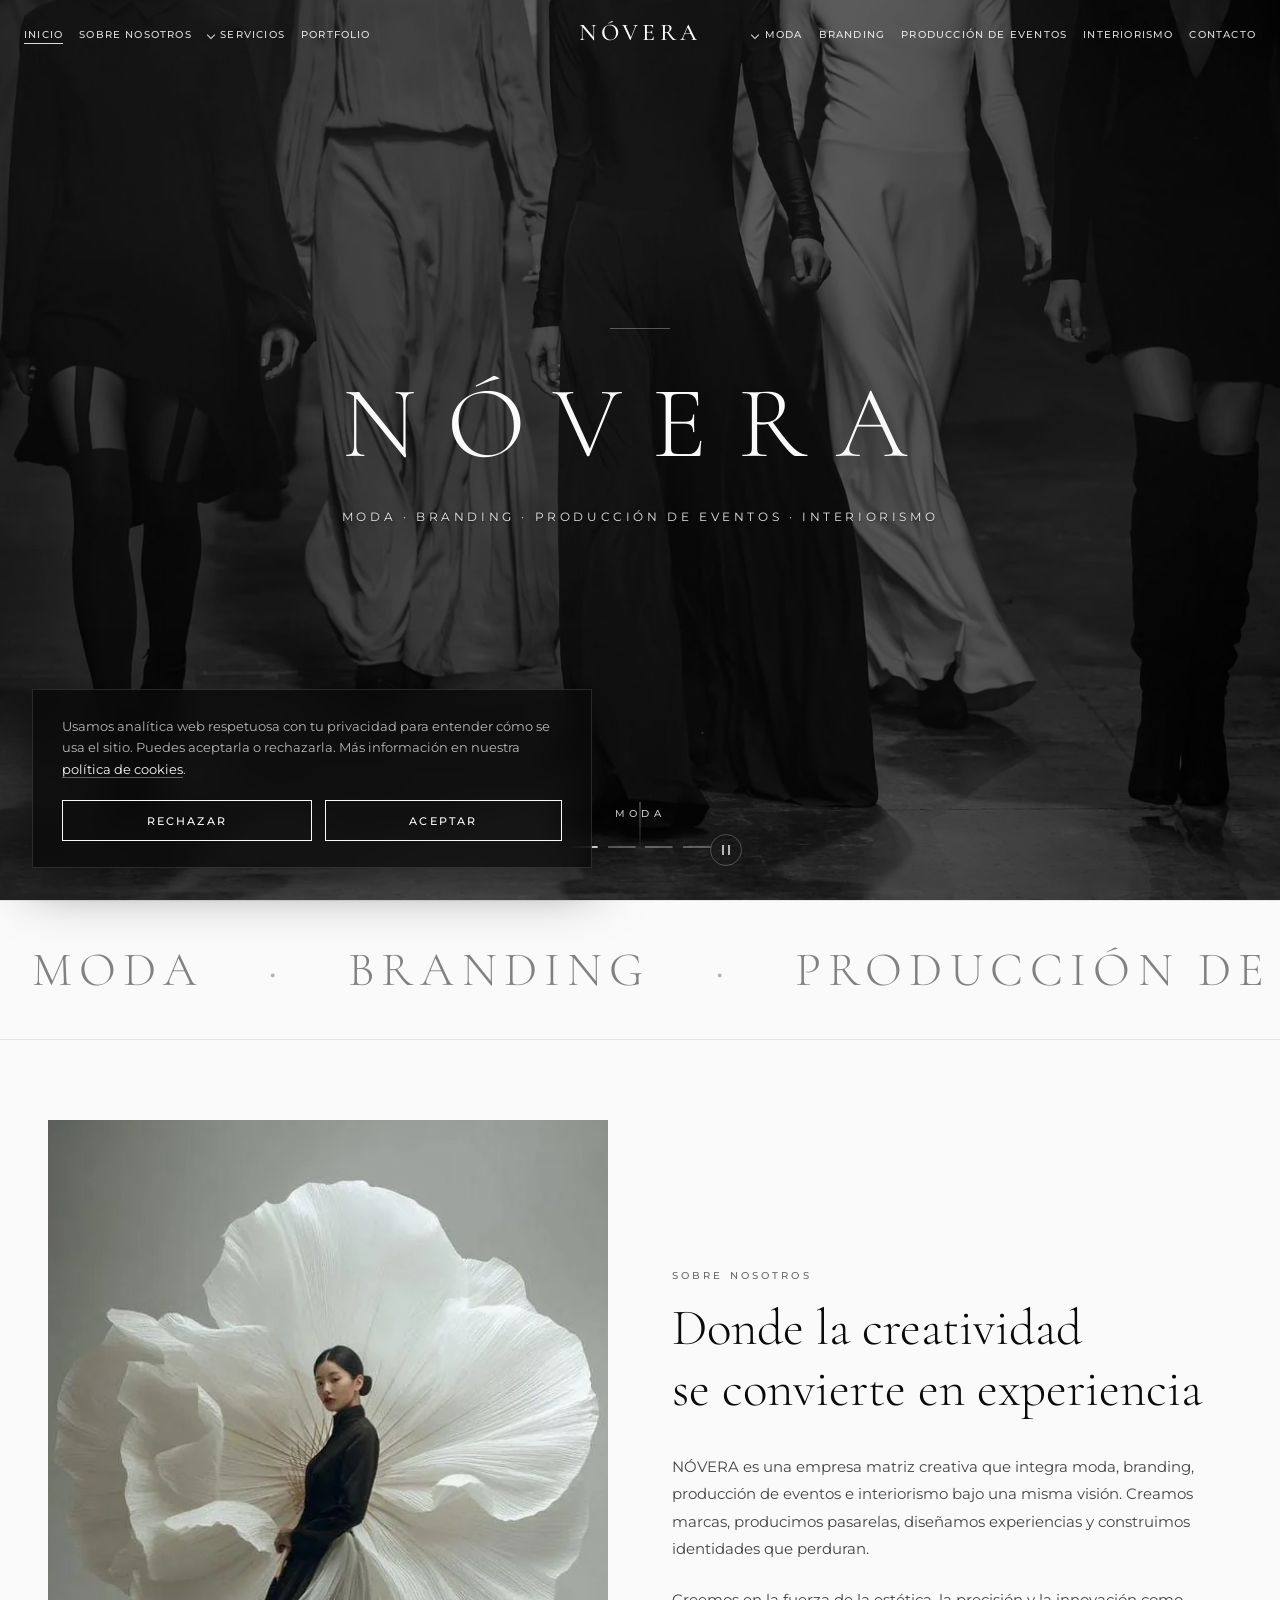
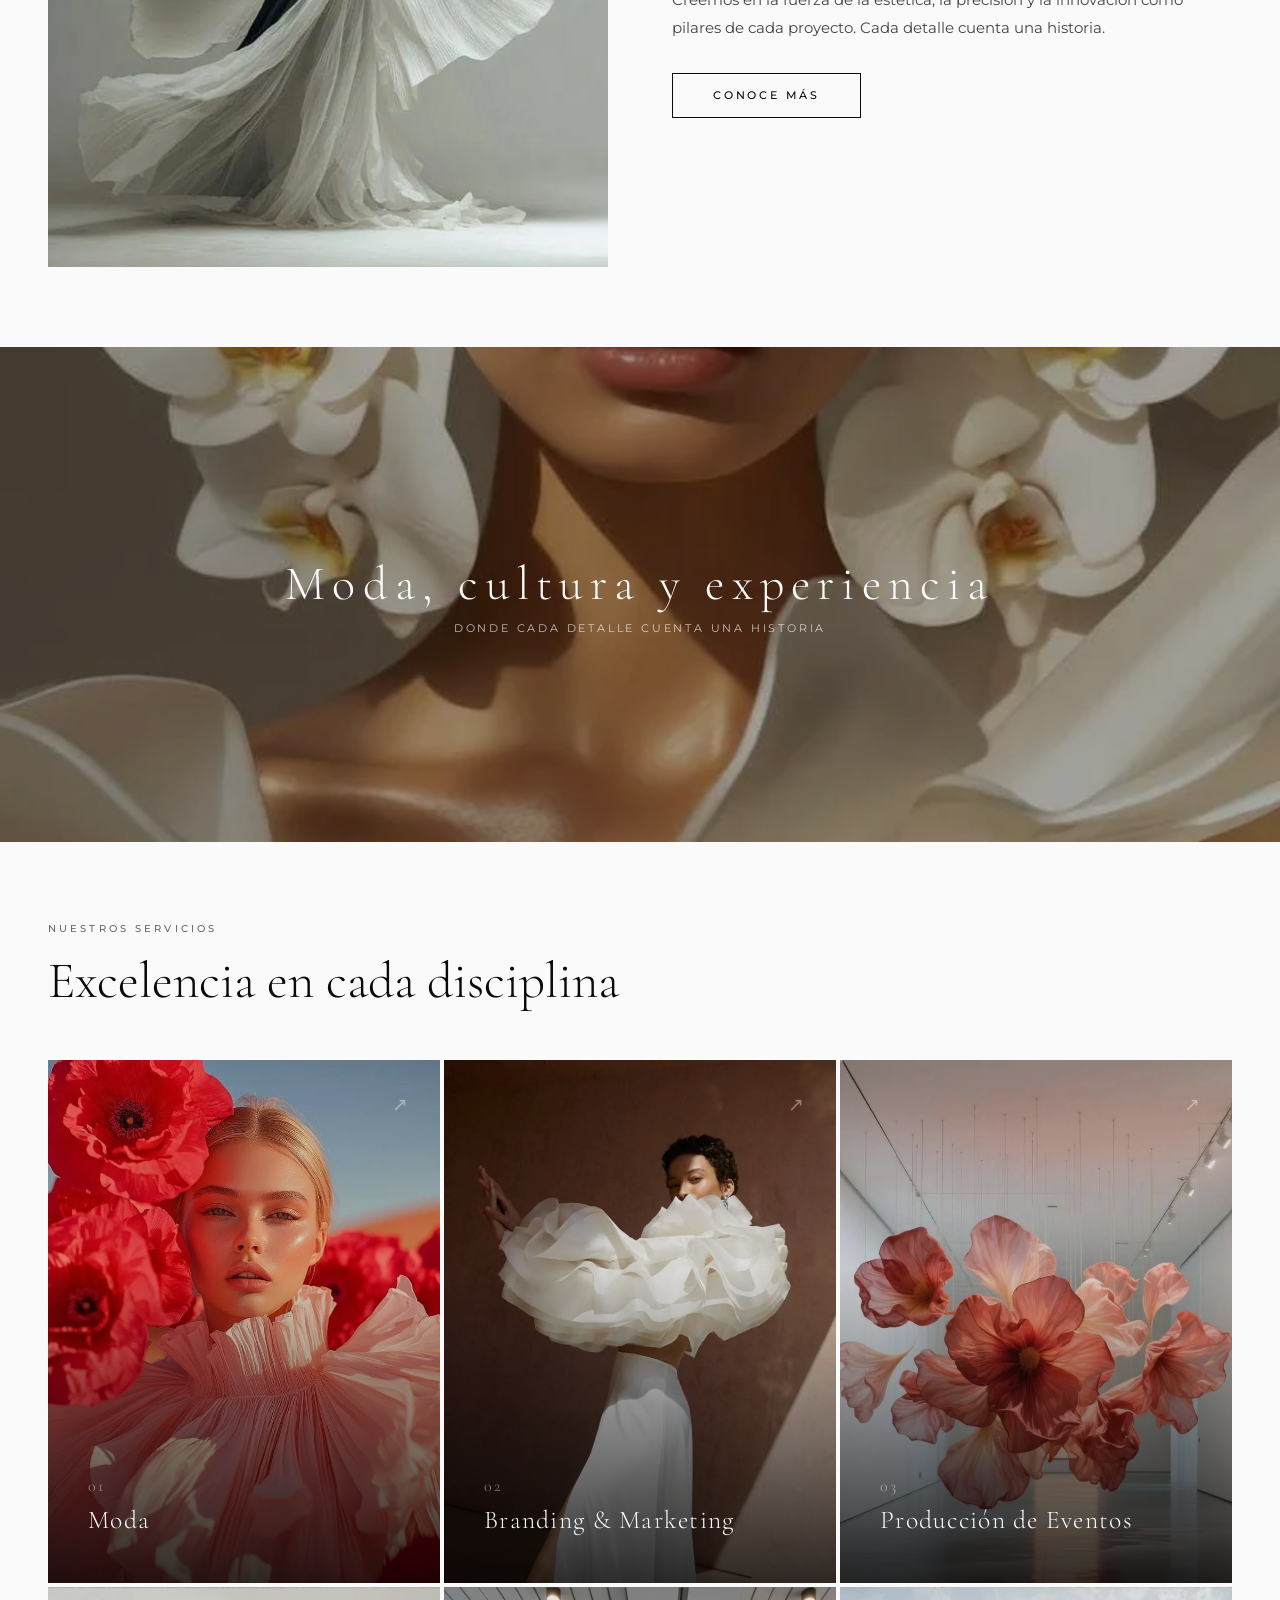
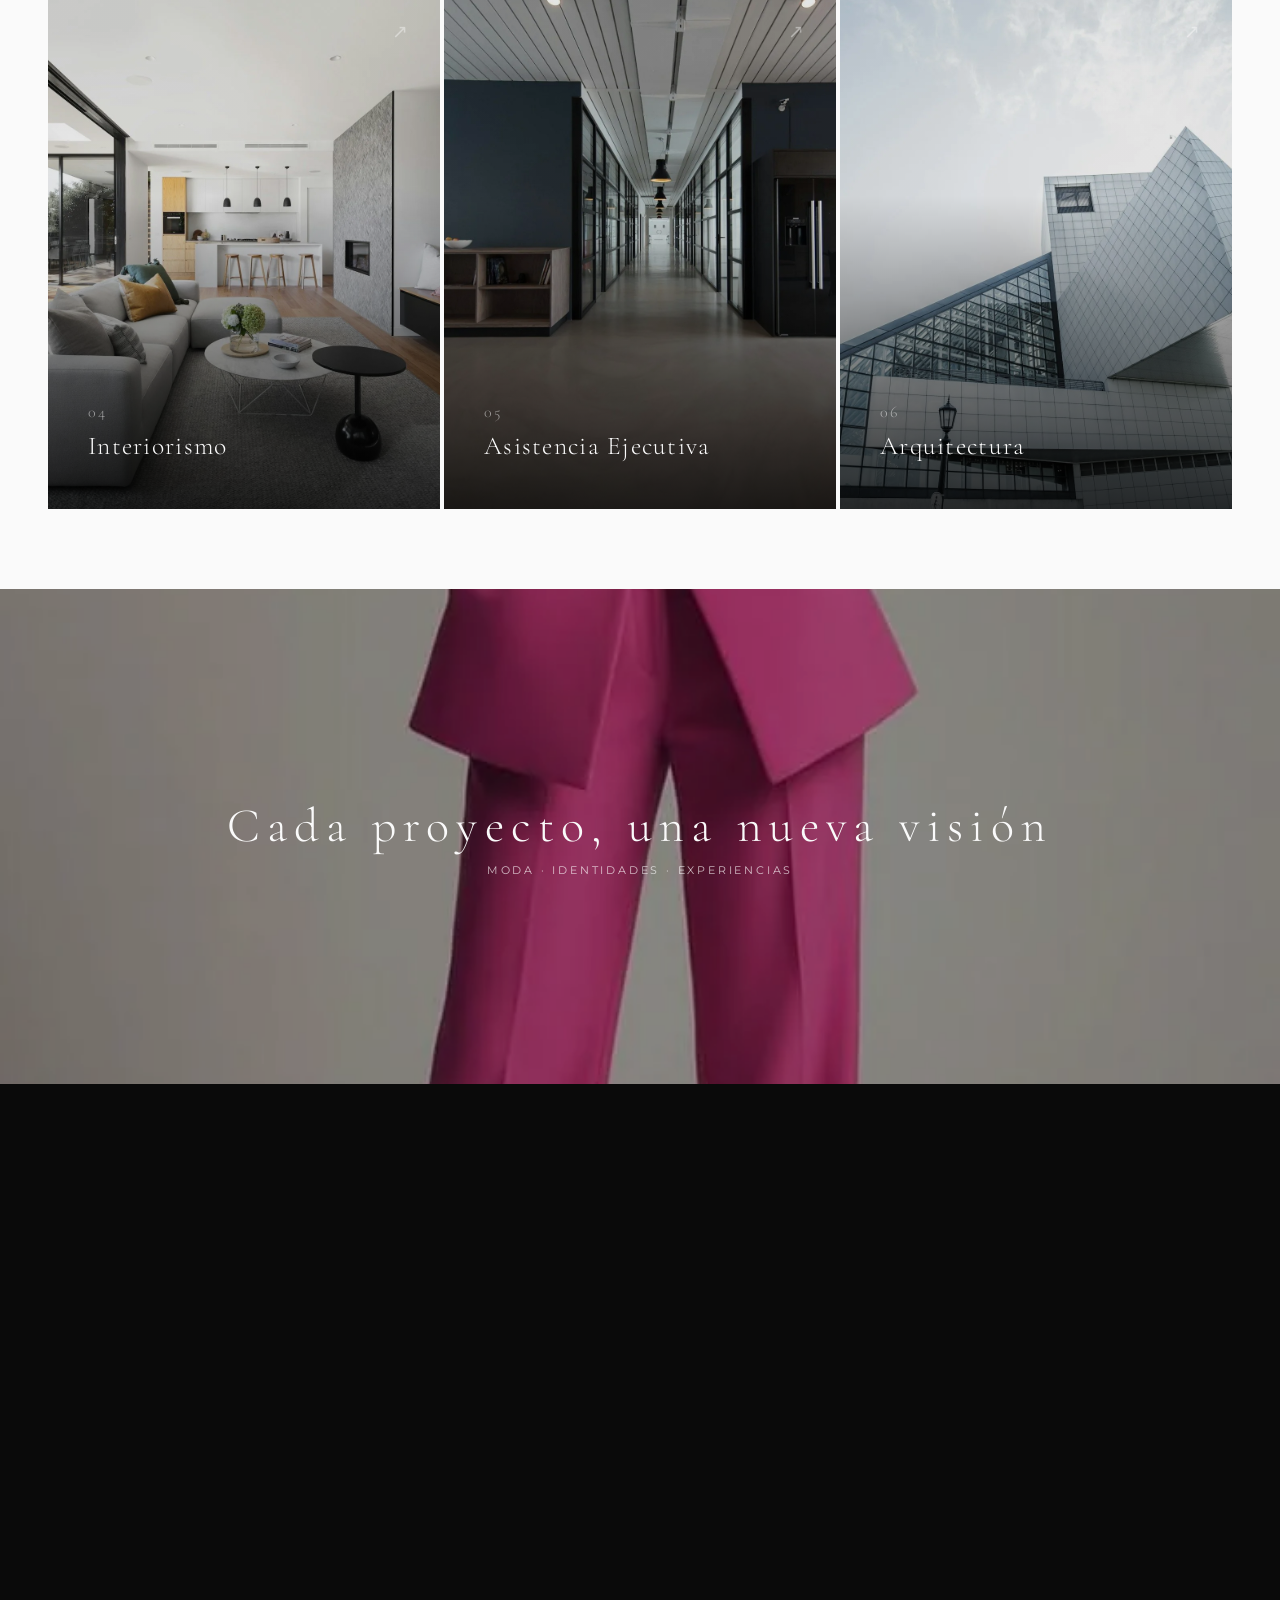
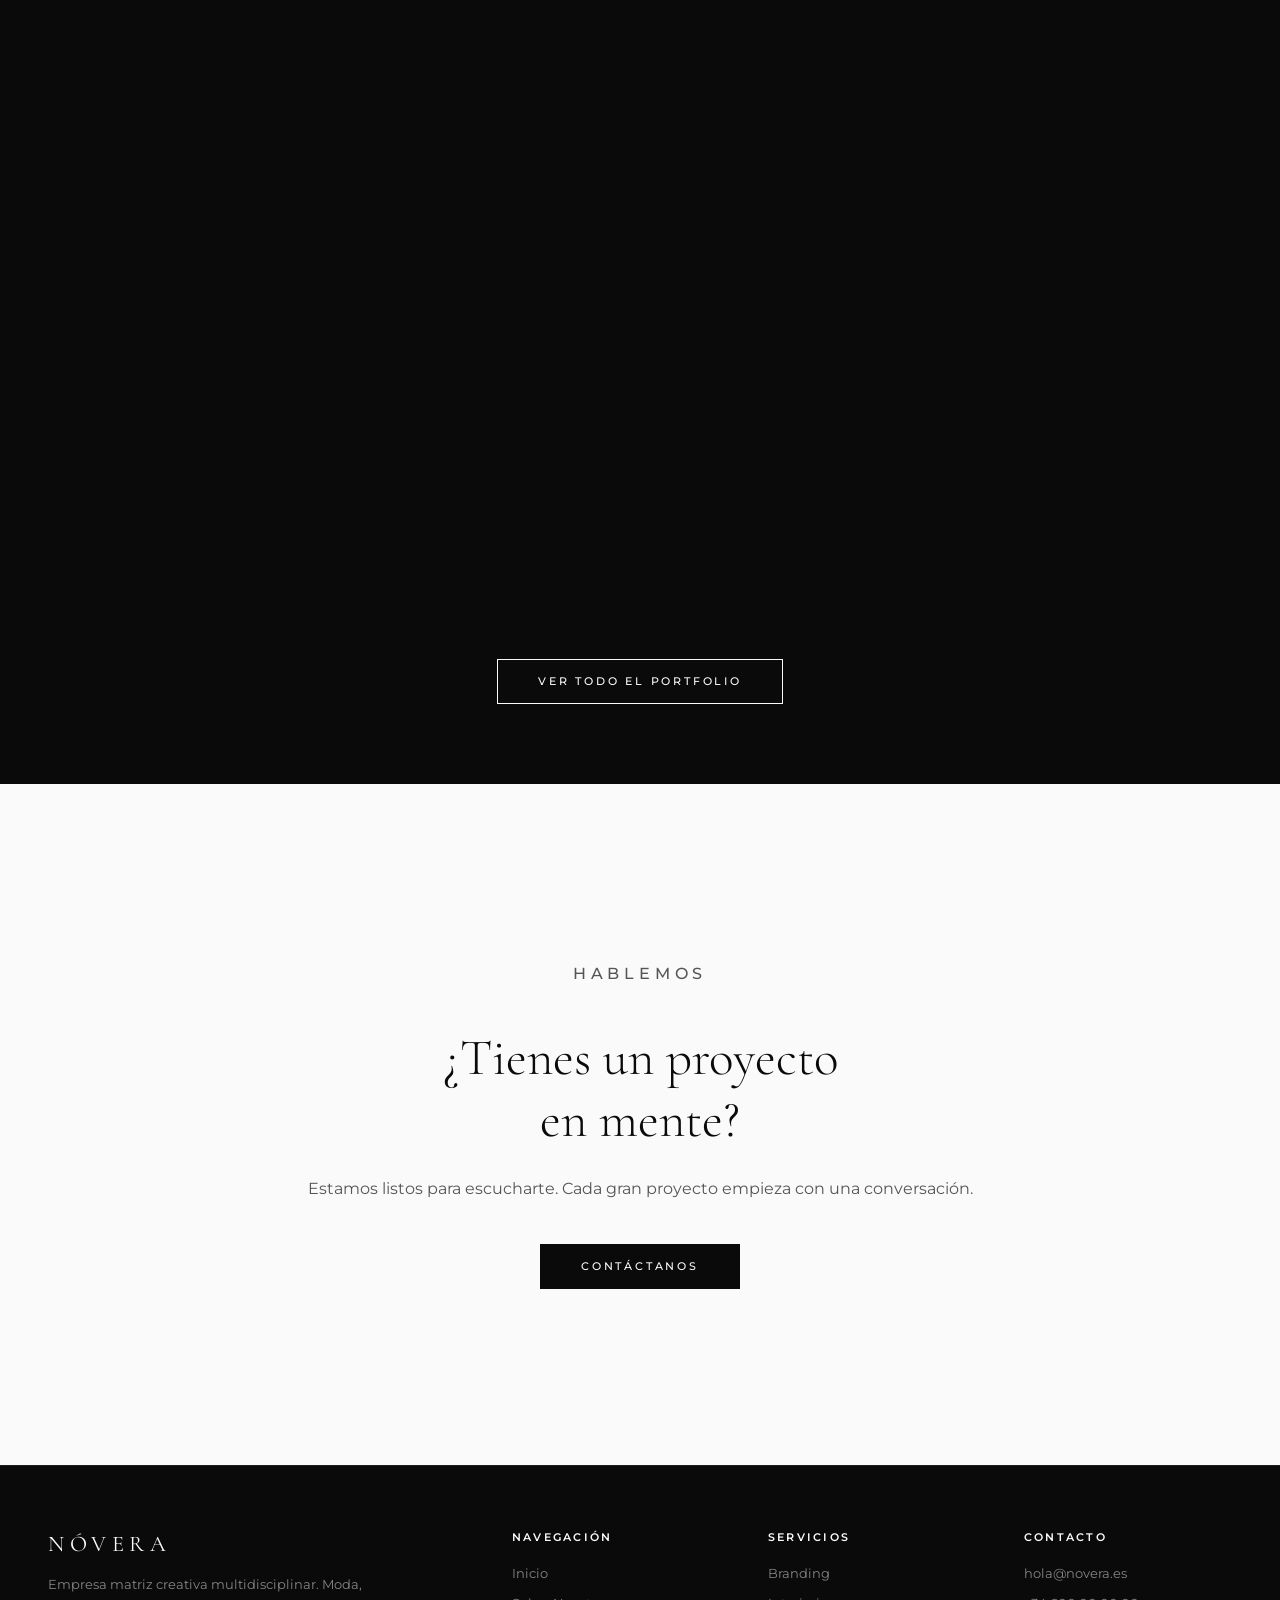
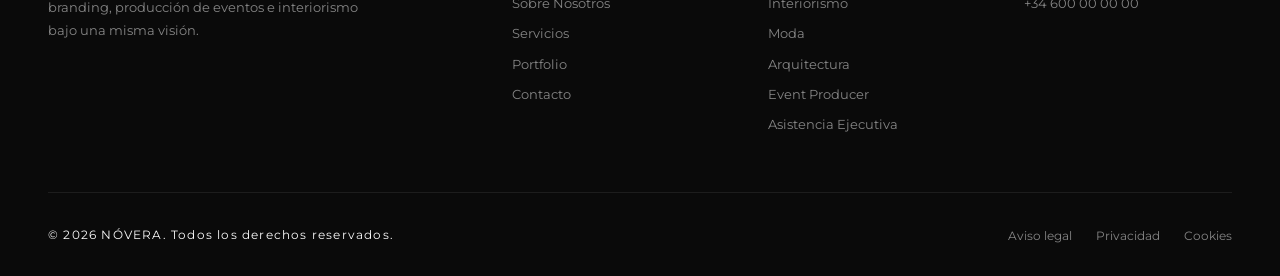
==== commit b0431991: "Fuentes: rutas de @font-face corregidas y precarga de las principales" ====
--- a/index.html
+++ b/index.html
@@ -53,6 +53,10 @@
   <!-- Tab title, icons and stylesheet -->
   <title>NÓVERA — Creatividad multidisciplinar</title>
   <link rel="icon" type="image/svg+xml" href="assets/favicon.svg">
+  <!-- Precarga de las fuentes principales (Montserrat y Cormorant Garamond, subconjunto latino) para que el texto salga con ellas desde el primer pintado -->
+  <!-- Preload the main fonts (Montserrat and Cormorant Garamond, Latin subset) so text renders with them from the first paint -->
+  <link rel="preload" href="assets/fonts/JTUSjIg1_i6t8kCHKm459Wlhyw.woff2" as="font" type="font/woff2" crossorigin>
+  <link rel="preload" href="assets/fonts/co3bmX5slCNuHLi8bLeY9MK7whWMhyjYqXtK.woff2" as="font" type="font/woff2" crossorigin>
   <link rel="stylesheet" href="assets/style.css">
   <!-- Metadatos SEO adicionales: autor y color de tema del navegador -->
   <!-- Additional SEO metadata: author and browser theme color -->
--- a/assets/style.css
+++ b/assets/style.css
@@ -5,7 +5,7 @@
   font-style: italic;
   font-weight: 300;
   font-display: swap;
-  src: url(assets/fonts/co3ZmX5slCNuHLi8bLeY9MK7whWMhyjYrEtGmSq17w.woff2) format('woff2');
+  src: url(fonts/co3ZmX5slCNuHLi8bLeY9MK7whWMhyjYrEtGmSq17w.woff2) format('woff2');
   unicode-range: U+0100-02BA, U+02BD-02C5, U+02C7-02CC, U+02CE-02D7, U+02DD-02FF, U+0304, U+0308, U+0329, U+1D00-1DBF, U+1E00-1E9F, U+1EF2-1EFF, U+2020, U+20A0-20AB, U+20AD-20C0, U+2113, U+2C60-2C7F, U+A720-A7FF;
 }
 @font-face {
@@ -13,7 +13,7 @@
   font-style: italic;
   font-weight: 300;
   font-display: swap;
-  src: url(assets/fonts/co3ZmX5slCNuHLi8bLeY9MK7whWMhyjYrEtImSo.woff2) format('woff2');
+  src: url(fonts/co3ZmX5slCNuHLi8bLeY9MK7whWMhyjYrEtImSo.woff2) format('woff2');
   unicode-range: U+0000-00FF, U+0131, U+0152-0153, U+02BB-02BC, U+02C6, U+02DA, U+02DC, U+0304, U+0308, U+0329, U+2000-206F, U+20AC, U+2122, U+2191, U+2193, U+2212, U+2215, U+FEFF, U+FFFD;
 }
 @font-face {
@@ -21,7 +21,7 @@
   font-style: italic;
   font-weight: 400;
   font-display: swap;
-  src: url(assets/fonts/co3ZmX5slCNuHLi8bLeY9MK7whWMhyjYrEtGmSq17w.woff2) format('woff2');
+  src: url(fonts/co3ZmX5slCNuHLi8bLeY9MK7whWMhyjYrEtGmSq17w.woff2) format('woff2');
   unicode-range: U+0100-02BA, U+02BD-02C5, U+02C7-02CC, U+02CE-02D7, U+02DD-02FF, U+0304, U+0308, U+0329, U+1D00-1DBF, U+1E00-1E9F, U+1EF2-1EFF, U+2020, U+20A0-20AB, U+20AD-20C0, U+2113, U+2C60-2C7F, U+A720-A7FF;
 }
 @font-face {
@@ -29,7 +29,7 @@
   font-style: italic;
   font-weight: 400;
   font-display: swap;
-  src: url(assets/fonts/co3ZmX5slCNuHLi8bLeY9MK7whWMhyjYrEtImSo.woff2) format('woff2');
+  src: url(fonts/co3ZmX5slCNuHLi8bLeY9MK7whWMhyjYrEtImSo.woff2) format('woff2');
   unicode-range: U+0000-00FF, U+0131, U+0152-0153, U+02BB-02BC, U+02C6, U+02DA, U+02DC, U+0304, U+0308, U+0329, U+2000-206F, U+20AC, U+2122, U+2191, U+2193, U+2212, U+2215, U+FEFF, U+FFFD;
 }
 @font-face {
@@ -37,7 +37,7 @@
   font-style: normal;
   font-weight: 300;
   font-display: swap;
-  src: url(assets/fonts/co3bmX5slCNuHLi8bLeY9MK7whWMhyjYp3tKgS4.woff2) format('woff2');
+  src: url(fonts/co3bmX5slCNuHLi8bLeY9MK7whWMhyjYp3tKgS4.woff2) format('woff2');
   unicode-range: U+0100-02BA, U+02BD-02C5, U+02C7-02CC, U+02CE-02D7, U+02DD-02FF, U+0304, U+0308, U+0329, U+1D00-1DBF, U+1E00-1E9F, U+1EF2-1EFF, U+2020, U+20A0-20AB, U+20AD-20C0, U+2113, U+2C60-2C7F, U+A720-A7FF;
 }
 @font-face {
@@ -45,7 +45,7 @@
   font-style: normal;
   font-weight: 300;
   font-display: swap;
-  src: url(assets/fonts/co3bmX5slCNuHLi8bLeY9MK7whWMhyjYqXtK.woff2) format('woff2');
+  src: url(fonts/co3bmX5slCNuHLi8bLeY9MK7whWMhyjYqXtK.woff2) format('woff2');
   unicode-range: U+0000-00FF, U+0131, U+0152-0153, U+02BB-02BC, U+02C6, U+02DA, U+02DC, U+0304, U+0308, U+0329, U+2000-206F, U+20AC, U+2122, U+2191, U+2193, U+2212, U+2215, U+FEFF, U+FFFD;
 }
 @font-face {
@@ -53,7 +53,7 @@
   font-style: normal;
   font-weight: 400;
   font-display: swap;
-  src: url(assets/fonts/co3bmX5slCNuHLi8bLeY9MK7whWMhyjYp3tKgS4.woff2) format('woff2');
+  src: url(fonts/co3bmX5slCNuHLi8bLeY9MK7whWMhyjYp3tKgS4.woff2) format('woff2');
   unicode-range: U+0100-02BA, U+02BD-02C5, U+02C7-02CC, U+02CE-02D7, U+02DD-02FF, U+0304, U+0308, U+0329, U+1D00-1DBF, U+1E00-1E9F, U+1EF2-1EFF, U+2020, U+20A0-20AB, U+20AD-20C0, U+2113, U+2C60-2C7F, U+A720-A7FF;
 }
 @font-face {
@@ -61,7 +61,7 @@
   font-style: normal;
   font-weight: 400;
   font-display: swap;
-  src: url(assets/fonts/co3bmX5slCNuHLi8bLeY9MK7whWMhyjYqXtK.woff2) format('woff2');
+  src: url(fonts/co3bmX5slCNuHLi8bLeY9MK7whWMhyjYqXtK.woff2) format('woff2');
   unicode-range: U+0000-00FF, U+0131, U+0152-0153, U+02BB-02BC, U+02C6, U+02DA, U+02DC, U+0304, U+0308, U+0329, U+2000-206F, U+20AC, U+2122, U+2191, U+2193, U+2212, U+2215, U+FEFF, U+FFFD;
 }
 @font-face {
@@ -69,7 +69,7 @@
   font-style: normal;
   font-weight: 500;
   font-display: swap;
-  src: url(assets/fonts/co3bmX5slCNuHLi8bLeY9MK7whWMhyjYp3tKgS4.woff2) format('woff2');
+  src: url(fonts/co3bmX5slCNuHLi8bLeY9MK7whWMhyjYp3tKgS4.woff2) format('woff2');
   unicode-range: U+0100-02BA, U+02BD-02C5, U+02C7-02CC, U+02CE-02D7, U+02DD-02FF, U+0304, U+0308, U+0329, U+1D00-1DBF, U+1E00-1E9F, U+1EF2-1EFF, U+2020, U+20A0-20AB, U+20AD-20C0, U+2113, U+2C60-2C7F, U+A720-A7FF;
 }
 @font-face {
@@ -77,7 +77,7 @@
   font-style: normal;
   font-weight: 500;
   font-display: swap;
-  src: url(assets/fonts/co3bmX5slCNuHLi8bLeY9MK7whWMhyjYqXtK.woff2) format('woff2');
+  src: url(fonts/co3bmX5slCNuHLi8bLeY9MK7whWMhyjYqXtK.woff2) format('woff2');
   unicode-range: U+0000-00FF, U+0131, U+0152-0153, U+02BB-02BC, U+02C6, U+02DA, U+02DC, U+0304, U+0308, U+0329, U+2000-206F, U+20AC, U+2122, U+2191, U+2193, U+2212, U+2215, U+FEFF, U+FFFD;
 }
 @font-face {
@@ -85,7 +85,7 @@
   font-style: normal;
   font-weight: 600;
   font-display: swap;
-  src: url(assets/fonts/co3bmX5slCNuHLi8bLeY9MK7whWMhyjYp3tKgS4.woff2) format('woff2');
+  src: url(fonts/co3bmX5slCNuHLi8bLeY9MK7whWMhyjYp3tKgS4.woff2) format('woff2');
   unicode-range: U+0100-02BA, U+02BD-02C5, U+02C7-02CC, U+02CE-02D7, U+02DD-02FF, U+0304, U+0308, U+0329, U+1D00-1DBF, U+1E00-1E9F, U+1EF2-1EFF, U+2020, U+20A0-20AB, U+20AD-20C0, U+2113, U+2C60-2C7F, U+A720-A7FF;
 }
 @font-face {
@@ -93,7 +93,7 @@
   font-style: normal;
   font-weight: 600;
   font-display: swap;
-  src: url(assets/fonts/co3bmX5slCNuHLi8bLeY9MK7whWMhyjYqXtK.woff2) format('woff2');
+  src: url(fonts/co3bmX5slCNuHLi8bLeY9MK7whWMhyjYqXtK.woff2) format('woff2');
   unicode-range: U+0000-00FF, U+0131, U+0152-0153, U+02BB-02BC, U+02C6, U+02DA, U+02DC, U+0304, U+0308, U+0329, U+2000-206F, U+20AC, U+2122, U+2191, U+2193, U+2212, U+2215, U+FEFF, U+FFFD;
 }
 @font-face {
@@ -101,7 +101,7 @@
   font-style: normal;
   font-weight: 300;
   font-display: swap;
-  src: url(assets/fonts/JTUSjIg1_i6t8kCHKm459Wdhyzbi.woff2) format('woff2');
+  src: url(fonts/JTUSjIg1_i6t8kCHKm459Wdhyzbi.woff2) format('woff2');
   unicode-range: U+0100-02BA, U+02BD-02C5, U+02C7-02CC, U+02CE-02D7, U+02DD-02FF, U+0304, U+0308, U+0329, U+1D00-1DBF, U+1E00-1E9F, U+1EF2-1EFF, U+2020, U+20A0-20AB, U+20AD-20C0, U+2113, U+2C60-2C7F, U+A720-A7FF;
 }
 @font-face {
@@ -109,7 +109,7 @@
   font-style: normal;
   font-weight: 300;
   font-display: swap;
-  src: url(assets/fonts/JTUSjIg1_i6t8kCHKm459Wlhyw.woff2) format('woff2');
+  src: url(fonts/JTUSjIg1_i6t8kCHKm459Wlhyw.woff2) format('woff2');
   unicode-range: U+0000-00FF, U+0131, U+0152-0153, U+02BB-02BC, U+02C6, U+02DA, U+02DC, U+0304, U+0308, U+0329, U+2000-206F, U+20AC, U+2122, U+2191, U+2193, U+2212, U+2215, U+FEFF, U+FFFD;
 }
 @font-face {
@@ -117,7 +117,7 @@
   font-style: normal;
   font-weight: 400;
   font-display: swap;
-  src: url(assets/fonts/JTUSjIg1_i6t8kCHKm459Wdhyzbi.woff2) format('woff2');
+  src: url(fonts/JTUSjIg1_i6t8kCHKm459Wdhyzbi.woff2) format('woff2');
   unicode-range: U+0100-02BA, U+02BD-02C5, U+02C7-02CC, U+02CE-02D7, U+02DD-02FF, U+0304, U+0308, U+0329, U+1D00-1DBF, U+1E00-1E9F, U+1EF2-1EFF, U+2020, U+20A0-20AB, U+20AD-20C0, U+2113, U+2C60-2C7F, U+A720-A7FF;
 }
 @font-face {
@@ -125,7 +125,7 @@
   font-style: normal;
   font-weight: 400;
   font-display: swap;
-  src: url(assets/fonts/JTUSjIg1_i6t8kCHKm459Wlhyw.woff2) format('woff2');
+  src: url(fonts/JTUSjIg1_i6t8kCHKm459Wlhyw.woff2) format('woff2');
   unicode-range: U+0000-00FF, U+0131, U+0152-0153, U+02BB-02BC, U+02C6, U+02DA, U+02DC, U+0304, U+0308, U+0329, U+2000-206F, U+20AC, U+2122, U+2191, U+2193, U+2212, U+2215, U+FEFF, U+FFFD;
 }
 @font-face {
@@ -133,7 +133,7 @@
   font-style: normal;
   font-weight: 500;
   font-display: swap;
-  src: url(assets/fonts/JTUSjIg1_i6t8kCHKm459Wdhyzbi.woff2) format('woff2');
+  src: url(fonts/JTUSjIg1_i6t8kCHKm459Wdhyzbi.woff2) format('woff2');
   unicode-range: U+0100-02BA, U+02BD-02C5, U+02C7-02CC, U+02CE-02D7, U+02DD-02FF, U+0304, U+0308, U+0329, U+1D00-1DBF, U+1E00-1E9F, U+1EF2-1EFF, U+2020, U+20A0-20AB, U+20AD-20C0, U+2113, U+2C60-2C7F, U+A720-A7FF;
 }
 @font-face {
@@ -141,7 +141,7 @@
   font-style: normal;
   font-weight: 500;
   font-display: swap;
-  src: url(assets/fonts/JTUSjIg1_i6t8kCHKm459Wlhyw.woff2) format('woff2');
+  src: url(fonts/JTUSjIg1_i6t8kCHKm459Wlhyw.woff2) format('woff2');
   unicode-range: U+0000-00FF, U+0131, U+0152-0153, U+02BB-02BC, U+02C6, U+02DA, U+02DC, U+0304, U+0308, U+0329, U+2000-206F, U+20AC, U+2122, U+2191, U+2193, U+2212, U+2215, U+FEFF, U+FFFD;
 }
 @font-face {
@@ -149,7 +149,7 @@
   font-style: normal;
   font-weight: 600;
   font-display: swap;
-  src: url(assets/fonts/JTUSjIg1_i6t8kCHKm459Wdhyzbi.woff2) format('woff2');
+  src: url(fonts/JTUSjIg1_i6t8kCHKm459Wdhyzbi.woff2) format('woff2');
   unicode-range: U+0100-02BA, U+02BD-02C5, U+02C7-02CC, U+02CE-02D7, U+02DD-02FF, U+0304, U+0308, U+0329, U+1D00-1DBF, U+1E00-1E9F, U+1EF2-1EFF, U+2020, U+20A0-20AB, U+20AD-20C0, U+2113, U+2C60-2C7F, U+A720-A7FF;
 }
 @font-face {
@@ -157,7 +157,7 @@
   font-style: normal;
   font-weight: 600;
   font-display: swap;
-  src: url(assets/fonts/JTUSjIg1_i6t8kCHKm459Wlhyw.woff2) format('woff2');
+  src: url(fonts/JTUSjIg1_i6t8kCHKm459Wlhyw.woff2) format('woff2');
   unicode-range: U+0000-00FF, U+0131, U+0152-0153, U+02BB-02BC, U+02C6, U+02DA, U+02DC, U+0304, U+0308, U+0329, U+2000-206F, U+20AC, U+2122, U+2191, U+2193, U+2212, U+2215, U+FEFF, U+FFFD;
 }
 
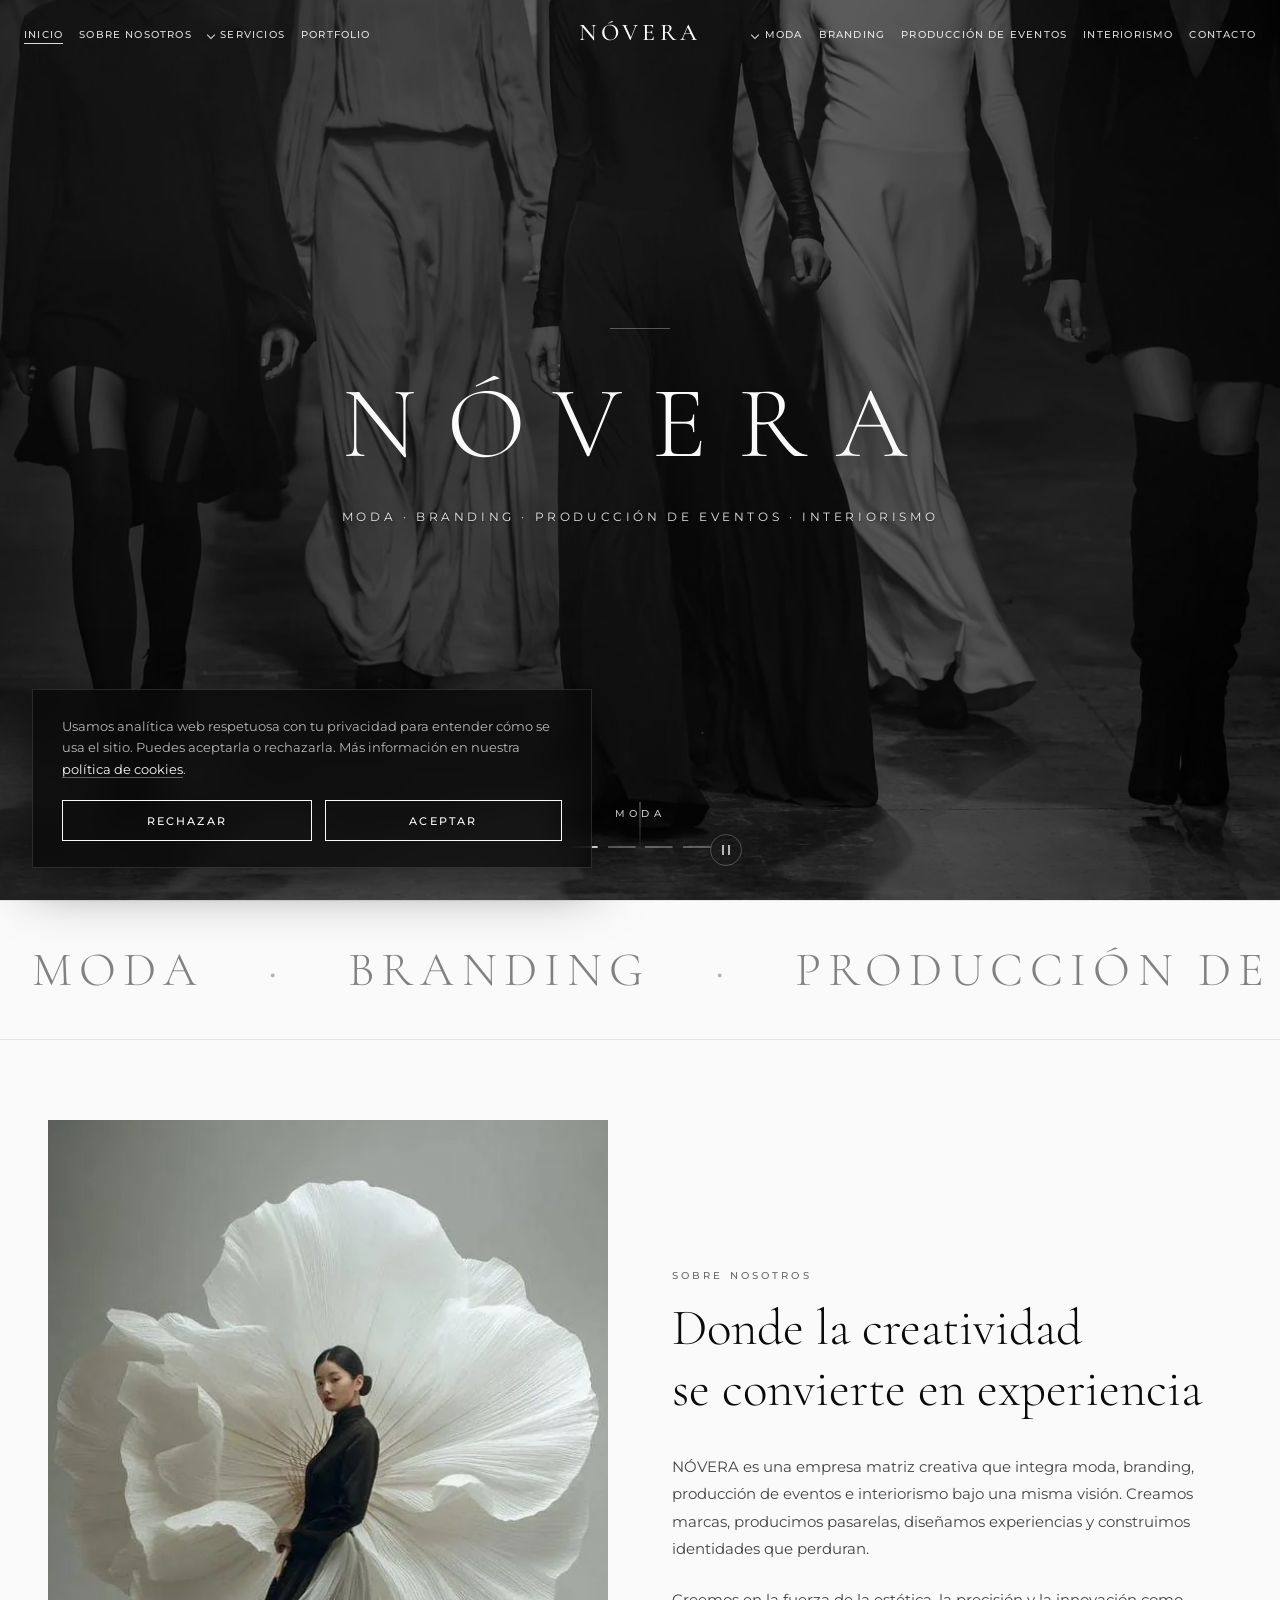
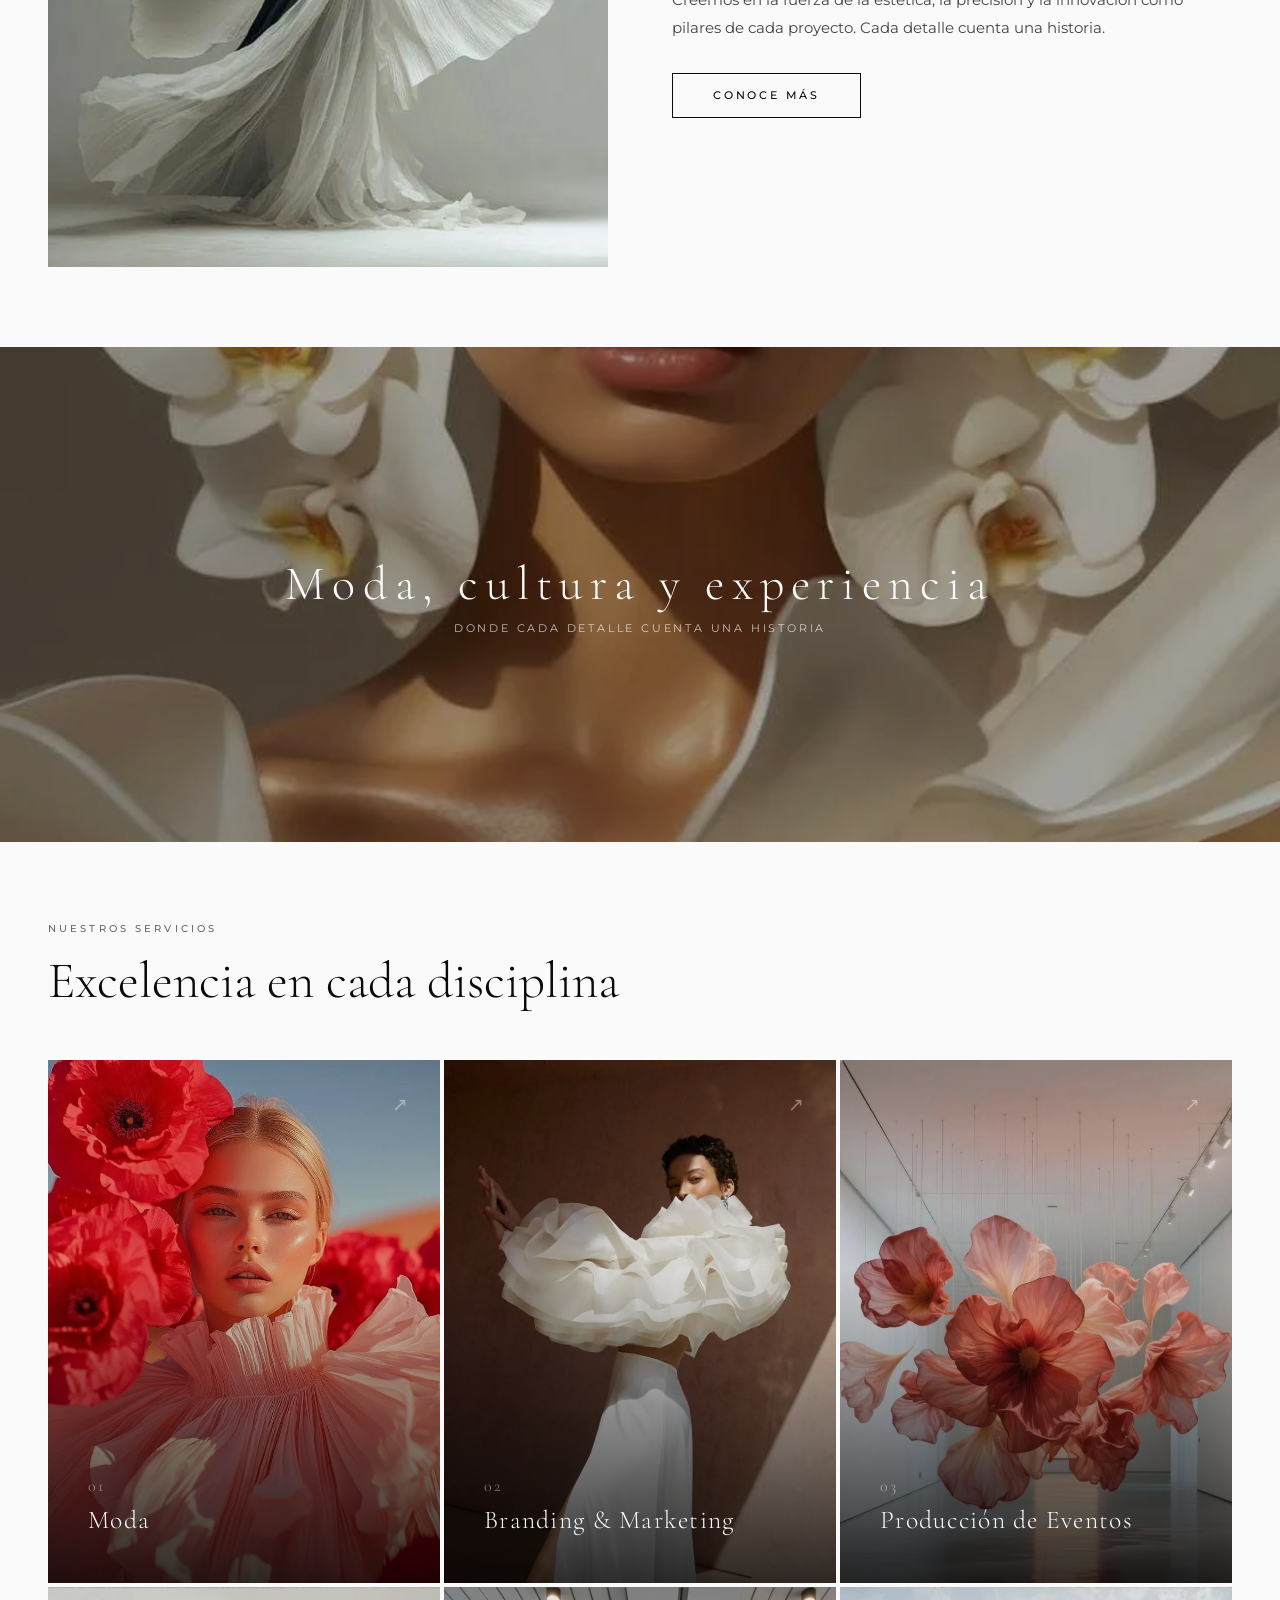
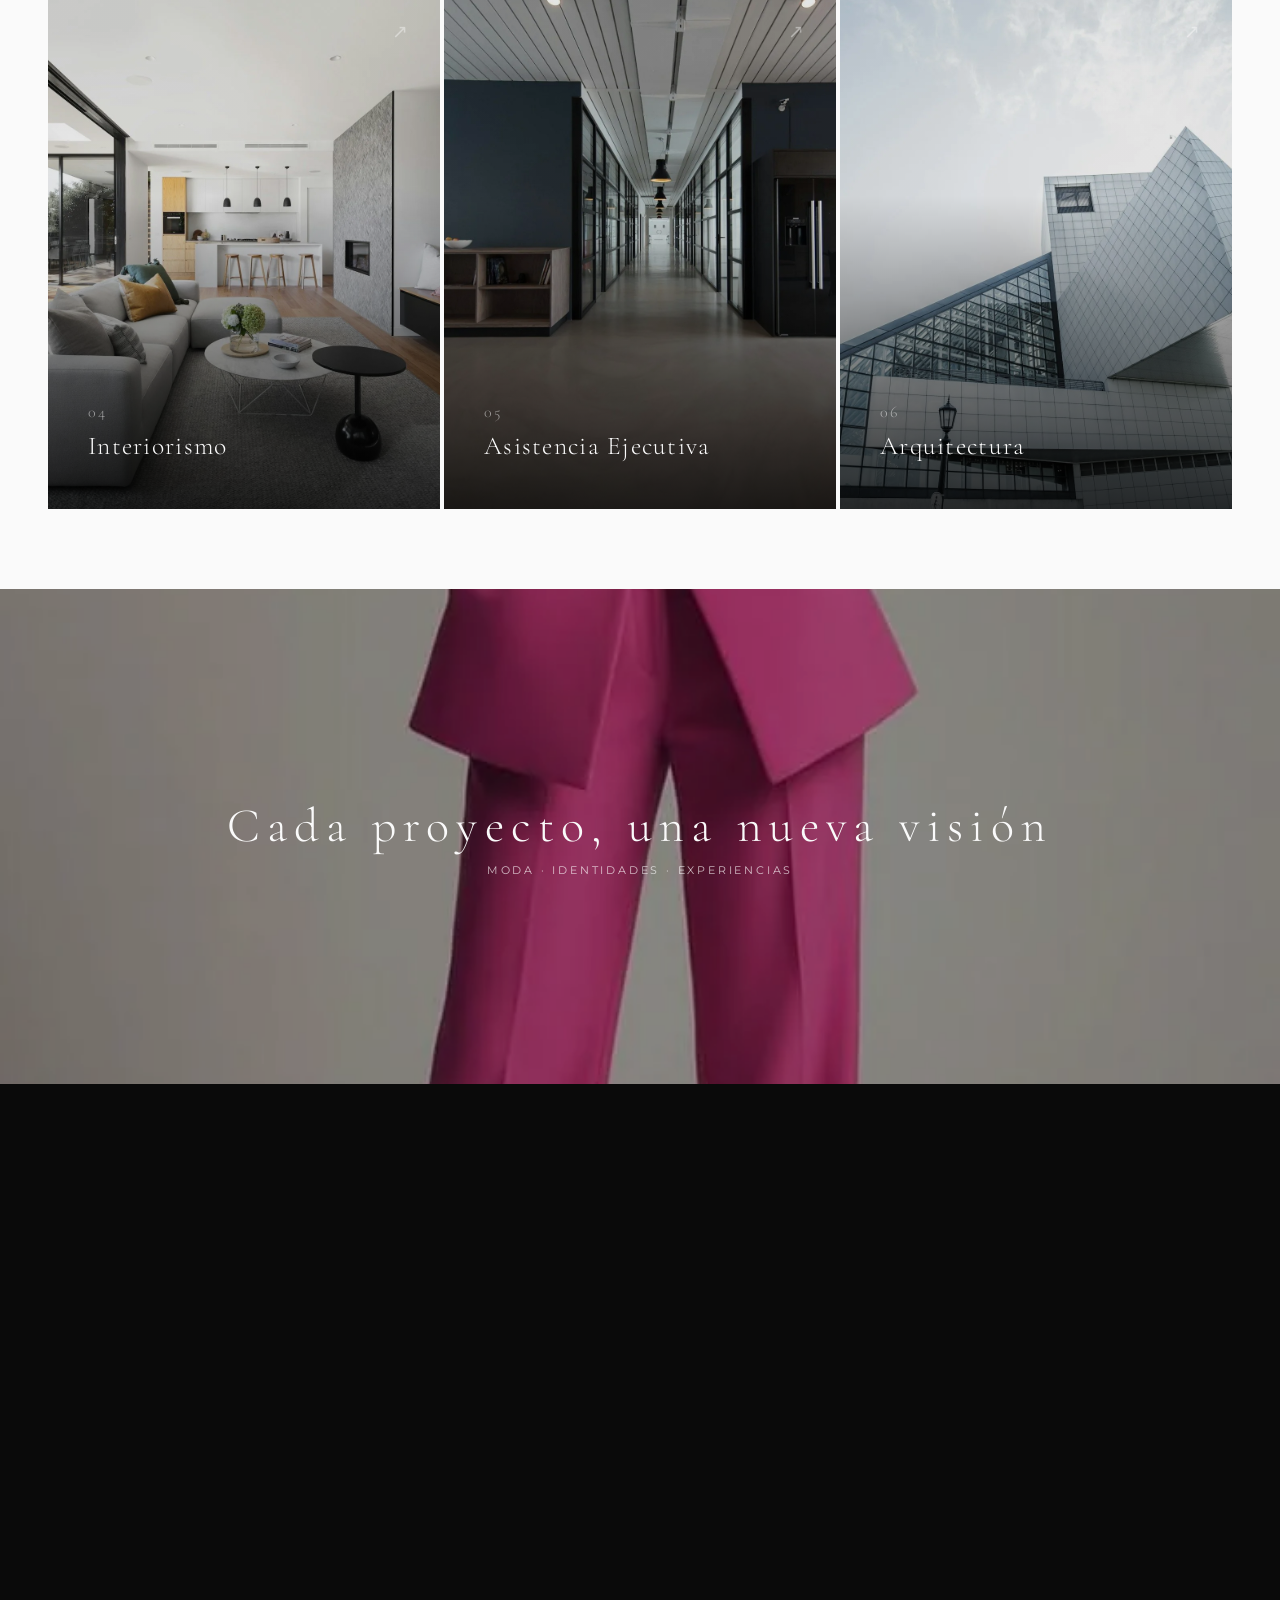
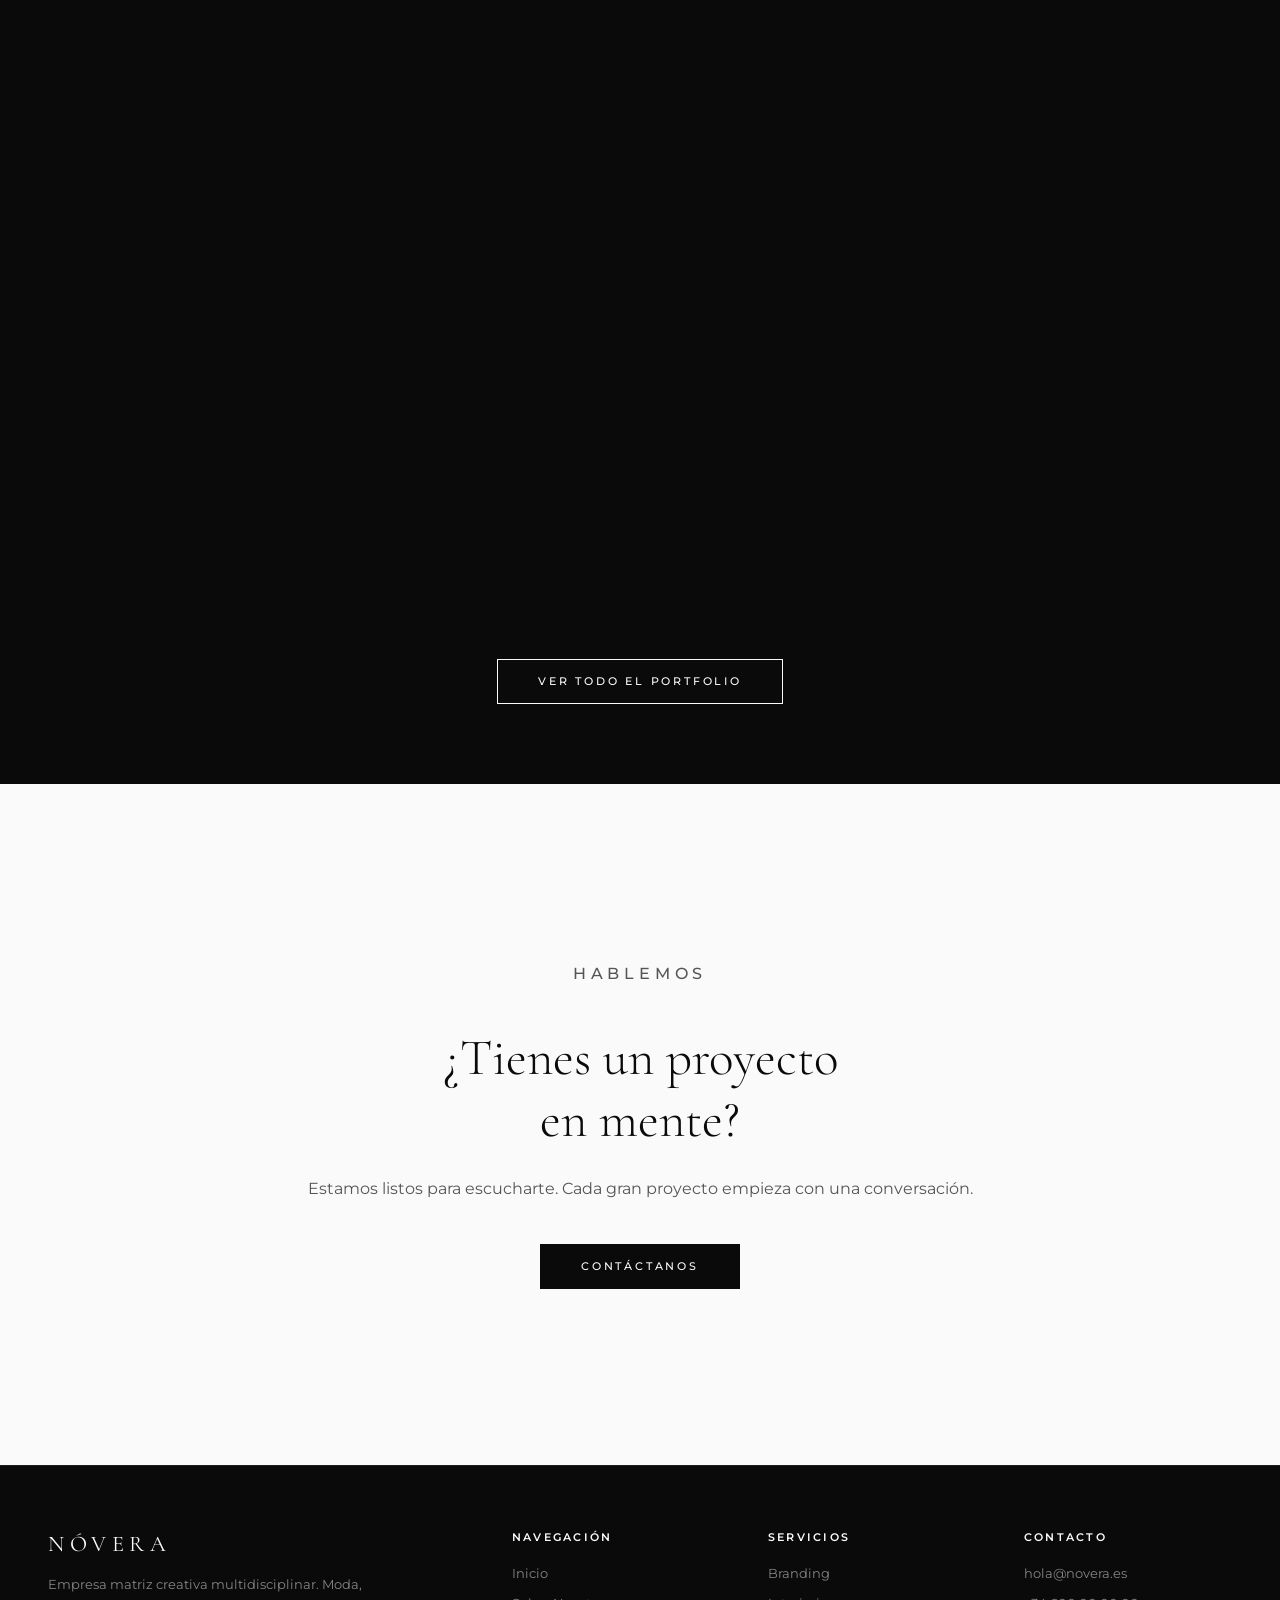
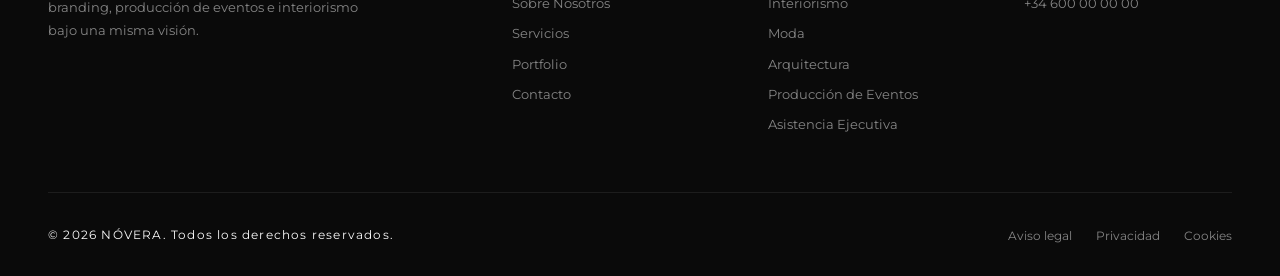
==== commit 8f524892: "Nombre del servicio de eventos unificado: «Producción de Eventos» en títulos, metadatos y pies" ====
--- a/index.html
+++ b/index.html
@@ -352,7 +352,7 @@
           <li><a href="interiorismo.html">Interiorismo</a></li>
           <li><a href="moda.html">Moda</a></li>
           <li><a href="arquitectura.html">Arquitectura</a></li>
-          <li><a href="event-producer.html">Event Producer</a></li>
+          <li><a href="event-producer.html">Producci&oacute;n de Eventos</a></li>
           <li><a href="asistencia-ejecutiva.html">Asistencia Ejecutiva</a></li>
         </ul>
       </div>
